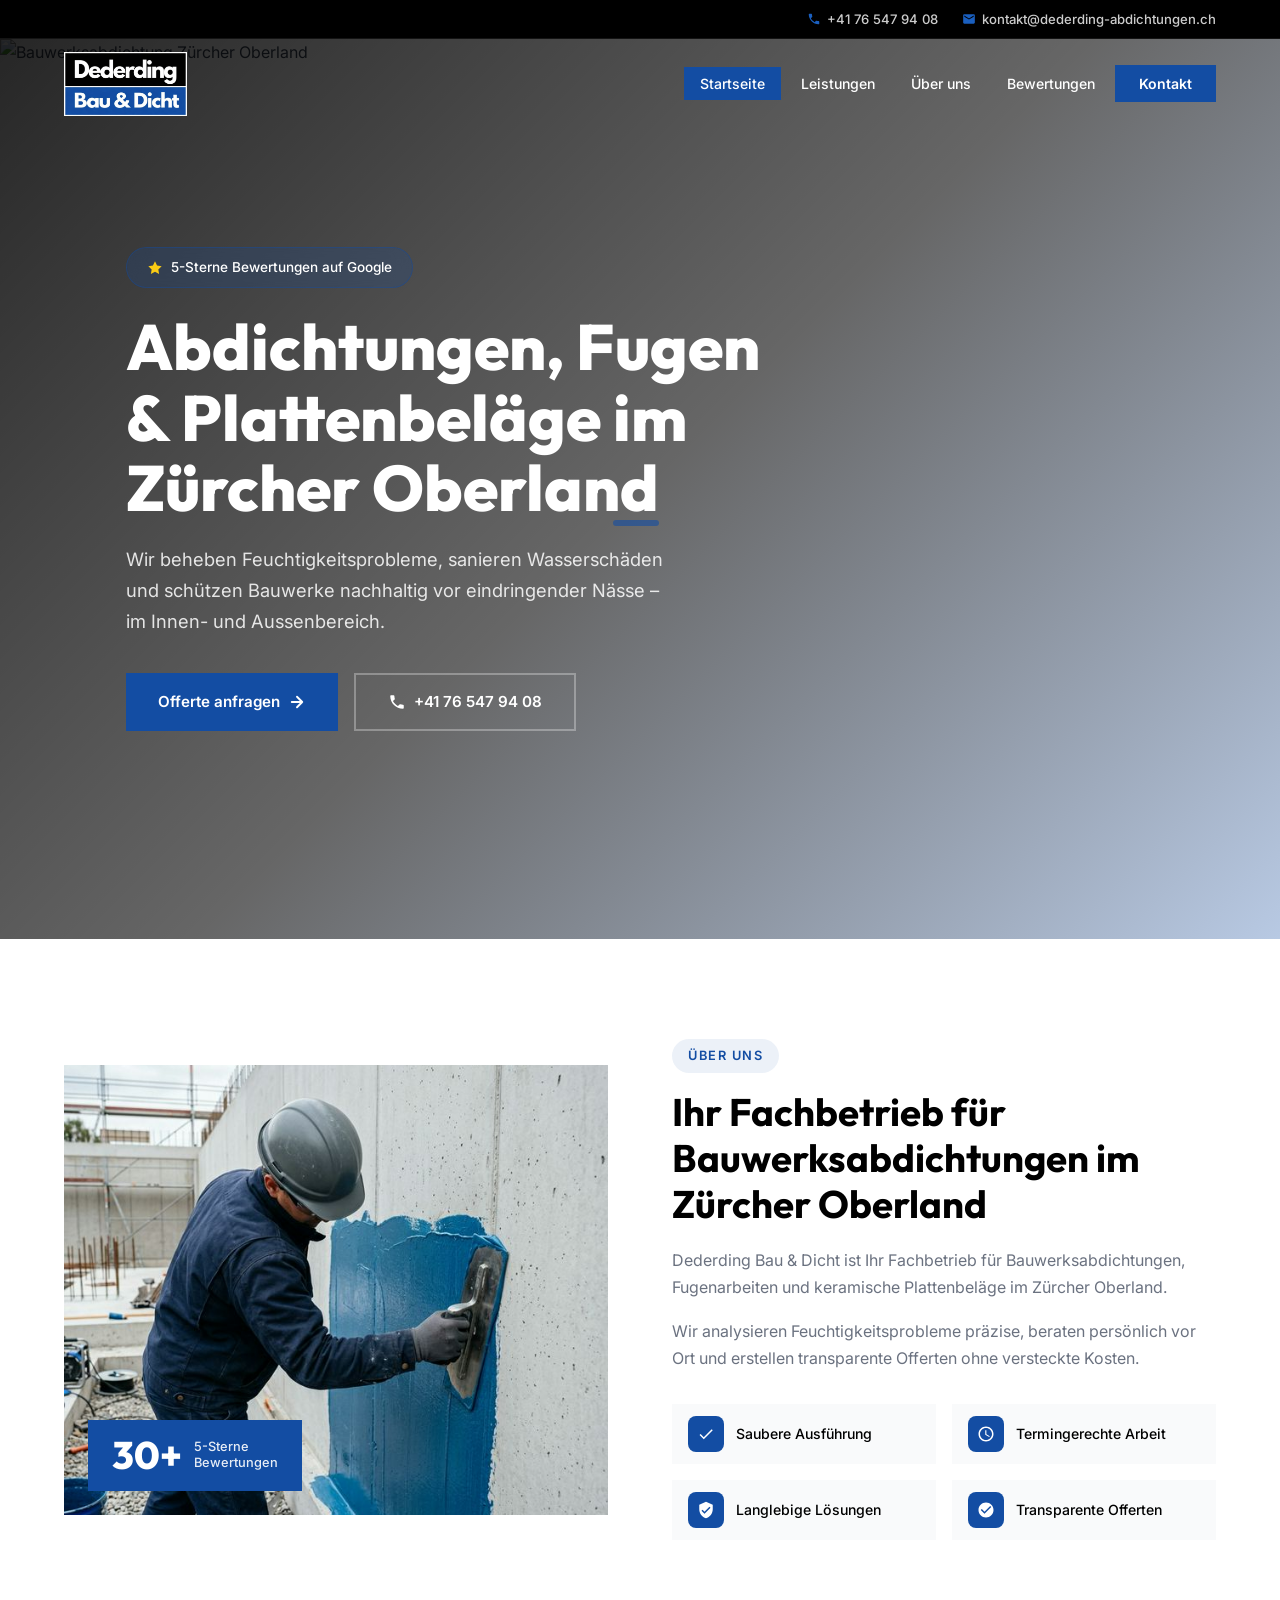
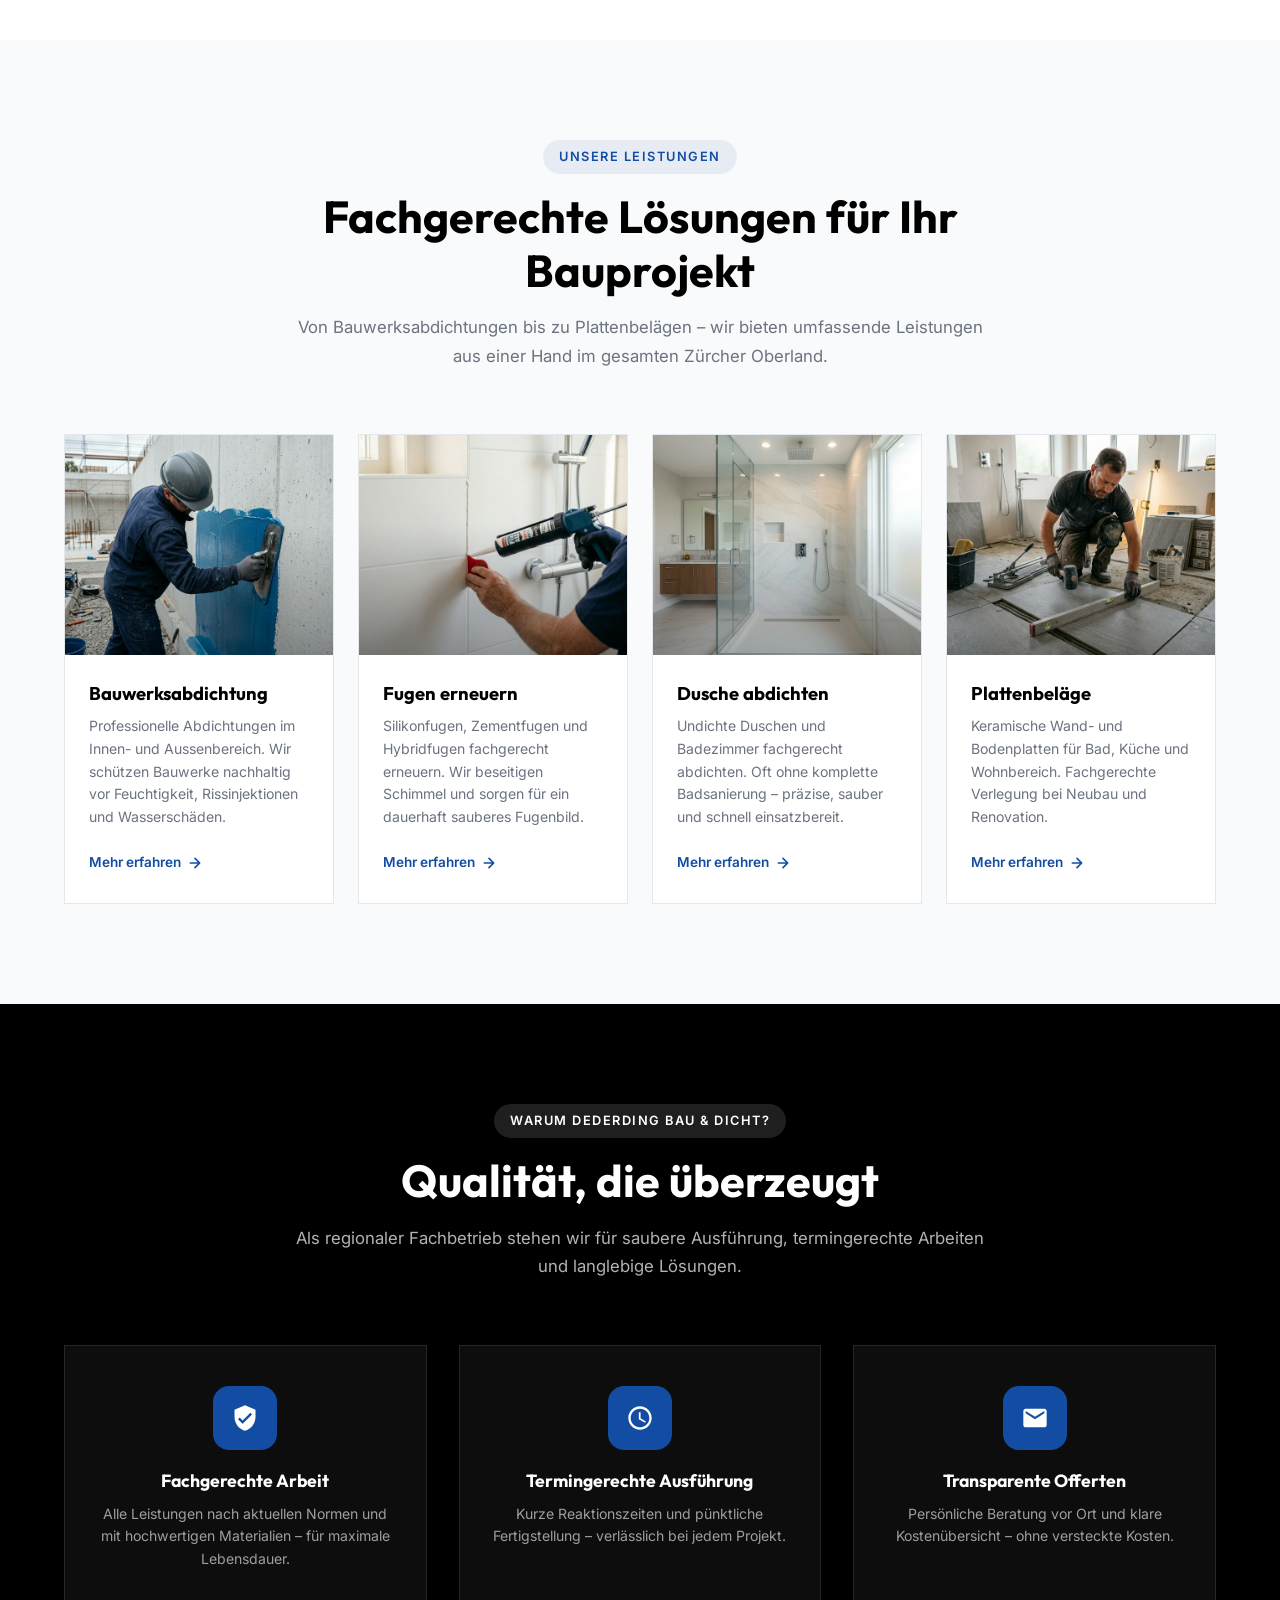
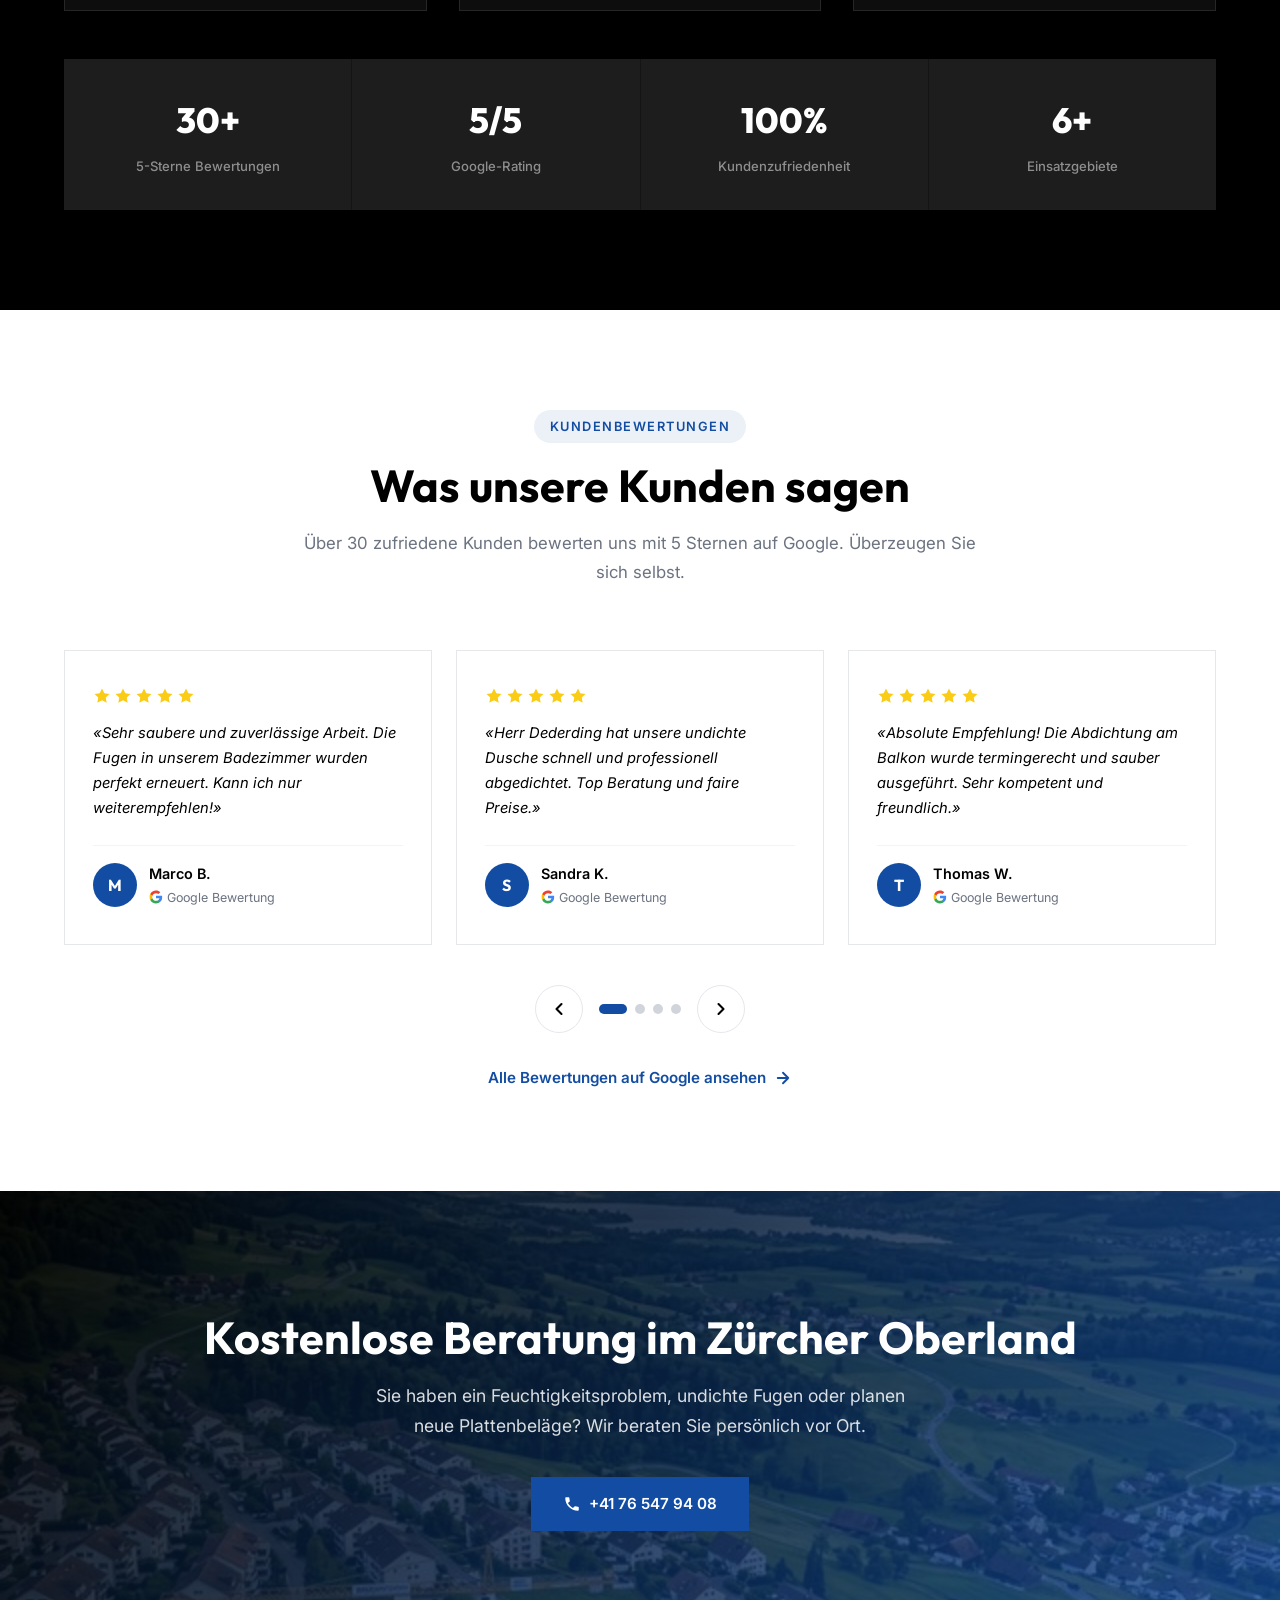
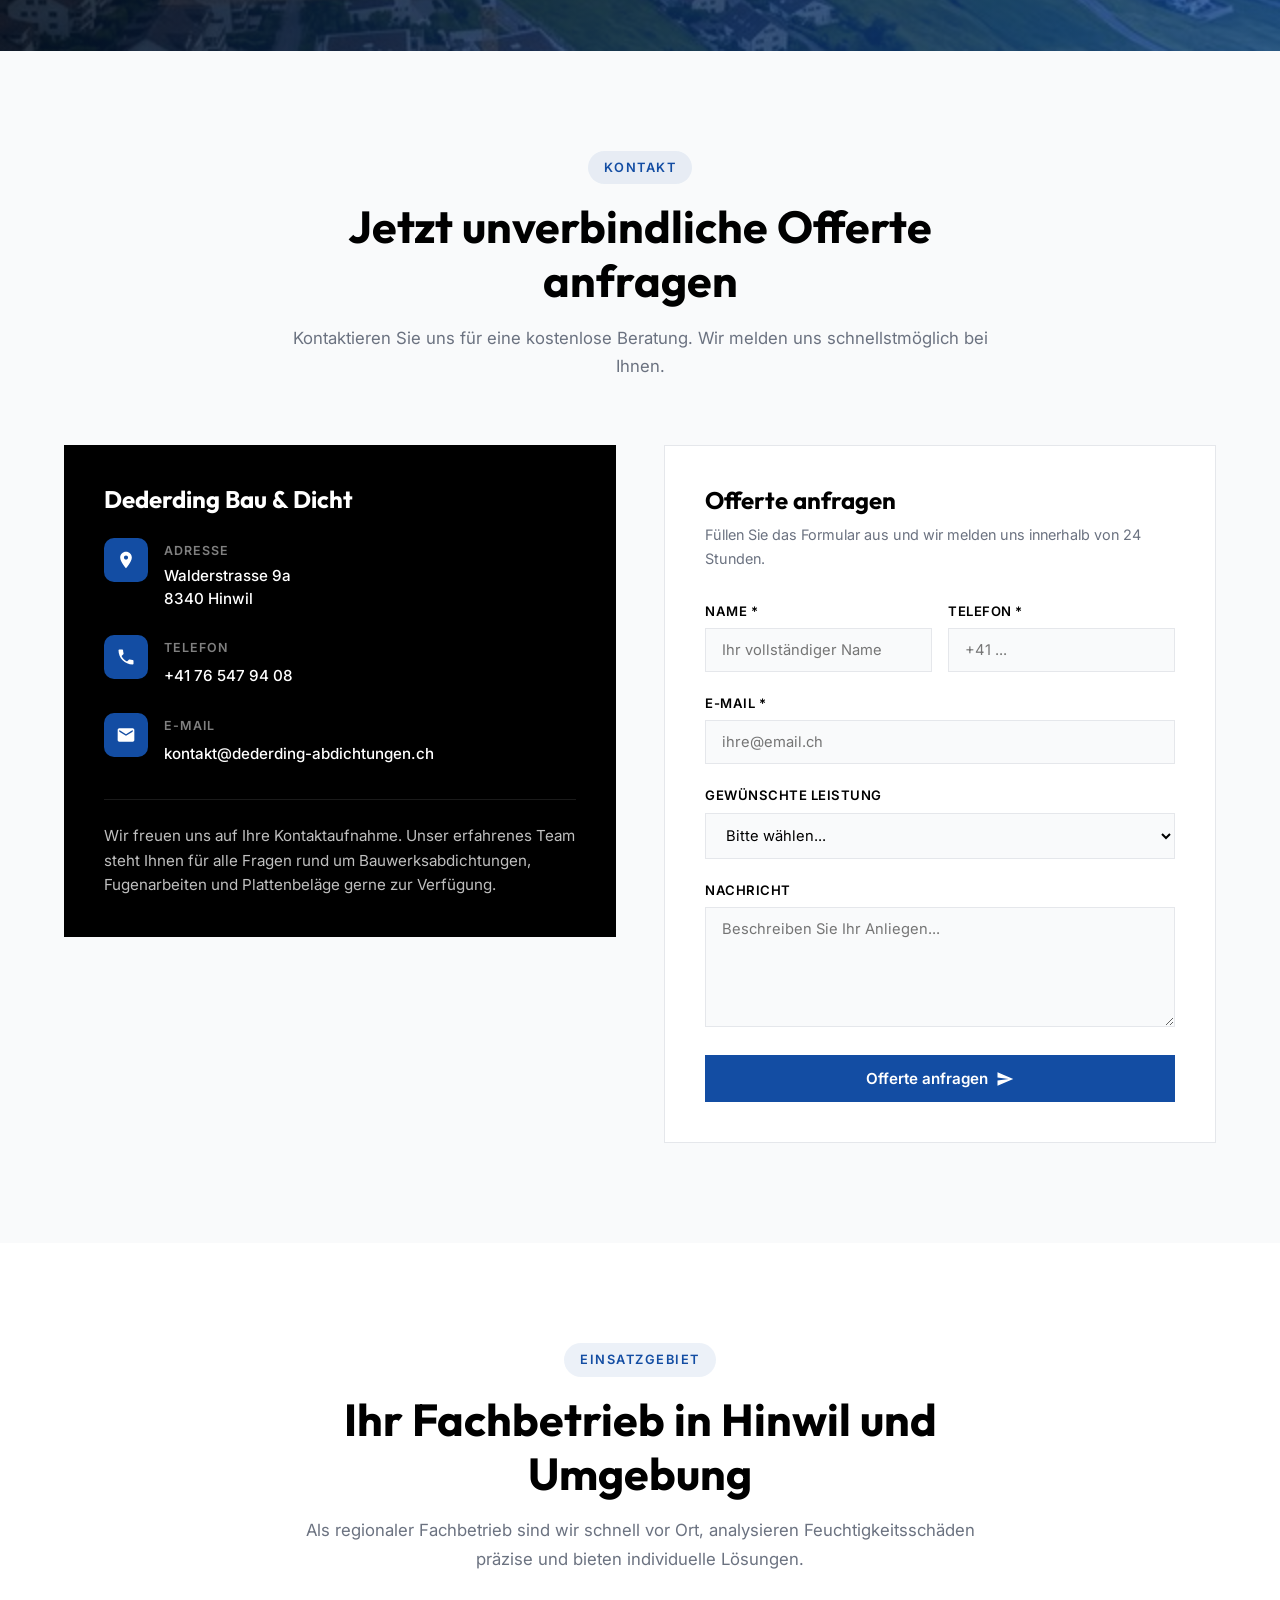
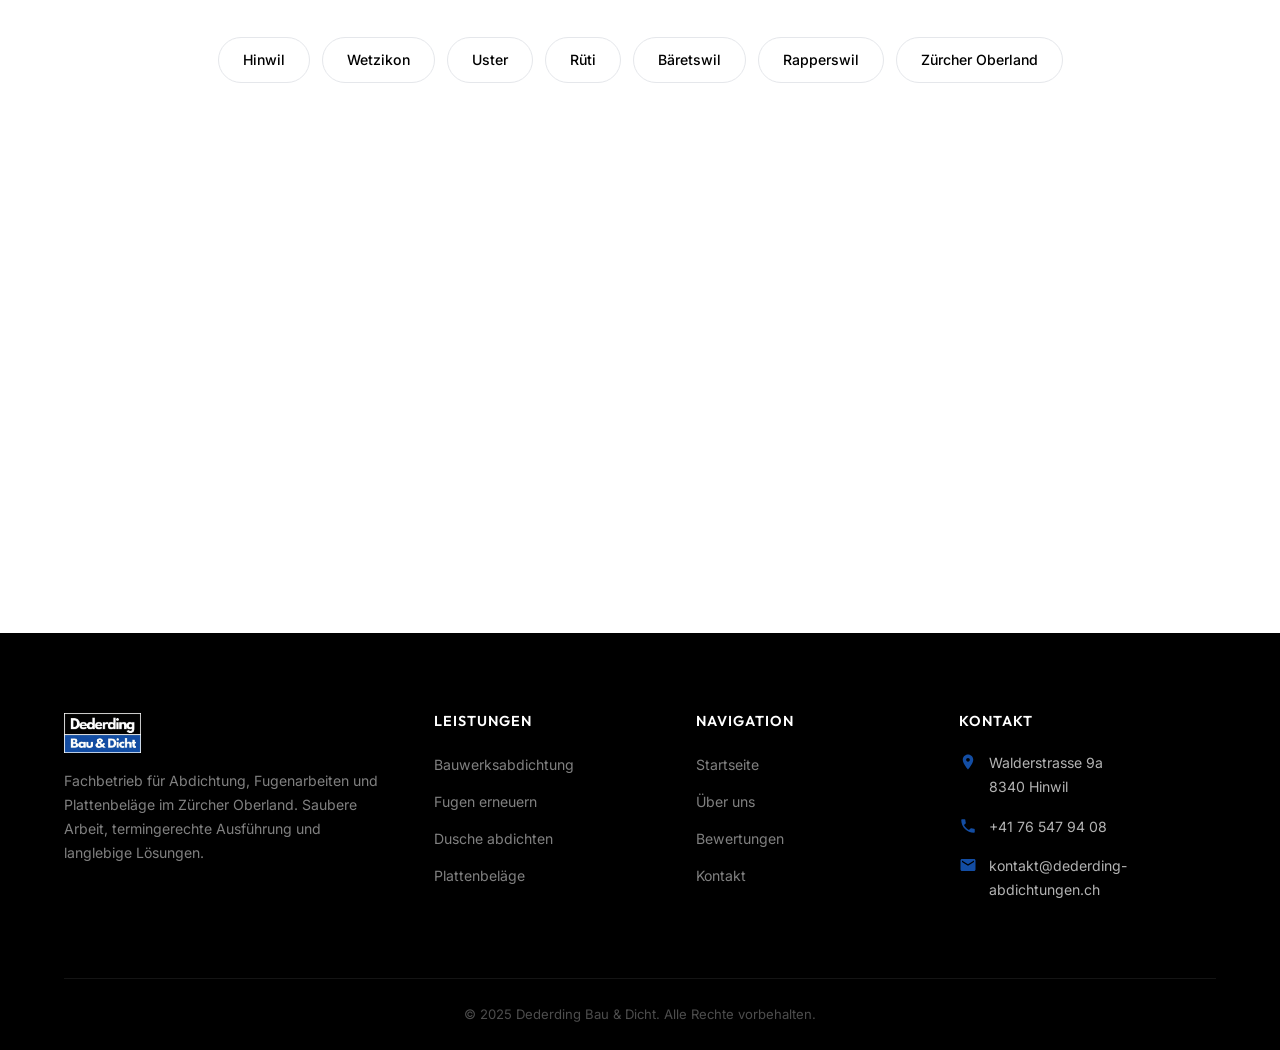
==== index.html @ d2cf6522 "Initial commit" ====
<!DOCTYPE html>
<html lang="de">
<head>
  <meta charset="UTF-8">
  <meta name="viewport" content="width=device-width, initial-scale=1.0">
  <title>Dederding Bau & Dicht | Abdichtung, Fugen & Plattenbeläge – Zürcher Oberland</title>
  <meta name="description" content="Fachbetrieb für Abdichtung, Fugenarbeiten und Plattenbeläge im Zürcher Oberland. Einsatzgebiet Hinwil, Wetzikon, Uster, Rüti, Bäretswil und Rapperswil. Jetzt Beratung anfragen.">
  <link rel="stylesheet" href="styles.css">
  <link rel="icon" type="image/png" href="images/logo.png">
</head>
<body>

  <!-- ====== TOP BAR ====== -->
  <div class="top-bar">
    <div class="top-bar-inner">
      <a href="tel:+41765479408">
        <svg viewBox="0 0 24 24"><path d="M6.62 10.79c1.44 2.83 3.76 5.14 6.59 6.59l2.2-2.2c.27-.27.67-.36 1.02-.24 1.12.37 2.33.57 3.57.57.55 0 1 .45 1 1V20c0 .55-.45 1-1 1-9.39 0-17-7.61-17-17 0-.55.45-1 1-1h3.5c.55 0 1 .45 1 1 0 1.25.2 2.45.57 3.57.11.35.03.74-.25 1.02l-2.2 2.2z"/></svg>
        +41 76 547 94 08
      </a>
      <a href="mailto:kontakt@dederding-abdichtungen.ch">
        <svg viewBox="0 0 24 24"><path d="M20 4H4c-1.1 0-1.99.9-1.99 2L2 18c0 1.1.9 2 2 2h16c1.1 0 2-.9 2-2V6c0-1.1-.9-2-2-2zm0 4l-8 5-8-5V6l8 5 8-5v2z"/></svg>
        kontakt@dederding-abdichtungen.ch
      </a>
    </div>
  </div>

  <!-- ====== NAVIGATION ====== -->
  <nav class="navbar has-topbar" id="navbar">
    <div class="nav-inner">
      <a href="index.html" class="nav-logo">
        <img src="images/logo.png" alt="Dederding Bau & Dicht Logo">
      </a>
      <ul class="nav-links" id="navLinks">
        <li><a href="index.html" class="active">Startseite</a></li>
        <li><a href="#leistungen">Leistungen</a></li>
        <li><a href="#ueber-uns">Über uns</a></li>
        <li><a href="#bewertungen">Bewertungen</a></li>
        <li><a href="#kontakt" class="nav-contact-btn">Kontakt</a></li>
      </ul>
      <div class="hamburger" id="hamburger">
        <span></span>
        <span></span>
        <span></span>
      </div>
    </div>
  </nav>

  <!-- ====== HERO ====== -->
  <section class="hero" id="hero">
    <img src="images/hero.png" alt="Bauwerksabdichtung Zürcher Oberland" class="hero-bg">
    <div class="hero-overlay"></div>
    <div class="hero-content">
      <div class="hero-badge">
        <svg viewBox="0 0 24 24"><path d="M12 2l3.09 6.26L22 9.27l-5 4.87 1.18 6.88L12 17.77l-6.18 3.25L7 14.14 2 9.27l6.91-1.01L12 2z"/></svg>
        5-Sterne Bewertungen auf Google
      </div>
      <h1>Abdichtungen, Fugen &amp; Plattenbeläge <span class="highlight">im Zürcher Oberland</span></h1>
      <p class="hero-subtitle">Wir beheben Feuchtigkeitsprobleme, sanieren Wasserschäden und schützen Bauwerke nachhaltig vor eindringender Nässe – im Innen- und Aussenbereich.</p>
      <div class="hero-buttons">
        <a href="#kontakt" class="btn btn-primary">
          Offerte anfragen
          <svg width="18" height="18" viewBox="0 0 24 24" fill="none" stroke="currentColor" stroke-width="2.5" stroke-linecap="round" stroke-linejoin="round"><path d="M5 12h14M12 5l7 7-7 7"/></svg>
        </a>
        <a href="tel:+41765479408" class="btn btn-outline">
          <svg width="18" height="18" viewBox="0 0 24 24" fill="currentColor"><path d="M6.62 10.79c1.44 2.83 3.76 5.14 6.59 6.59l2.2-2.2c.27-.27.67-.36 1.02-.24 1.12.37 2.33.57 3.57.57.55 0 1 .45 1 1V20c0 .55-.45 1-1 1-9.39 0-17-7.61-17-17 0-.55.45-1 1-1h3.5c.55 0 1 .45 1 1 0 1.25.2 2.45.57 3.57.11.35.03.74-.25 1.02l-2.2 2.2z"/></svg>
          +41 76 547 94 08
        </a>
      </div>
    </div>
  </section>

  <!-- ====== ABOUT / INTRO ====== -->
  <section class="section" id="ueber-uns">
    <div class="container">
      <div class="about-grid">
        <div class="about-image reveal-left">
          <img src="images/abdichtung.png" alt="Abdichtungsarbeiten Dederding">
          <div class="about-image-badge">
            <div class="badge-number" data-count="30" data-suffix="+">0+</div>
            <div class="badge-text">5-Sterne<br>Bewertungen</div>
          </div>
        </div>
        <div class="about-text reveal-right">
          <span class="section-label">Über uns</span>
          <h2>Ihr Fachbetrieb für Bauwerksabdichtungen im Zürcher Oberland</h2>
          <p>Dederding Bau &amp; Dicht ist Ihr Fachbetrieb für Bauwerksabdichtungen, Fugenarbeiten und keramische Plattenbeläge im Zürcher Oberland.</p>
          <p>Wir analysieren Feuchtigkeitsprobleme präzise, beraten persönlich vor Ort und erstellen transparente Offerten ohne versteckte Kosten.</p>
          <div class="about-features">
            <div class="about-feature">
              <div class="about-feature-icon">
                <svg viewBox="0 0 24 24"><path d="M9 16.17L4.83 12l-1.42 1.41L9 19 21 7l-1.41-1.41L9 16.17z"/></svg>
              </div>
              <span>Saubere Ausführung</span>
            </div>
            <div class="about-feature">
              <div class="about-feature-icon">
                <svg viewBox="0 0 24 24"><path d="M11.99 2C6.47 2 2 6.48 2 12s4.47 10 9.99 10C17.52 22 22 17.52 22 12S17.52 2 11.99 2zM12 20c-4.42 0-8-3.58-8-8s3.58-8 8-8 8 3.58 8 8-3.58 8-8 8zm.5-13H11v6l5.25 3.15.75-1.23-4.5-2.67z"/></svg>
              </div>
              <span>Termingerechte Arbeit</span>
            </div>
            <div class="about-feature">
              <div class="about-feature-icon">
                <svg viewBox="0 0 24 24"><path d="M12 1L3 5v6c0 5.55 3.84 10.74 9 12 5.16-1.26 9-6.45 9-12V5l-9-4zm-2 16l-4-4 1.41-1.41L10 14.17l6.59-6.59L18 9l-8 8z"/></svg>
              </div>
              <span>Langlebige Lösungen</span>
            </div>
            <div class="about-feature">
              <div class="about-feature-icon">
                <svg viewBox="0 0 24 24"><path d="M12 2C6.48 2 2 6.48 2 12s4.48 10 10 10 10-4.48 10-10S17.52 2 12 2zm-2 15l-5-5 1.41-1.41L10 14.17l7.59-7.59L19 8l-9 9z"/></svg>
              </div>
              <span>Transparente Offerten</span>
            </div>
          </div>
        </div>
      </div>
    </div>
  </section>

  <!-- ====== SERVICES / LEISTUNGEN ====== -->
  <section class="section section-gray" id="leistungen">
    <div class="container">
      <div class="section-header reveal">
        <span class="section-label">Unsere Leistungen</span>
        <h2>Fachgerechte Lösungen für Ihr Bauprojekt</h2>
        <p>Von Bauwerksabdichtungen bis zu Plattenbelägen – wir bieten umfassende Leistungen aus einer Hand im gesamten Zürcher Oberland.</p>
      </div>
      <div class="services-grid reveal-children">

        <!-- Service 1: Abdichtung -->
        <div class="service-card">
          <div class="service-card-image">
            <img src="images/abdichtung.png" alt="Bauwerksabdichtung">
          </div>
          <div class="service-card-body">
            <h3>Bauwerks­abdichtung</h3>
            <p>Professionelle Abdichtungen im Innen- und Aussenbereich. Wir schützen Bauwerke nachhaltig vor Feuchtigkeit, Rissinjektionen und Wasserschäden.</p>
            <a href="#kontakt" class="card-link">
              Mehr erfahren
              <svg viewBox="0 0 24 24"><path d="M5 12h14M12 5l7 7-7 7" fill="none" stroke="currentColor" stroke-width="2.5" stroke-linecap="round" stroke-linejoin="round"/></svg>
            </a>
          </div>
        </div>

        <!-- Service 2: Fugen -->
        <div class="service-card">
          <div class="service-card-image">
            <img src="images/fugen.png" alt="Fugen erneuern">
          </div>
          <div class="service-card-body">
            <h3>Fugen erneuern</h3>
            <p>Silikonfugen, Zementfugen und Hybridfugen fachgerecht erneuern. Wir beseitigen Schimmel und sorgen für ein dauerhaft sauberes Fugenbild.</p>
            <a href="#kontakt" class="card-link">
              Mehr erfahren
              <svg viewBox="0 0 24 24"><path d="M5 12h14M12 5l7 7-7 7" fill="none" stroke="currentColor" stroke-width="2.5" stroke-linecap="round" stroke-linejoin="round"/></svg>
            </a>
          </div>
        </div>

        <!-- Service 3: Dusche -->
        <div class="service-card">
          <div class="service-card-image">
            <img src="images/dusche.png" alt="Dusche abdichten">
          </div>
          <div class="service-card-body">
            <h3>Dusche abdichten</h3>
            <p>Undichte Duschen und Badezimmer fachgerecht abdichten. Oft ohne komplette Badsanierung – präzise, sauber und schnell einsatzbereit.</p>
            <a href="#kontakt" class="card-link">
              Mehr erfahren
              <svg viewBox="0 0 24 24"><path d="M5 12h14M12 5l7 7-7 7" fill="none" stroke="currentColor" stroke-width="2.5" stroke-linecap="round" stroke-linejoin="round"/></svg>
            </a>
          </div>
        </div>

        <!-- Service 4: Plattenleger -->
        <div class="service-card">
          <div class="service-card-image">
            <img src="images/platten.png" alt="Plattenbeläge verlegen">
          </div>
          <div class="service-card-body">
            <h3>Plattenbeläge</h3>
            <p>Keramische Wand- und Bodenplatten für Bad, Küche und Wohnbereich. Fachgerechte Verlegung bei Neubau und Renovation.</p>
            <a href="#kontakt" class="card-link">
              Mehr erfahren
              <svg viewBox="0 0 24 24"><path d="M5 12h14M12 5l7 7-7 7" fill="none" stroke="currentColor" stroke-width="2.5" stroke-linecap="round" stroke-linejoin="round"/></svg>
            </a>
          </div>
        </div>

      </div>
    </div>
  </section>

  <!-- ====== WHY US / ADVANTAGES ====== -->
  <section class="section section-dark" id="vorteile">
    <div class="container">
      <div class="section-header reveal">
        <span class="section-label">Warum Dederding Bau &amp; Dicht?</span>
        <h2>Qualität, die überzeugt</h2>
        <p>Als regionaler Fachbetrieb stehen wir für saubere Ausführung, termingerechte Arbeiten und langlebige Lösungen.</p>
      </div>
      <div class="advantages-grid reveal-children">
        <div class="advantage-card">
          <div class="advantage-icon">
            <svg viewBox="0 0 24 24"><path d="M12 1L3 5v6c0 5.55 3.84 10.74 9 12 5.16-1.26 9-6.45 9-12V5l-9-4zm-2 16l-4-4 1.41-1.41L10 14.17l6.59-6.59L18 9l-8 8z"/></svg>
          </div>
          <h3>Fachgerechte Arbeit</h3>
          <p>Alle Leistungen nach aktuellen Normen und mit hochwertigen Materialien – für maximale Lebensdauer.</p>
        </div>
        <div class="advantage-card">
          <div class="advantage-icon">
            <svg viewBox="0 0 24 24"><path d="M11.99 2C6.47 2 2 6.48 2 12s4.47 10 9.99 10C17.52 22 22 17.52 22 12S17.52 2 11.99 2zM12 20c-4.42 0-8-3.58-8-8s3.58-8 8-8 8 3.58 8 8-3.58 8-8 8zm.5-13H11v6l5.25 3.15.75-1.23-4.5-2.67z"/></svg>
          </div>
          <h3>Termingerechte Ausführung</h3>
          <p>Kurze Reaktionszeiten und pünktliche Fertigstellung – verlässlich bei jedem Projekt.</p>
        </div>
        <div class="advantage-card">
          <div class="advantage-icon">
            <svg viewBox="0 0 24 24"><path d="M20 4H4c-1.1 0-1.99.9-1.99 2L2 18c0 1.1.9 2 2 2h16c1.1 0 2-.9 2-2V6c0-1.1-.9-2-2-2zm0 4l-8 5-8-5V6l8 5 8-5v2z"/></svg>
          </div>
          <h3>Transparente Offerten</h3>
          <p>Persönliche Beratung vor Ort und klare Kostenübersicht – ohne versteckte Kosten.</p>
        </div>
      </div>

      <!-- Stats Bar -->
      <div class="stats-bar reveal">
        <div class="stat-item">
          <div class="stat-number" data-count="30" data-suffix="+">0+</div>
          <div class="stat-label">5-Sterne Bewertungen</div>
        </div>
        <div class="stat-item">
          <div class="stat-number" data-count="5" data-suffix="/5">0/5</div>
          <div class="stat-label">Google-Rating</div>
        </div>
        <div class="stat-item">
          <div class="stat-number" data-count="100" data-suffix="%">0%</div>
          <div class="stat-label">Kundenzufriedenheit</div>
        </div>
        <div class="stat-item">
          <div class="stat-number" data-count="6" data-suffix="+">0+</div>
          <div class="stat-label">Einsatzgebiete</div>
        </div>
      </div>
    </div>
  </section>

  <!-- ====== REVIEWS CAROUSEL ====== -->
  <section class="section reviews-section" id="bewertungen">
    <div class="container">
      <div class="section-header reveal">
        <span class="section-label">Kundenbewertungen</span>
        <h2>Was unsere Kunden sagen</h2>
        <p>Über 30 zufriedene Kunden bewerten uns mit 5 Sternen auf Google. Überzeugen Sie sich selbst.</p>
      </div>

      <div class="reviews-carousel-wrapper reveal">
        <div class="reviews-track">

          <!-- Review 1 -->
          <div class="review-card">
            <div class="review-stars">
              <svg viewBox="0 0 24 24"><path d="M12 2l3.09 6.26L22 9.27l-5 4.87 1.18 6.88L12 17.77l-6.18 3.25L7 14.14 2 9.27l6.91-1.01L12 2z"/></svg>
              <svg viewBox="0 0 24 24"><path d="M12 2l3.09 6.26L22 9.27l-5 4.87 1.18 6.88L12 17.77l-6.18 3.25L7 14.14 2 9.27l6.91-1.01L12 2z"/></svg>
              <svg viewBox="0 0 24 24"><path d="M12 2l3.09 6.26L22 9.27l-5 4.87 1.18 6.88L12 17.77l-6.18 3.25L7 14.14 2 9.27l6.91-1.01L12 2z"/></svg>
              <svg viewBox="0 0 24 24"><path d="M12 2l3.09 6.26L22 9.27l-5 4.87 1.18 6.88L12 17.77l-6.18 3.25L7 14.14 2 9.27l6.91-1.01L12 2z"/></svg>
              <svg viewBox="0 0 24 24"><path d="M12 2l3.09 6.26L22 9.27l-5 4.87 1.18 6.88L12 17.77l-6.18 3.25L7 14.14 2 9.27l6.91-1.01L12 2z"/></svg>
            </div>
            <p class="review-text">«Sehr saubere und zuverlässige Arbeit. Die Fugen in unserem Badezimmer wurden perfekt erneuert. Kann ich nur weiterempfehlen!»</p>
            <div class="review-author">
              <div class="review-avatar">M</div>
              <div class="review-author-info">
                <div class="name">Marco B.</div>
                <div class="source">
                  <svg viewBox="0 0 24 24"><path d="M22.56 12.25c0-.78-.07-1.53-.2-2.25H12v4.26h5.92a5.06 5.06 0 01-2.2 3.32v2.77h3.57c2.08-1.92 3.28-4.74 3.28-8.1z" fill="#4285F4"/><path d="M12 23c2.97 0 5.46-.98 7.28-2.66l-3.57-2.77c-.98.66-2.23 1.06-3.71 1.06-2.86 0-5.29-1.93-6.16-4.53H2.18v2.84C3.99 20.53 7.7 23 12 23z" fill="#34A853"/><path d="M5.84 14.09c-.22-.66-.35-1.36-.35-2.09s.13-1.43.35-2.09V7.07H2.18C1.43 8.55 1 10.22 1 12s.43 3.45 1.18 4.93l2.85-2.22.81-.62z" fill="#FBBC05"/><path d="M12 5.38c1.62 0 3.06.56 4.21 1.64l3.15-3.15C17.45 2.09 14.97 1 12 1 7.7 1 3.99 3.47 2.18 7.07l3.66 2.84c.87-2.6 3.3-4.53 6.16-4.53z" fill="#EA4335"/></svg>
                  Google Bewertung
                </div>
              </div>
            </div>
          </div>

          <!-- Review 2 -->
          <div class="review-card">
            <div class="review-stars">
              <svg viewBox="0 0 24 24"><path d="M12 2l3.09 6.26L22 9.27l-5 4.87 1.18 6.88L12 17.77l-6.18 3.25L7 14.14 2 9.27l6.91-1.01L12 2z"/></svg>
              <svg viewBox="0 0 24 24"><path d="M12 2l3.09 6.26L22 9.27l-5 4.87 1.18 6.88L12 17.77l-6.18 3.25L7 14.14 2 9.27l6.91-1.01L12 2z"/></svg>
              <svg viewBox="0 0 24 24"><path d="M12 2l3.09 6.26L22 9.27l-5 4.87 1.18 6.88L12 17.77l-6.18 3.25L7 14.14 2 9.27l6.91-1.01L12 2z"/></svg>
              <svg viewBox="0 0 24 24"><path d="M12 2l3.09 6.26L22 9.27l-5 4.87 1.18 6.88L12 17.77l-6.18 3.25L7 14.14 2 9.27l6.91-1.01L12 2z"/></svg>
              <svg viewBox="0 0 24 24"><path d="M12 2l3.09 6.26L22 9.27l-5 4.87 1.18 6.88L12 17.77l-6.18 3.25L7 14.14 2 9.27l6.91-1.01L12 2z"/></svg>
            </div>
            <p class="review-text">«Herr Dederding hat unsere undichte Dusche schnell und professionell abgedichtet. Top Beratung und faire Preise.»</p>
            <div class="review-author">
              <div class="review-avatar">S</div>
              <div class="review-author-info">
                <div class="name">Sandra K.</div>
                <div class="source">
                  <svg viewBox="0 0 24 24"><path d="M22.56 12.25c0-.78-.07-1.53-.2-2.25H12v4.26h5.92a5.06 5.06 0 01-2.2 3.32v2.77h3.57c2.08-1.92 3.28-4.74 3.28-8.1z" fill="#4285F4"/><path d="M12 23c2.97 0 5.46-.98 7.28-2.66l-3.57-2.77c-.98.66-2.23 1.06-3.71 1.06-2.86 0-5.29-1.93-6.16-4.53H2.18v2.84C3.99 20.53 7.7 23 12 23z" fill="#34A853"/><path d="M5.84 14.09c-.22-.66-.35-1.36-.35-2.09s.13-1.43.35-2.09V7.07H2.18C1.43 8.55 1 10.22 1 12s.43 3.45 1.18 4.93l2.85-2.22.81-.62z" fill="#FBBC05"/><path d="M12 5.38c1.62 0 3.06.56 4.21 1.64l3.15-3.15C17.45 2.09 14.97 1 12 1 7.7 1 3.99 3.47 2.18 7.07l3.66 2.84c.87-2.6 3.3-4.53 6.16-4.53z" fill="#EA4335"/></svg>
                  Google Bewertung
                </div>
              </div>
            </div>
          </div>

          <!-- Review 3 -->
          <div class="review-card">
            <div class="review-stars">
              <svg viewBox="0 0 24 24"><path d="M12 2l3.09 6.26L22 9.27l-5 4.87 1.18 6.88L12 17.77l-6.18 3.25L7 14.14 2 9.27l6.91-1.01L12 2z"/></svg>
              <svg viewBox="0 0 24 24"><path d="M12 2l3.09 6.26L22 9.27l-5 4.87 1.18 6.88L12 17.77l-6.18 3.25L7 14.14 2 9.27l6.91-1.01L12 2z"/></svg>
              <svg viewBox="0 0 24 24"><path d="M12 2l3.09 6.26L22 9.27l-5 4.87 1.18 6.88L12 17.77l-6.18 3.25L7 14.14 2 9.27l6.91-1.01L12 2z"/></svg>
              <svg viewBox="0 0 24 24"><path d="M12 2l3.09 6.26L22 9.27l-5 4.87 1.18 6.88L12 17.77l-6.18 3.25L7 14.14 2 9.27l6.91-1.01L12 2z"/></svg>
              <svg viewBox="0 0 24 24"><path d="M12 2l3.09 6.26L22 9.27l-5 4.87 1.18 6.88L12 17.77l-6.18 3.25L7 14.14 2 9.27l6.91-1.01L12 2z"/></svg>
            </div>
            <p class="review-text">«Absolute Empfehlung! Die Abdichtung am Balkon wurde termingerecht und sauber ausgeführt. Sehr kompetent und freundlich.»</p>
            <div class="review-author">
              <div class="review-avatar">T</div>
              <div class="review-author-info">
                <div class="name">Thomas W.</div>
                <div class="source">
                  <svg viewBox="0 0 24 24"><path d="M22.56 12.25c0-.78-.07-1.53-.2-2.25H12v4.26h5.92a5.06 5.06 0 01-2.2 3.32v2.77h3.57c2.08-1.92 3.28-4.74 3.28-8.1z" fill="#4285F4"/><path d="M12 23c2.97 0 5.46-.98 7.28-2.66l-3.57-2.77c-.98.66-2.23 1.06-3.71 1.06-2.86 0-5.29-1.93-6.16-4.53H2.18v2.84C3.99 20.53 7.7 23 12 23z" fill="#34A853"/><path d="M5.84 14.09c-.22-.66-.35-1.36-.35-2.09s.13-1.43.35-2.09V7.07H2.18C1.43 8.55 1 10.22 1 12s.43 3.45 1.18 4.93l2.85-2.22.81-.62z" fill="#FBBC05"/><path d="M12 5.38c1.62 0 3.06.56 4.21 1.64l3.15-3.15C17.45 2.09 14.97 1 12 1 7.7 1 3.99 3.47 2.18 7.07l3.66 2.84c.87-2.6 3.3-4.53 6.16-4.53z" fill="#EA4335"/></svg>
                  Google Bewertung
                </div>
              </div>
            </div>
          </div>

          <!-- Review 4 -->
          <div class="review-card">
            <div class="review-stars">
              <svg viewBox="0 0 24 24"><path d="M12 2l3.09 6.26L22 9.27l-5 4.87 1.18 6.88L12 17.77l-6.18 3.25L7 14.14 2 9.27l6.91-1.01L12 2z"/></svg>
              <svg viewBox="0 0 24 24"><path d="M12 2l3.09 6.26L22 9.27l-5 4.87 1.18 6.88L12 17.77l-6.18 3.25L7 14.14 2 9.27l6.91-1.01L12 2z"/></svg>
              <svg viewBox="0 0 24 24"><path d="M12 2l3.09 6.26L22 9.27l-5 4.87 1.18 6.88L12 17.77l-6.18 3.25L7 14.14 2 9.27l6.91-1.01L12 2z"/></svg>
              <svg viewBox="0 0 24 24"><path d="M12 2l3.09 6.26L22 9.27l-5 4.87 1.18 6.88L12 17.77l-6.18 3.25L7 14.14 2 9.27l6.91-1.01L12 2z"/></svg>
              <svg viewBox="0 0 24 24"><path d="M12 2l3.09 6.26L22 9.27l-5 4.87 1.18 6.88L12 17.77l-6.18 3.25L7 14.14 2 9.27l6.91-1.01L12 2z"/></svg>
            </div>
            <p class="review-text">«Schnelle und unkomplizierte Abwicklung. Die Plattenarbeiten im Bad sind perfekt geworden. Vielen Dank an das Team!»</p>
            <div class="review-author">
              <div class="review-avatar">A</div>
              <div class="review-author-info">
                <div class="name">Andrea M.</div>
                <div class="source">
                  <svg viewBox="0 0 24 24"><path d="M22.56 12.25c0-.78-.07-1.53-.2-2.25H12v4.26h5.92a5.06 5.06 0 01-2.2 3.32v2.77h3.57c2.08-1.92 3.28-4.74 3.28-8.1z" fill="#4285F4"/><path d="M12 23c2.97 0 5.46-.98 7.28-2.66l-3.57-2.77c-.98.66-2.23 1.06-3.71 1.06-2.86 0-5.29-1.93-6.16-4.53H2.18v2.84C3.99 20.53 7.7 23 12 23z" fill="#34A853"/><path d="M5.84 14.09c-.22-.66-.35-1.36-.35-2.09s.13-1.43.35-2.09V7.07H2.18C1.43 8.55 1 10.22 1 12s.43 3.45 1.18 4.93l2.85-2.22.81-.62z" fill="#FBBC05"/><path d="M12 5.38c1.62 0 3.06.56 4.21 1.64l3.15-3.15C17.45 2.09 14.97 1 12 1 7.7 1 3.99 3.47 2.18 7.07l3.66 2.84c.87-2.6 3.3-4.53 6.16-4.53z" fill="#EA4335"/></svg>
                  Google Bewertung
                </div>
              </div>
            </div>
          </div>

          <!-- Review 5 -->
          <div class="review-card">
            <div class="review-stars">
              <svg viewBox="0 0 24 24"><path d="M12 2l3.09 6.26L22 9.27l-5 4.87 1.18 6.88L12 17.77l-6.18 3.25L7 14.14 2 9.27l6.91-1.01L12 2z"/></svg>
              <svg viewBox="0 0 24 24"><path d="M12 2l3.09 6.26L22 9.27l-5 4.87 1.18 6.88L12 17.77l-6.18 3.25L7 14.14 2 9.27l6.91-1.01L12 2z"/></svg>
              <svg viewBox="0 0 24 24"><path d="M12 2l3.09 6.26L22 9.27l-5 4.87 1.18 6.88L12 17.77l-6.18 3.25L7 14.14 2 9.27l6.91-1.01L12 2z"/></svg>
              <svg viewBox="0 0 24 24"><path d="M12 2l3.09 6.26L22 9.27l-5 4.87 1.18 6.88L12 17.77l-6.18 3.25L7 14.14 2 9.27l6.91-1.01L12 2z"/></svg>
              <svg viewBox="0 0 24 24"><path d="M12 2l3.09 6.26L22 9.27l-5 4.87 1.18 6.88L12 17.77l-6.18 3.25L7 14.14 2 9.27l6.91-1.01L12 2z"/></svg>
            </div>
            <p class="review-text">«Wir hatten ein Feuchtigkeitsproblem im Keller. Herr Dederding hat das Problem schnell analysiert und professionell behoben. Top Service!»</p>
            <div class="review-author">
              <div class="review-avatar">P</div>
              <div class="review-author-info">
                <div class="name">Peter H.</div>
                <div class="source">
                  <svg viewBox="0 0 24 24"><path d="M22.56 12.25c0-.78-.07-1.53-.2-2.25H12v4.26h5.92a5.06 5.06 0 01-2.2 3.32v2.77h3.57c2.08-1.92 3.28-4.74 3.28-8.1z" fill="#4285F4"/><path d="M12 23c2.97 0 5.46-.98 7.28-2.66l-3.57-2.77c-.98.66-2.23 1.06-3.71 1.06-2.86 0-5.29-1.93-6.16-4.53H2.18v2.84C3.99 20.53 7.7 23 12 23z" fill="#34A853"/><path d="M5.84 14.09c-.22-.66-.35-1.36-.35-2.09s.13-1.43.35-2.09V7.07H2.18C1.43 8.55 1 10.22 1 12s.43 3.45 1.18 4.93l2.85-2.22.81-.62z" fill="#FBBC05"/><path d="M12 5.38c1.62 0 3.06.56 4.21 1.64l3.15-3.15C17.45 2.09 14.97 1 12 1 7.7 1 3.99 3.47 2.18 7.07l3.66 2.84c.87-2.6 3.3-4.53 6.16-4.53z" fill="#EA4335"/></svg>
                  Google Bewertung
                </div>
              </div>
            </div>
          </div>

          <!-- Review 6 -->
          <div class="review-card">
            <div class="review-stars">
              <svg viewBox="0 0 24 24"><path d="M12 2l3.09 6.26L22 9.27l-5 4.87 1.18 6.88L12 17.77l-6.18 3.25L7 14.14 2 9.27l6.91-1.01L12 2z"/></svg>
              <svg viewBox="0 0 24 24"><path d="M12 2l3.09 6.26L22 9.27l-5 4.87 1.18 6.88L12 17.77l-6.18 3.25L7 14.14 2 9.27l6.91-1.01L12 2z"/></svg>
              <svg viewBox="0 0 24 24"><path d="M12 2l3.09 6.26L22 9.27l-5 4.87 1.18 6.88L12 17.77l-6.18 3.25L7 14.14 2 9.27l6.91-1.01L12 2z"/></svg>
              <svg viewBox="0 0 24 24"><path d="M12 2l3.09 6.26L22 9.27l-5 4.87 1.18 6.88L12 17.77l-6.18 3.25L7 14.14 2 9.27l6.91-1.01L12 2z"/></svg>
              <svg viewBox="0 0 24 24"><path d="M12 2l3.09 6.26L22 9.27l-5 4.87 1.18 6.88L12 17.77l-6.18 3.25L7 14.14 2 9.27l6.91-1.01L12 2z"/></svg>
            </div>
            <p class="review-text">«Tolle Arbeit bei der Terrassenabdichtung. Alles wurde termingerecht erledigt, super Kommunikation und fairer Preis.»</p>
            <div class="review-author">
              <div class="review-avatar">R</div>
              <div class="review-author-info">
                <div class="name">Rita L.</div>
                <div class="source">
                  <svg viewBox="0 0 24 24"><path d="M22.56 12.25c0-.78-.07-1.53-.2-2.25H12v4.26h5.92a5.06 5.06 0 01-2.2 3.32v2.77h3.57c2.08-1.92 3.28-4.74 3.28-8.1z" fill="#4285F4"/><path d="M12 23c2.97 0 5.46-.98 7.28-2.66l-3.57-2.77c-.98.66-2.23 1.06-3.71 1.06-2.86 0-5.29-1.93-6.16-4.53H2.18v2.84C3.99 20.53 7.7 23 12 23z" fill="#34A853"/><path d="M5.84 14.09c-.22-.66-.35-1.36-.35-2.09s.13-1.43.35-2.09V7.07H2.18C1.43 8.55 1 10.22 1 12s.43 3.45 1.18 4.93l2.85-2.22.81-.62z" fill="#FBBC05"/><path d="M12 5.38c1.62 0 3.06.56 4.21 1.64l3.15-3.15C17.45 2.09 14.97 1 12 1 7.7 1 3.99 3.47 2.18 7.07l3.66 2.84c.87-2.6 3.3-4.53 6.16-4.53z" fill="#EA4335"/></svg>
                  Google Bewertung
                </div>
              </div>
            </div>
          </div>

        </div>

        <!-- Carousel Controls -->
        <div class="carousel-controls">
          <button class="carousel-btn carousel-prev" aria-label="Vorherige Bewertung">
            <svg viewBox="0 0 24 24"><path d="M15 18l-6-6 6-6" fill="none" stroke="currentColor" stroke-width="2.5" stroke-linecap="round" stroke-linejoin="round"/></svg>
          </button>
          <div class="carousel-dots">
            <button class="carousel-dot active" aria-label="Bewertung 1"></button>
            <button class="carousel-dot" aria-label="Bewertung 2"></button>
            <button class="carousel-dot" aria-label="Bewertung 3"></button>
            <button class="carousel-dot" aria-label="Bewertung 4"></button>
          </div>
          <button class="carousel-btn carousel-next" aria-label="Nächste Bewertung">
            <svg viewBox="0 0 24 24"><path d="M9 6l6 6-6 6" fill="none" stroke="currentColor" stroke-width="2.5" stroke-linecap="round" stroke-linejoin="round"/></svg>
          </button>
        </div>
      </div>

      <div style="text-align: center;" class="reveal">
        <a href="https://www.google.com/search?q=Dederding+Bau+%26+Dicht+Hinwil+Bewertungen" target="_blank" rel="noopener" class="reviews-google-link">
          Alle Bewertungen auf Google ansehen
          <svg viewBox="0 0 24 24"><path d="M5 12h14M12 5l7 7-7 7" fill="none" stroke="currentColor" stroke-width="2.5" stroke-linecap="round" stroke-linejoin="round"/></svg>
        </a>
      </div>
    </div>
  </section>

  <!-- ====== CTA BANNER ====== -->
  <section class="cta-banner">
    <img src="images/cta-bg.png" alt="" class="cta-banner-bg">
    <div class="cta-banner-overlay"></div>
    <div class="container cta-content reveal">
      <h2>Kostenlose Beratung im Zürcher Oberland</h2>
      <p>Sie haben ein Feuchtigkeitsproblem, undichte Fugen oder planen neue Plattenbeläge? Wir beraten Sie persönlich vor Ort.</p>
      <a href="tel:+41765479408" class="btn btn-primary">
        <svg width="18" height="18" viewBox="0 0 24 24" fill="currentColor"><path d="M6.62 10.79c1.44 2.83 3.76 5.14 6.59 6.59l2.2-2.2c.27-.27.67-.36 1.02-.24 1.12.37 2.33.57 3.57.57.55 0 1 .45 1 1V20c0 .55-.45 1-1 1-9.39 0-17-7.61-17-17 0-.55.45-1 1-1h3.5c.55 0 1 .45 1 1 0 1.25.2 2.45.57 3.57.11.35.03.74-.25 1.02l-2.2 2.2z"/></svg>
        +41 76 547 94 08
      </a>
    </div>
  </section>

  <!-- ====== CONTACT SECTION ====== -->
  <section class="section section-gray" id="kontakt">
    <div class="container">
      <div class="section-header reveal">
        <span class="section-label">Kontakt</span>
        <h2>Jetzt unverbindliche Offerte anfragen</h2>
        <p>Kontaktieren Sie uns für eine kostenlose Beratung. Wir melden uns schnellstmöglich bei Ihnen.</p>
      </div>
      <div class="contact-grid">
        <!-- Contact Info + Map -->
        <div class="contact-info-block reveal-left">
          <h3>Dederding Bau &amp; Dicht</h3>
          <div class="contact-detail">
            <div class="contact-detail-icon">
              <svg viewBox="0 0 24 24"><path d="M12 2C8.13 2 5 5.13 5 9c0 5.25 7 13 7 13s7-7.75 7-13c0-3.87-3.13-7-7-7zm0 9.5c-1.38 0-2.5-1.12-2.5-2.5s1.12-2.5 2.5-2.5 2.5 1.12 2.5 2.5-1.12 2.5-2.5 2.5z"/></svg>
            </div>
            <div class="contact-detail-text">
              <div class="label">Adresse</div>
              <p>Walderstrasse 9a<br>8340 Hinwil</p>
            </div>
          </div>
          <div class="contact-detail">
            <div class="contact-detail-icon">
              <svg viewBox="0 0 24 24"><path d="M6.62 10.79c1.44 2.83 3.76 5.14 6.59 6.59l2.2-2.2c.27-.27.67-.36 1.02-.24 1.12.37 2.33.57 3.57.57.55 0 1 .45 1 1V20c0 .55-.45 1-1 1-9.39 0-17-7.61-17-17 0-.55.45-1 1-1h3.5c.55 0 1 .45 1 1 0 1.25.2 2.45.57 3.57.11.35.03.74-.25 1.02l-2.2 2.2z"/></svg>
            </div>
            <div class="contact-detail-text">
              <div class="label">Telefon</div>
              <a href="tel:+41765479408">+41 76 547 94 08</a>
            </div>
          </div>
          <div class="contact-detail">
            <div class="contact-detail-icon">
              <svg viewBox="0 0 24 24"><path d="M20 4H4c-1.1 0-1.99.9-1.99 2L2 18c0 1.1.9 2 2 2h16c1.1 0 2-.9 2-2V6c0-1.1-.9-2-2-2zm0 4l-8 5-8-5V6l8 5 8-5v2z"/></svg>
            </div>
            <div class="contact-detail-text">
              <div class="label">E-Mail</div>
              <a href="mailto:kontakt@dederding-abdichtungen.ch">kontakt@dederding-abdichtungen.ch</a>
            </div>
          </div>
          <div class="contact-text-box">
            <p>Wir freuen uns auf Ihre Kontaktaufnahme. Unser erfahrenes Team steht Ihnen für alle Fragen rund um Bauwerksabdichtungen, Fugenarbeiten und Plattenbeläge gerne zur Verfügung.</p>
          </div>
        </div>
        <!-- Contact Form -->
        <div class="contact-form-block reveal-right">
          <h3>Offerte anfragen</h3>
          <p class="form-subtitle">Füllen Sie das Formular aus und wir melden uns innerhalb von 24 Stunden.</p>
          <form id="contactForm">
            <div class="form-row">
              <div class="form-group">
                <label for="name">Name *</label>
                <input type="text" id="name" name="name" placeholder="Ihr vollständiger Name" required>
              </div>
              <div class="form-group">
                <label for="phone">Telefon *</label>
                <input type="tel" id="phone" name="phone" placeholder="+41 ..." required>
              </div>
            </div>
            <div class="form-group">
              <label for="email">E-Mail *</label>
              <input type="email" id="email" name="email" placeholder="ihre@email.ch" required>
            </div>
            <div class="form-group">
              <label for="service">Gewünschte Leistung</label>
              <select id="service" name="service">
                <option value="">Bitte wählen...</option>
                <option value="abdichtung">Bauwerksabdichtung</option>
                <option value="fugen">Fugen erneuern</option>
                <option value="dusche">Dusche abdichten</option>
                <option value="platten">Plattenbeläge</option>
                <option value="sonstiges">Sonstiges</option>
              </select>
            </div>
            <div class="form-group">
              <label for="message">Nachricht</label>
              <textarea id="message" name="message" placeholder="Beschreiben Sie Ihr Anliegen..."></textarea>
            </div>
            <button type="submit" class="form-submit">
              Offerte anfragen
              <svg viewBox="0 0 24 24"><path d="M2.01 21L23 12 2.01 3 2 10l15 2-15 2z"/></svg>
            </button>
          </form>
        </div>
      </div>
    </div>
  </section>

  <!-- ====== EINSATZGEBIET / REGION ====== -->
  <section class="section" id="einsatzgebiet">
    <div class="container">
      <div class="section-header reveal">
        <span class="section-label">Einsatzgebiet</span>
        <h2>Ihr Fachbetrieb in Hinwil und Umgebung</h2>
        <p>Als regionaler Fachbetrieb sind wir schnell vor Ort, analysieren Feuchtigkeitsschäden präzise und bieten individuelle Lösungen.</p>
      </div>
      <div class="region-tags reveal-children">
        <span class="region-tag">Hinwil</span>
        <span class="region-tag">Wetzikon</span>
        <span class="region-tag">Uster</span>
        <span class="region-tag">Rüti</span>
        <span class="region-tag">Bäretswil</span>
        <span class="region-tag">Rapperswil</span>
        <span class="region-tag">Zürcher Oberland</span>
      </div>
    </div>
  </section>

  <!-- ====== FULL WIDTH MAP ====== -->
  <div class="full-width-map">
    <iframe src="https://www.google.com/maps/embed?pb=!1m18!1m12!1m3!1d2706.5!2d8.8435!3d47.2992!2m3!1f0!2f0!3f0!3m2!1i1024!2i768!4f13.1!3m3!1m2!1s0x479aa!2sWalderstrasse+9a%2C+8340+Hinwil%2C+Switzerland!5e0!3m2!1sde!2sch" allowfullscreen loading="lazy" referrerpolicy="no-referrer-when-downgrade"></iframe>
  </div>

  <!-- ====== FOOTER ====== -->
  <footer class="footer">
    <div class="container">
      <div class="footer-grid">
        <div class="footer-brand">
          <img src="images/logo.png" alt="Dederding Bau & Dicht">
          <p>Fachbetrieb für Abdichtung, Fugenarbeiten und Plattenbeläge im Zürcher Oberland. Saubere Arbeit, termingerechte Ausführung und langlebige Lösungen.</p>
        </div>
        <div>
          <h4>Leistungen</h4>
          <ul class="footer-links">
            <li><a href="#leistungen">Bauwerks­abdichtung</a></li>
            <li><a href="#leistungen">Fugen erneuern</a></li>
            <li><a href="#leistungen">Dusche abdichten</a></li>
            <li><a href="#leistungen">Plattenbeläge</a></li>
          </ul>
        </div>
        <div>
          <h4>Navigation</h4>
          <ul class="footer-links">
            <li><a href="#hero">Startseite</a></li>
            <li><a href="#ueber-uns">Über uns</a></li>
            <li><a href="#bewertungen">Bewertungen</a></li>
            <li><a href="#kontakt">Kontakt</a></li>
          </ul>
        </div>
        <div>
          <h4>Kontakt</h4>
          <div class="footer-contact-item">
            <svg viewBox="0 0 24 24"><path d="M12 2C8.13 2 5 5.13 5 9c0 5.25 7 13 7 13s7-7.75 7-13c0-3.87-3.13-7-7-7zm0 9.5c-1.38 0-2.5-1.12-2.5-2.5s1.12-2.5 2.5-2.5 2.5 1.12 2.5 2.5-1.12 2.5-2.5 2.5z"/></svg>
            <div>Walderstrasse 9a<br>8340 Hinwil</div>
          </div>
          <div class="footer-contact-item">
            <svg viewBox="0 0 24 24"><path d="M6.62 10.79c1.44 2.83 3.76 5.14 6.59 6.59l2.2-2.2c.27-.27.67-.36 1.02-.24 1.12.37 2.33.57 3.57.57.55 0 1 .45 1 1V20c0 .55-.45 1-1 1-9.39 0-17-7.61-17-17 0-.55.45-1 1-1h3.5c.55 0 1 .45 1 1 0 1.25.2 2.45.57 3.57.11.35.03.74-.25 1.02l-2.2 2.2z"/></svg>
            <a href="tel:+41765479408">+41 76 547 94 08</a>
          </div>
          <div class="footer-contact-item">
            <svg viewBox="0 0 24 24"><path d="M20 4H4c-1.1 0-1.99.9-1.99 2L2 18c0 1.1.9 2 2 2h16c1.1 0 2-.9 2-2V6c0-1.1-.9-2-2-2zm0 4l-8 5-8-5V6l8 5 8-5v2z"/></svg>
            <a href="mailto:kontakt@dederding-abdichtungen.ch">kontakt@dederding-abdichtungen.ch</a>
          </div>
        </div>
      </div>
      <div class="footer-bottom">
        &copy; 2025 Dederding Bau &amp; Dicht. Alle Rechte vorbehalten.
      </div>
    </div>
  </footer>

  <script src="main.js"></script>
</body>
</html>
---- styles.css ----
/* ============================================
   DEDERDING BAU & DICHT — Design System
   Colors from logo: Black #000000 + Blue #134DA3
   ============================================ */

@import url('https://fonts.googleapis.com/css2?family=Inter:wght@300;400;500;600;700&family=Outfit:wght@400;500;600;700;800&display=swap');

/* ---------- CSS Variables ---------- */
:root {
  --black: #000000;
  --blue: #134DA3;
  --blue-dark: #0F3D82;
  --blue-light: #1A5FBF;
  --blue-glow: rgba(19, 77, 163, 0.25);
  --white: #FFFFFF;
  --gray-50: #F9FAFB;
  --gray-100: #F3F4F6;
  --gray-200: #E5E7EB;
  --gray-300: #D1D5DB;
  --gray-500: #6B7280;
  --gray-700: #374151;
  --gray-900: #111827;

  --font-heading: 'Outfit', sans-serif;
  --font-body: 'Inter', sans-serif;

  --shadow-sm: none;
  --shadow-md: none;
  --shadow-lg: none;
  --shadow-xl: none;
  --shadow-blue: none;

  --radius-sm: 0;
  --radius-md: 0;
  --radius-lg: 0;
  --radius-xl: 0;

  --transition: 0.3s cubic-bezier(0.4, 0, 0.2, 1);
  --transition-slow: 0.6s cubic-bezier(0.4, 0, 0.2, 1);
}

/* ---------- Reset & Base ---------- */
*, *::before, *::after {
  margin: 0;
  padding: 0;
  box-sizing: border-box;
}

html {
  scroll-behavior: smooth;
  font-size: 16px;
}

body {
  font-family: var(--font-body);
  color: var(--gray-700);
  background: var(--white);
  line-height: 1.7;
  overflow-x: hidden;
  -webkit-font-smoothing: antialiased;
  -moz-osx-font-smoothing: grayscale;
}

img {
  max-width: 100%;
  height: auto;
  display: block;
}

a {
  text-decoration: none;
  color: inherit;
  transition: var(--transition);
}

h1, h2, h3, h4, h5, h6 {
  font-family: var(--font-heading);
  color: var(--black);
  line-height: 1.2;
  font-weight: 700;
}

.container {
  max-width: 1200px;
  margin: 0 auto;
  padding: 0 24px;
}

/* ---------- Top Bar ---------- */
.top-bar {
  background: var(--black);
  color: var(--white);
  padding: 8px 0;
  font-size: 0.82rem;
  border-bottom: 1px solid rgba(255,255,255,0.08);
  position: relative;
  z-index: 1001;
}

.top-bar-inner {
  display: flex;
  align-items: center;
  justify-content: flex-end;
  gap: 24px;
  max-width: 1200px;
  margin: 0 auto;
  padding: 0 24px;
}

.top-bar a {
  color: rgba(255,255,255,0.8);
  display: inline-flex;
  align-items: center;
  gap: 6px;
  font-weight: 500;
  transition: var(--transition);
}

.top-bar a:hover {
  color: var(--white);
}

.top-bar svg {
  width: 14px;
  height: 14px;
  fill: var(--blue-light);
  flex-shrink: 0;
}

/* ---------- Navigation ---------- */
.navbar {
  position: fixed;
  top: 0;
  left: 0;
  width: 100%;
  z-index: 1000;
  padding: 16px 0;
  transition: var(--transition);
  background: transparent;
}

.navbar.has-topbar {
  top: 36px;
}

.navbar.scrolled {
  background: rgba(0, 0, 0, 0.95);
  backdrop-filter: blur(20px) saturate(180%);
  -webkit-backdrop-filter: blur(20px) saturate(180%);
  padding: 10px 0;
  box-shadow: 0 4px 30px rgba(0,0,0,0.3);
  top: 0;
}

.nav-inner {
  display: flex;
  align-items: center;
  justify-content: space-between;
  max-width: 1200px;
  margin: 0 auto;
  padding: 0 24px;
}

.nav-logo img {
  height: 64px;
  width: auto;
  transition: var(--transition);
}

.navbar.scrolled .nav-logo img {
  height: 48px;
}

.nav-links {
  display: flex;
  align-items: center;
  gap: 4px;
  list-style: none;
}

.nav-links a {
  color: var(--white);
  font-size: 0.88rem;
  font-weight: 500;
  padding: 8px 16px;
  border-radius: var(--radius-sm);
  position: relative;
  transition: var(--transition);
}

.nav-links a:hover {
  background: rgba(255,255,255,0.1);
}

.nav-links a.active {
  background: var(--blue);
  color: var(--white);
}

.nav-contact-btn {
  background: var(--blue) !important;
  color: var(--white) !important;
  padding: 10px 24px !important;
  border-radius: var(--radius-sm) !important;
  font-weight: 600 !important;
}

.nav-contact-btn:hover {
  background: var(--blue-dark) !important;
  box-shadow: var(--shadow-blue);
  transform: translateY(-1px);
}

/* Hamburger */
.hamburger {
  display: none;
  flex-direction: column;
  gap: 5px;
  cursor: pointer;
  padding: 8px;
  z-index: 1001;
}

.hamburger span {
  width: 26px;
  height: 2.5px;
  background: var(--white);
  border-radius: 2px;
  transition: var(--transition);
}

.hamburger.active span:nth-child(1) {
  transform: rotate(45deg) translate(5px, 5px);
}
.hamburger.active span:nth-child(2) {
  opacity: 0;
}
.hamburger.active span:nth-child(3) {
  transform: rotate(-45deg) translate(6px, -6px);
}

/* ---------- Hero Section ---------- */
.hero {
  position: relative;
  min-height: 100vh;
  display: flex;
  align-items: center;
  overflow: hidden;
}

.hero-bg {
  position: absolute;
  top: 0;
  left: 0;
  width: 100%;
  height: 100%;
  object-fit: cover;
  z-index: 0;
  transform: scale(1.05);
  transition: transform 8s ease-out;
}

.hero.loaded .hero-bg {
  transform: scale(1);
}

.hero-overlay {
  position: absolute;
  top: 0;
  left: 0;
  width: 100%;
  height: 100%;
  background: linear-gradient(
    135deg,
    rgba(0, 0, 0, 0.85) 0%,
    rgba(0, 0, 0, 0.6) 50%,
    rgba(19, 77, 163, 0.3) 100%
  );
  z-index: 1;
}

.hero-content {
  position: relative;
  z-index: 2;
  max-width: 720px;
  padding: 0 24px;
  margin: 0 auto 0 8%;
}

.hero-badge {
  display: inline-flex;
  align-items: center;
  gap: 8px;
  background: rgba(19, 77, 163, 0.2);
  border: 1px solid rgba(19, 77, 163, 0.4);
  backdrop-filter: blur(10px);
  padding: 8px 20px;
  border-radius: 50px;
  color: var(--white);
  font-size: 0.85rem;
  font-weight: 500;
  margin-bottom: 24px;
  opacity: 0;
  transform: translateY(20px);
  animation: fadeUp 0.8s 0.3s forwards;
}

.hero-badge svg {
  width: 16px;
  height: 16px;
  fill: #facc15;
}

.hero h1 {
  font-size: clamp(2.4rem, 5vw, 4rem);
  color: var(--white);
  font-weight: 800;
  line-height: 1.1;
  margin-bottom: 20px;
  opacity: 0;
  transform: translateY(30px);
  animation: fadeUp 0.8s 0.5s forwards;
}

.hero h1 .highlight {
  color: var(--white);
  position: relative;
}

.hero h1 .highlight::after {
  content: '';
  position: absolute;
  bottom: 2px;
  left: 0;
  width: 100%;
  height: 6px;
  background: var(--blue);
  opacity: 0.6;
  border-radius: 3px;
}

.hero-subtitle {
  font-size: 1.15rem;
  color: rgba(255,255,255,0.85);
  line-height: 1.7;
  margin-bottom: 36px;
  max-width: 540px;
  opacity: 0;
  transform: translateY(30px);
  animation: fadeUp 0.8s 0.7s forwards;
}

.hero-buttons {
  display: flex;
  gap: 16px;
  flex-wrap: wrap;
  opacity: 0;
  transform: translateY(30px);
  animation: fadeUp 0.8s 0.9s forwards;
}

/* ---------- Buttons ---------- */
.btn {
  display: inline-flex;
  align-items: center;
  gap: 8px;
  padding: 14px 32px;
  font-size: 0.95rem;
  font-weight: 600;
  font-family: var(--font-body);
  border: none;
  border-radius: var(--radius-sm);
  cursor: pointer;
  transition: var(--transition);
}

.btn-primary {
  background: var(--blue);
  color: var(--white);
}

.btn-primary:hover {
  background: var(--blue-dark);
  box-shadow: var(--shadow-blue);
  transform: translateY(-2px);
}

.btn-outline {
  background: transparent;
  color: var(--white);
  border: 2px solid rgba(255,255,255,0.3);
}

.btn-outline:hover {
  border-color: var(--white);
  background: rgba(255,255,255,0.1);
}

.btn-dark {
  background: var(--black);
  color: var(--white);
}

.btn-dark:hover {
  background: #111;
  box-shadow: var(--shadow-lg);
  transform: translateY(-2px);
}

/* ---------- Section Styles ---------- */
.section {
  padding: 100px 0;
}

.section-dark {
  background: var(--black);
  color: var(--white);
}

.section-blue {
  background: var(--blue);
  color: var(--white);
}

.section-gray {
  background: var(--gray-50);
}

.section-header {
  text-align: center;
  max-width: 700px;
  margin: 0 auto 64px;
}

.section-label {
  display: inline-flex;
  align-items: center;
  gap: 8px;
  background: rgba(19, 77, 163, 0.08);
  color: var(--blue);
  font-size: 0.8rem;
  font-weight: 600;
  text-transform: uppercase;
  letter-spacing: 1.5px;
  padding: 6px 16px;
  border-radius: 50px;
  margin-bottom: 16px;
}

.section-dark .section-label,
.section-blue .section-label {
  background: rgba(255,255,255,0.12);
  color: var(--white);
}

.section-header h2 {
  font-size: clamp(1.8rem, 3.5vw, 2.8rem);
  margin-bottom: 16px;
}

.section-dark .section-header h2,
.section-blue .section-header h2 {
  color: var(--white);
}

.section-header p {
  font-size: 1.05rem;
  color: var(--gray-500);
  line-height: 1.7;
}

.section-dark .section-header p,
.section-blue .section-header p {
  color: rgba(255,255,255,0.7);
}

/* ---------- About / Intro Section ---------- */
.about-grid {
  display: grid;
  grid-template-columns: 1fr 1fr;
  gap: 64px;
  align-items: center;
}

.about-image {
  position: relative;
  border-radius: var(--radius-lg);
  overflow: hidden;
}

.about-image img {
  width: 100%;
  height: 450px;
  object-fit: cover;
  border-radius: var(--radius-lg);
  transition: var(--transition-slow);
}

.about-image:hover img {
  transform: scale(1.03);
}

.about-image-badge {
  position: absolute;
  bottom: 24px;
  left: 24px;
  background: var(--blue);
  color: var(--white);
  padding: 16px 24px;
  border-radius: var(--radius-md);
  display: flex;
  align-items: center;
  gap: 12px;
  box-shadow: var(--shadow-lg);
}

.about-image-badge .badge-number {
  font-family: var(--font-heading);
  font-size: 2.4rem;
  font-weight: 800;
  line-height: 1;
}

.about-image-badge .badge-text {
  font-size: 0.8rem;
  font-weight: 500;
  line-height: 1.3;
  opacity: 0.9;
}

.about-text h2 {
  font-size: clamp(1.8rem, 3vw, 2.4rem);
  margin-bottom: 20px;
  color: var(--black);
}

.about-text p {
  margin-bottom: 16px;
  color: var(--gray-500);
  font-size: 1rem;
}

.about-features {
  display: grid;
  grid-template-columns: 1fr 1fr;
  gap: 16px;
  margin-top: 32px;
}

.about-feature {
  display: flex;
  align-items: center;
  gap: 12px;
  padding: 12px 16px;
  background: var(--gray-50);
  border-radius: var(--radius-sm);
  transition: var(--transition);
}

.about-feature:hover {
  background: rgba(19, 77, 163, 0.06);
  transform: translateX(4px);
}

.about-feature-icon {
  width: 36px;
  height: 36px;
  background: var(--blue);
  border-radius: 8px;
  display: flex;
  align-items: center;
  justify-content: center;
  flex-shrink: 0;
  color: var(--white);
}

.about-feature-icon svg {
  width: 18px;
  height: 18px;
  fill: currentColor;
}

.about-feature span {
  font-size: 0.88rem;
  font-weight: 500;
  color: var(--black);
}

/* ---------- Services Cards ---------- */
.services-grid {
  display: grid;
  grid-template-columns: repeat(4, 1fr);
  gap: 24px;
}

.service-card {
  background: var(--white);
  border-radius: var(--radius-lg);
  overflow: hidden;
  box-shadow: var(--shadow-sm);
  border: 1px solid var(--gray-200);
  transition: var(--transition);
  position: relative;
}

.service-card:hover {
  transform: translateY(-8px);
  box-shadow: var(--shadow-xl);
  border-color: var(--blue);
}

.service-card-image {
  height: 220px;
  overflow: hidden;
  position: relative;
}

.service-card-image img {
  width: 100%;
  height: 100%;
  object-fit: cover;
  transition: var(--transition-slow);
}

.service-card:hover .service-card-image img {
  transform: scale(1.08);
}

.service-card-image::after {
  content: '';
  position: absolute;
  bottom: 0;
  left: 0;
  width: 100%;
  height: 60%;
  background: linear-gradient(transparent, rgba(0,0,0,0.3));
  pointer-events: none;
}

.service-card-body {
  padding: 28px 24px;
}

.service-card h3 {
  font-size: 1.15rem;
  margin-bottom: 10px;
  color: var(--black);
  transition: var(--transition);
}

.service-card:hover h3 {
  color: var(--blue);
}

.service-card p {
  font-size: 0.88rem;
  color: var(--gray-500);
  line-height: 1.6;
  margin-bottom: 20px;
}

.service-card .card-link {
  display: inline-flex;
  align-items: center;
  gap: 6px;
  color: var(--blue);
  font-size: 0.85rem;
  font-weight: 600;
}

.service-card .card-link svg {
  width: 16px;
  height: 16px;
  fill: currentColor;
  transition: var(--transition);
}

.service-card:hover .card-link svg {
  transform: translateX(4px);
}

/* ---------- Why Us / Advantages ---------- */
.advantages-grid {
  display: grid;
  grid-template-columns: repeat(3, 1fr);
  gap: 32px;
}

.advantage-card {
  text-align: center;
  padding: 40px 28px;
  border-radius: var(--radius-lg);
  background: rgba(255,255,255,0.05);
  border: 1px solid rgba(255,255,255,0.1);
  transition: var(--transition);
}

.advantage-card:hover {
  background: rgba(19, 77, 163, 0.15);
  border-color: rgba(19, 77, 163, 0.3);
  transform: translateY(-4px);
}

.advantage-icon {
  width: 64px;
  height: 64px;
  margin: 0 auto 20px;
  background: var(--blue);
  border-radius: 16px;
  display: flex;
  align-items: center;
  justify-content: center;
  color: var(--white);
}

.advantage-icon svg {
  width: 28px;
  height: 28px;
  fill: currentColor;
}

.advantage-card h3 {
  font-size: 1.1rem;
  color: var(--white);
  margin-bottom: 12px;
}

.advantage-card p {
  font-size: 0.88rem;
  color: rgba(255,255,255,0.6);
  line-height: 1.6;
}

/* ---------- Reviews Carousel ---------- */
.reviews-section {
  position: relative;
  overflow: hidden;
}

.reviews-carousel-wrapper {
  position: relative;
  max-width: 100%;
  overflow: hidden;
}

.reviews-track {
  display: flex;
  gap: 24px;
  transition: transform 0.5s cubic-bezier(0.4, 0, 0.2, 1);
}

.review-card {
  width: calc((100% - 48px) / 3);
  min-width: calc((100% - 48px) / 3);
  background: var(--white);
  border: 1px solid var(--gray-200);
  padding: 36px 28px;
  flex: 0 0 auto;
  transition: var(--transition);
}

.review-card:hover {
  box-shadow: var(--shadow-lg);
  border-color: var(--blue);
}

.review-stars {
  display: flex;
  gap: 3px;
  margin-bottom: 16px;
}

.review-stars svg {
  width: 18px;
  height: 18px;
  fill: #facc15;
}

.review-text {
  font-size: 0.92rem;
  color: var(--black);
  line-height: 1.7;
  margin-bottom: 24px;
  font-style: italic;
  min-height: 80px;
}

.review-author {
  display: flex;
  align-items: center;
  gap: 12px;
  padding-top: 16px;
  border-top: 1px solid var(--gray-100);
}

.review-avatar {
  width: 44px;
  height: 44px;
  border-radius: 50%;
  background: var(--blue);
  display: flex;
  align-items: center;
  justify-content: center;
  color: var(--white);
  font-weight: 700;
  font-size: 1rem;
  font-family: var(--font-heading);
  flex-shrink: 0;
}

.review-author-info .name {
  font-weight: 600;
  color: var(--black);
  font-size: 0.9rem;
}

.review-author-info .source {
  font-size: 0.78rem;
  color: var(--gray-500);
  display: flex;
  align-items: center;
  gap: 4px;
}

.review-author-info .source svg {
  width: 14px;
  height: 14px;
}

/* Carousel Controls */
.carousel-controls {
  display: flex;
  align-items: center;
  justify-content: center;
  gap: 16px;
  margin-top: 40px;
}

.carousel-btn {
  width: 48px;
  height: 48px;
  border-radius: 50%;
  background: var(--white);
  border: 1px solid var(--gray-200);
  display: flex;
  align-items: center;
  justify-content: center;
  cursor: pointer;
  transition: var(--transition);
  color: var(--black);
}

.carousel-btn:hover {
  background: var(--blue);
  color: var(--white);
  border-color: var(--blue);
  box-shadow: var(--shadow-blue);
}

.carousel-btn svg {
  width: 20px;
  height: 20px;
  fill: currentColor;
}

.carousel-dots {
  display: flex;
  gap: 8px;
}

.carousel-dot {
  width: 10px;
  height: 10px;
  border-radius: 50%;
  background: var(--gray-300);
  border: none;
  cursor: pointer;
  transition: var(--transition);
}

.carousel-dot.active {
  background: var(--blue);
  width: 28px;
  border-radius: 5px;
}

.reviews-google-link {
  display: inline-flex;
  align-items: center;
  gap: 8px;
  margin-top: 32px;
  color: var(--blue);
  font-weight: 600;
  font-size: 0.95rem;
  transition: var(--transition);
}

.reviews-google-link:hover {
  color: var(--blue-dark);
  gap: 12px;
}

.reviews-google-link svg {
  width: 18px;
  height: 18px;
  fill: currentColor;
  transition: var(--transition);
}

/* ---------- CTA Banner ---------- */
.cta-banner {
  position: relative;
  padding: 120px 0;
  overflow: hidden;
}

.cta-banner-bg {
  position: absolute;
  top: 0;
  left: 0;
  width: 100%;
  height: 100%;
  object-fit: cover;
}

.cta-banner-overlay {
  position: absolute;
  top: 0;
  left: 0;
  width: 100%;
  height: 100%;
  background: linear-gradient(135deg, rgba(0,0,0,0.88) 0%, rgba(19,77,163,0.75) 100%);
}

.cta-content {
  position: relative;
  z-index: 2;
  text-align: center;
}

.cta-content h2 {
  color: var(--white);
  font-size: clamp(1.8rem, 3.5vw, 2.8rem);
  margin-bottom: 16px;
}

.cta-content p {
  color: rgba(255,255,255,0.85);
  font-size: 1.1rem;
  max-width: 560px;
  margin: 0 auto 36px;
}

/* ---------- Region / Einsatzgebiet ---------- */
.region-tags {
  display: flex;
  flex-wrap: wrap;
  justify-content: center;
  gap: 12px;
  margin-top: 32px;
}

.region-tag {
  background: var(--white);
  border: 1px solid var(--gray-200);
  padding: 10px 24px;
  border-radius: 50px;
  font-size: 0.88rem;
  font-weight: 500;
  color: var(--black);
  transition: var(--transition);
}

.region-tag:hover {
  border-color: var(--blue);
  color: var(--blue);
  box-shadow: var(--shadow-sm);
  transform: translateY(-2px);
}

/* ---------- Stats Bar ---------- */
.stats-bar {
  display: grid;
  grid-template-columns: repeat(4, 1fr);
  gap: 1px;
  background: rgba(255,255,255,0.08);
  border-radius: var(--radius-lg);
  overflow: hidden;
  margin-top: 48px;
}

.stat-item {
  background: rgba(255,255,255,0.04);
  padding: 32px 20px;
  text-align: center;
  transition: var(--transition);
}

.stat-item:hover {
  background: rgba(19, 77, 163, 0.15);
}

.stat-number {
  font-family: var(--font-heading);
  font-size: 2.2rem;
  font-weight: 800;
  color: var(--white);
  margin-bottom: 4px;
}

.stat-label {
  font-size: 0.82rem;
  color: rgba(255,255,255,0.5);
  font-weight: 500;
}

/* ---------- Contact Section ---------- */
.contact-grid {
  display: grid;
  grid-template-columns: 1fr 1fr;
  gap: 48px;
  align-items: start;
}

.contact-info-block {
  padding: 40px;
  background: var(--black);
  border-radius: var(--radius-lg);
  color: var(--white);
}

.contact-info-block h3 {
  color: var(--white);
  font-size: 1.5rem;
  margin-bottom: 24px;
}

.contact-detail {
  display: flex;
  align-items: flex-start;
  gap: 16px;
  margin-bottom: 24px;
}

.contact-detail-icon {
  width: 44px;
  height: 44px;
  background: var(--blue);
  border-radius: 10px;
  display: flex;
  align-items: center;
  justify-content: center;
  flex-shrink: 0;
}

.contact-detail-icon svg {
  width: 20px;
  height: 20px;
  fill: var(--white);
}

.contact-detail-text {
  padding-top: 2px;
}

.contact-detail-text .label {
  font-size: 0.78rem;
  color: rgba(255,255,255,0.5);
  text-transform: uppercase;
  letter-spacing: 1px;
  font-weight: 600;
  margin-bottom: 4px;
}

.contact-detail-text a,
.contact-detail-text p {
  color: var(--white);
  font-size: 0.95rem;
  font-weight: 500;
  line-height: 1.5;
}

.contact-detail-text a:hover {
  color: var(--blue-light);
}

.contact-text-box {
  margin-top: 32px;
  padding-top: 24px;
  border-top: 1px solid rgba(255,255,255,0.1);
  color: rgba(255,255,255,0.75);
  font-size: 0.95rem;
  line-height: 1.6;
}

.full-width-map iframe {
  width: 100%;
  height: 450px;
  border: none;
  display: block;
  filter: grayscale(30%);
}

/* Contact Form */
.contact-form-block {
  background: var(--white);
  border: 1px solid var(--gray-200);
  border-radius: var(--radius-lg);
  padding: 40px;
  box-shadow: var(--shadow-md);
}

.contact-form-block h3 {
  font-size: 1.5rem;
  margin-bottom: 8px;
  color: var(--black);
}

.contact-form-block .form-subtitle {
  font-size: 0.9rem;
  color: var(--gray-500);
  margin-bottom: 28px;
}

.form-group {
  margin-bottom: 20px;
}

.form-group label {
  display: block;
  font-size: 0.82rem;
  font-weight: 600;
  color: var(--black);
  text-transform: uppercase;
  letter-spacing: 0.5px;
  margin-bottom: 6px;
}

.form-group input,
.form-group textarea,
.form-group select {
  width: 100%;
  padding: 12px 16px;
  font-family: var(--font-body);
  font-size: 0.92rem;
  color: var(--black);
  background: var(--gray-50);
  border: 1px solid var(--gray-200);
  border-radius: var(--radius-sm);
  transition: var(--transition);
  outline: none;
}

.form-group input:focus,
.form-group textarea:focus,
.form-group select:focus {
  border-color: var(--blue);
  box-shadow: 0 0 0 3px rgba(19, 77, 163, 0.12);
  background: var(--white);
}

.form-group textarea {
  resize: vertical;
  min-height: 120px;
}

.form-row {
  display: grid;
  grid-template-columns: 1fr 1fr;
  gap: 16px;
}

.form-submit {
  width: 100%;
  padding: 14px 32px;
  background: var(--blue);
  color: var(--white);
  border: none;
  border-radius: var(--radius-sm);
  font-family: var(--font-body);
  font-size: 0.95rem;
  font-weight: 600;
  cursor: pointer;
  transition: var(--transition);
  display: flex;
  align-items: center;
  justify-content: center;
  gap: 8px;
}

.form-submit:hover {
  background: var(--blue-dark);
  box-shadow: var(--shadow-blue);
  transform: translateY(-2px);
}

.form-submit svg {
  width: 18px;
  height: 18px;
  fill: currentColor;
}

/* ---------- Footer ---------- */
.footer {
  background: var(--black);
  color: rgba(255,255,255,0.7);
  padding: 80px 0 0;
}

.footer-grid {
  display: grid;
  grid-template-columns: 1.5fr 1fr 1fr 1.2fr;
  gap: 48px;
  padding-bottom: 60px;
  border-bottom: 1px solid rgba(255,255,255,0.08);
}

.footer-brand p {
  margin-top: 16px;
  font-size: 0.88rem;
  line-height: 1.7;
  color: rgba(255,255,255,0.5);
}

.footer-brand img {
  height: 40px;
}

.footer h4 {
  color: var(--white);
  font-size: 0.9rem;
  font-weight: 600;
  text-transform: uppercase;
  letter-spacing: 1px;
  margin-bottom: 20px;
}

.footer-links {
  list-style: none;
}

.footer-links li {
  margin-bottom: 10px;
}

.footer-links a {
  font-size: 0.88rem;
  color: rgba(255,255,255,0.5);
  transition: var(--transition);
}

.footer-links a:hover {
  color: var(--white);
  padding-left: 4px;
}

.footer-contact-item {
  display: flex;
  align-items: flex-start;
  gap: 12px;
  margin-bottom: 16px;
  font-size: 0.88rem;
}

.footer-contact-item svg {
  width: 18px;
  height: 18px;
  fill: var(--blue);
  flex-shrink: 0;
  margin-top: 2px;
}

.footer-contact-item a:hover {
  color: var(--white);
}

.footer-bottom {
  padding: 24px 0;
  text-align: center;
  font-size: 0.82rem;
  color: rgba(255,255,255,0.3);
}

/* ---------- Inner Pages ---------- */
.hero-inner {
  position: relative;
  min-height: 50vh;
  display: flex;
  align-items: center;
  overflow: hidden;
  padding-top: 80px;
}

.hero-inner .hero-bg {
  position: absolute;
  top: 0;
  left: 0;
  width: 100%;
  height: 100%;
  object-fit: cover;
  z-index: 0;
}

.hero-inner .hero-overlay {
  position: absolute;
  top: 0;
  left: 0;
  width: 100%;
  height: 100%;
  background: linear-gradient(
    135deg,
    rgba(0, 0, 0, 0.8) 0%,
    rgba(19, 77, 163, 0.4) 100%
  );
  z-index: 1;
}

.hero-inner .hero-content {
  margin: 0 auto;
  text-align: center;
  max-width: 800px;
}

.hero-inner h1 {
  font-size: clamp(2rem, 4vw, 3.2rem);
  margin-bottom: 16px;
}

.content-section {
  padding: 80px 0;
}

.content-grid {
  display: grid;
  grid-template-columns: 1.2fr 1fr;
  gap: 64px;
  align-items: center;
}

.content-text h2 {
  font-size: clamp(1.8rem, 3vw, 2.4rem);
  margin-bottom: 24px;
  color: var(--black);
}

.content-text p {
  font-size: 1.05rem;
  color: var(--gray-700);
  margin-bottom: 20px;
}

.content-list {
  list-style: none;
  margin: 32px 0;
}

.content-list li {
  position: relative;
  padding-left: 32px;
  margin-bottom: 16px;
  font-size: 1.05rem;
  color: var(--gray-700);
  font-weight: 500;
}

.content-list li::before {
  content: '✓';
  position: absolute;
  left: 0;
  top: 0;
  color: var(--blue);
  font-weight: bold;
  font-size: 1.2rem;
}

.content-image img {
  border-radius: var(--radius-lg);
  box-shadow: var(--shadow-xl);
}

/* ---------- Scroll Animations ---------- */
.reveal {
  opacity: 0;
  transform: translateY(40px);
  transition: opacity 0.8s cubic-bezier(0.4, 0, 0.2, 1),
              transform 0.8s cubic-bezier(0.4, 0, 0.2, 1);
}

.reveal.visible {
  opacity: 1;
  transform: translateY(0);
}

.reveal-left {
  opacity: 0;
  transform: translateX(-40px);
  transition: opacity 0.8s cubic-bezier(0.4, 0, 0.2, 1),
              transform 0.8s cubic-bezier(0.4, 0, 0.2, 1);
}

.reveal-left.visible {
  opacity: 1;
  transform: translateX(0);
}

.reveal-right {
  opacity: 0;
  transform: translateX(40px);
  transition: opacity 0.8s cubic-bezier(0.4, 0, 0.2, 1),
              transform 0.8s cubic-bezier(0.4, 0, 0.2, 1);
}

.reveal-right.visible {
  opacity: 1;
  transform: translateX(0);
}

/* Staggered children */
.reveal-children > * {
  opacity: 0;
  transform: translateY(30px);
  transition: opacity 0.6s cubic-bezier(0.4, 0, 0.2, 1),
              transform 0.6s cubic-bezier(0.4, 0, 0.2, 1);
}

.reveal-children.visible > *:nth-child(1) { transition-delay: 0.1s; opacity: 1; transform: translateY(0); }
.reveal-children.visible > *:nth-child(2) { transition-delay: 0.2s; opacity: 1; transform: translateY(0); }
.reveal-children.visible > *:nth-child(3) { transition-delay: 0.3s; opacity: 1; transform: translateY(0); }
.reveal-children.visible > *:nth-child(4) { transition-delay: 0.4s; opacity: 1; transform: translateY(0); }
.reveal-children.visible > *:nth-child(5) { transition-delay: 0.5s; opacity: 1; transform: translateY(0); }
.reveal-children.visible > *:nth-child(6) { transition-delay: 0.6s; opacity: 1; transform: translateY(0); }
.reveal-children.visible > *:nth-child(7) { transition-delay: 0.7s; opacity: 1; transform: translateY(0); }

@keyframes fadeUp {
  to {
    opacity: 1;
    transform: translateY(0);
  }
}

@keyframes float {
  0%, 100% { transform: translateY(0); }
  50% { transform: translateY(-8px); }
}

/* ---------- RESPONSIVE ---------- */
@media (max-width: 1024px) {
  .services-grid {
    grid-template-columns: repeat(2, 1fr);
  }
  .advantages-grid {
    grid-template-columns: repeat(2, 1fr);
  }
  .stats-bar {
    grid-template-columns: repeat(2, 1fr);
  }
  .footer-grid {
    grid-template-columns: repeat(2, 1fr);
  }
  .review-card {
    width: calc((100% - 24px) / 2);
    min-width: calc((100% - 24px) / 2);
  }
  .contact-grid {
    grid-template-columns: 1fr;
  }
}

@media (max-width: 768px) {
  .top-bar {
    display: none;
  }
  
  .navbar.has-topbar {
    top: 0;
  }

  .hamburger {
    display: flex;
  }

  .nav-links {
    position: fixed;
    top: 0;
    right: -100%;
    width: 100%;
    max-width: 100%;
    height: 100vh;
    background: rgba(0, 0, 0, 0.98);
    backdrop-filter: blur(20px);
    flex-direction: column;
    justify-content: center;
    padding: 32px;
    gap: 12px;
    transition: var(--transition);
    align-items: stretch;
  }

  .nav-links.open {
    right: 0;
  }

  .nav-links a {
    display: block;
    text-align: center;
    font-size: 1.25rem;
    padding: 16px 20px;
    border-radius: var(--radius-sm);
  }

  .nav-links a.active {
    background: rgba(255,255,255,0.08);
  }

  .hero-content {
    margin: 0 auto;
    text-align: center;
    padding: 0 20px;
  }

  .hero-buttons {
    justify-content: center;
  }

  .about-grid {
    grid-template-columns: 1fr;
    gap: 40px;
  }

  .about-features {
    grid-template-columns: 1fr;
  }

  .services-grid {
    grid-template-columns: 1fr;
    max-width: 440px;
    margin: 0 auto;
  }

  .advantages-grid {
    grid-template-columns: 1fr;
    max-width: 440px;
    margin: 0 auto;
  }

  .stats-bar {
    grid-template-columns: repeat(2, 1fr);
  }

  .review-card {
    width: 100%;
    min-width: 100%;
  }

  .footer-grid {
    grid-template-columns: 1fr;
    gap: 40px;
  }

  .section {
    padding: 72px 0;
  }

  .section-header {
    margin-bottom: 48px;
  }

  .form-row {
    grid-template-columns: 1fr;
  }

  .contact-info-block,
  .contact-form-block {
    padding: 28px;
  }
}

@media (max-width: 480px) {
  .hero h1 {
    font-size: 2rem;
  }

  .hero-subtitle {
    font-size: 1rem;
  }

  .btn {
    padding: 12px 24px;
    font-size: 0.88rem;
  }

  .stats-bar {
    grid-template-columns: 1fr 1fr;
    gap: 1px;
  }

  .hero-buttons {
    flex-direction: column;
    align-items: center;
  }
}
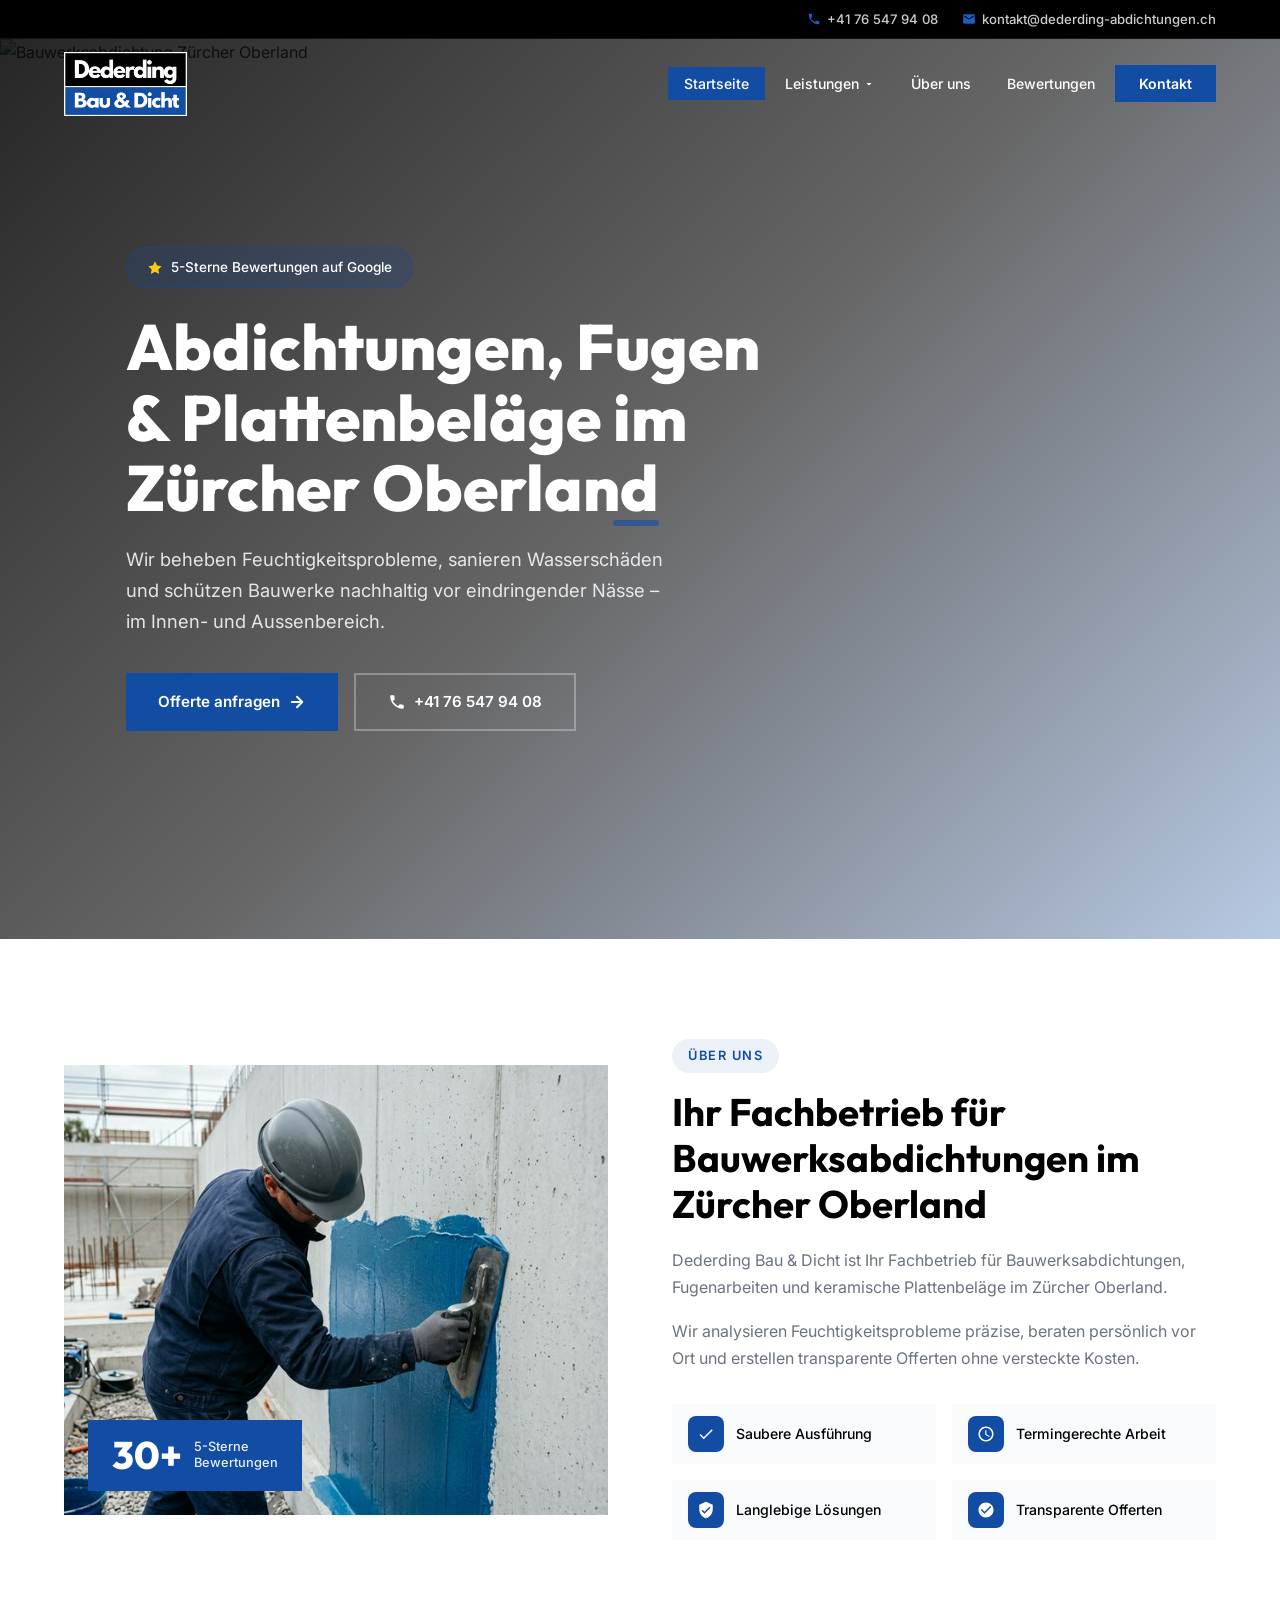
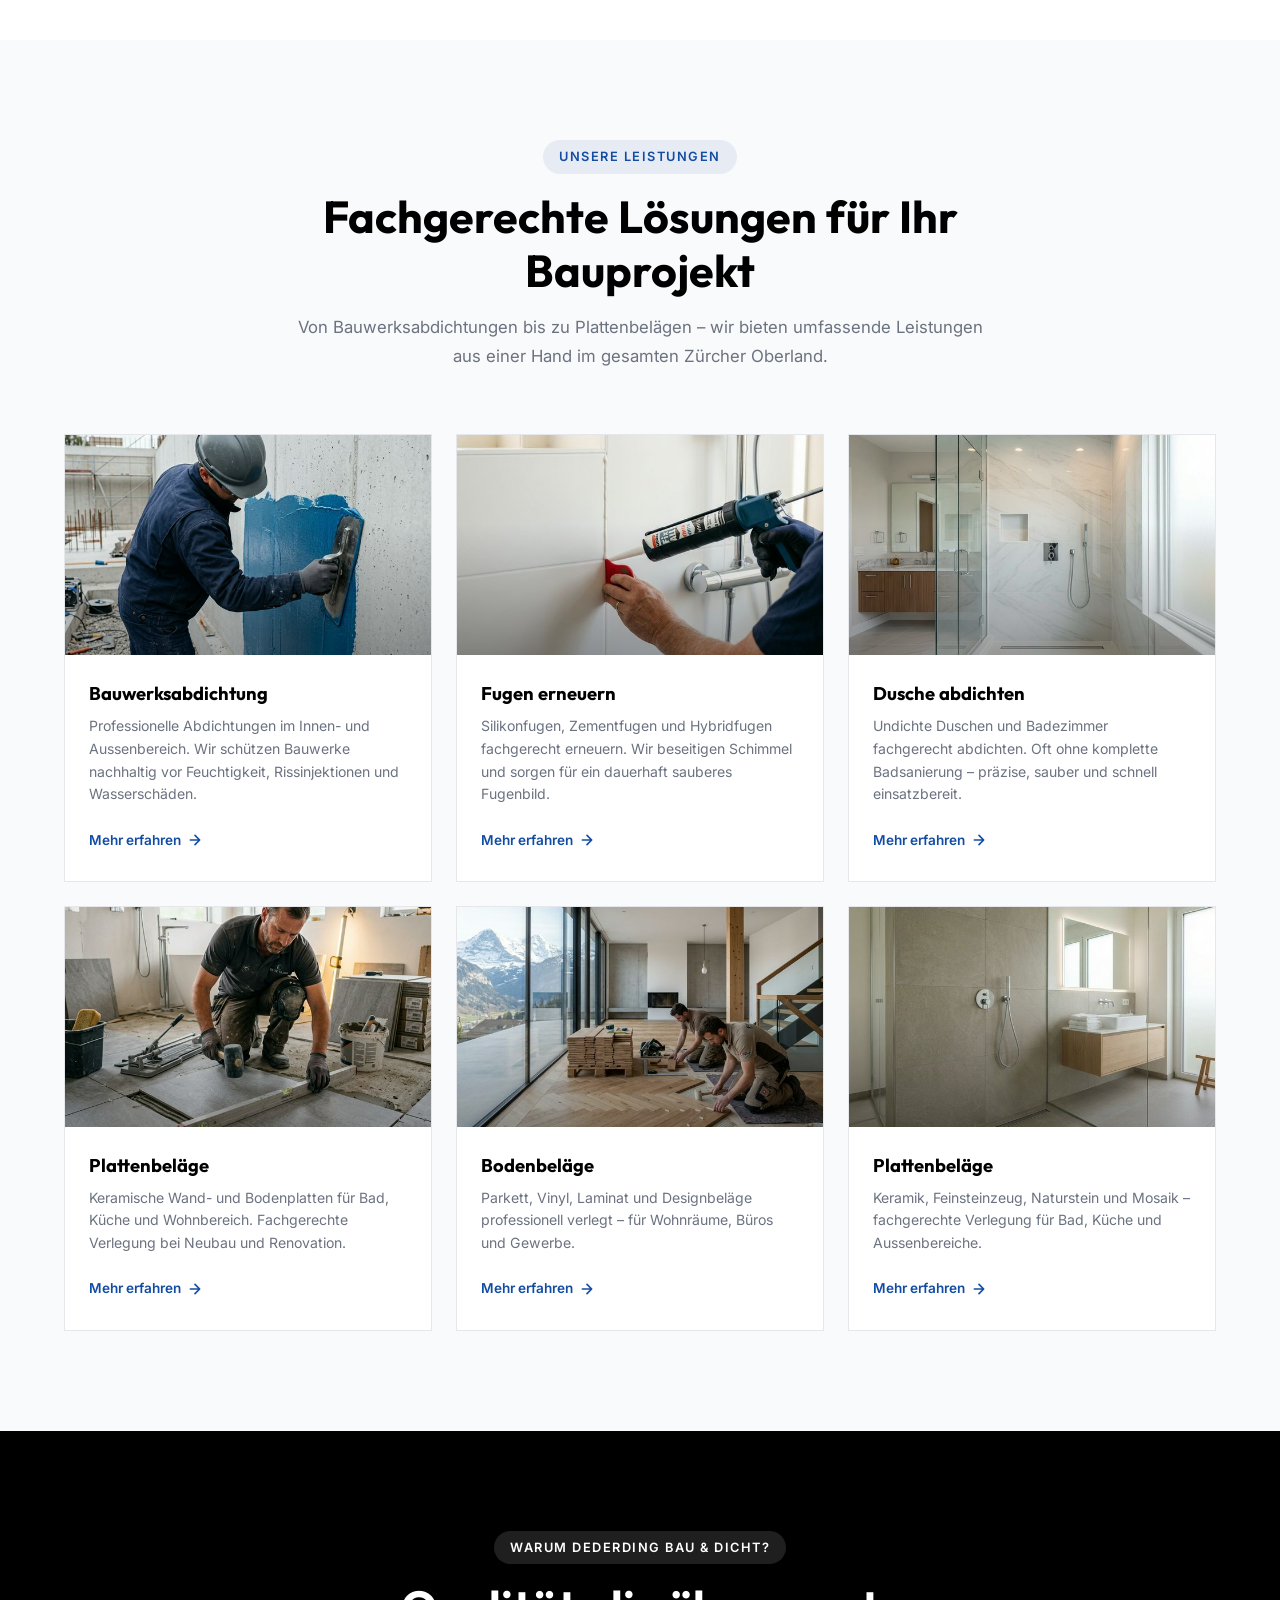
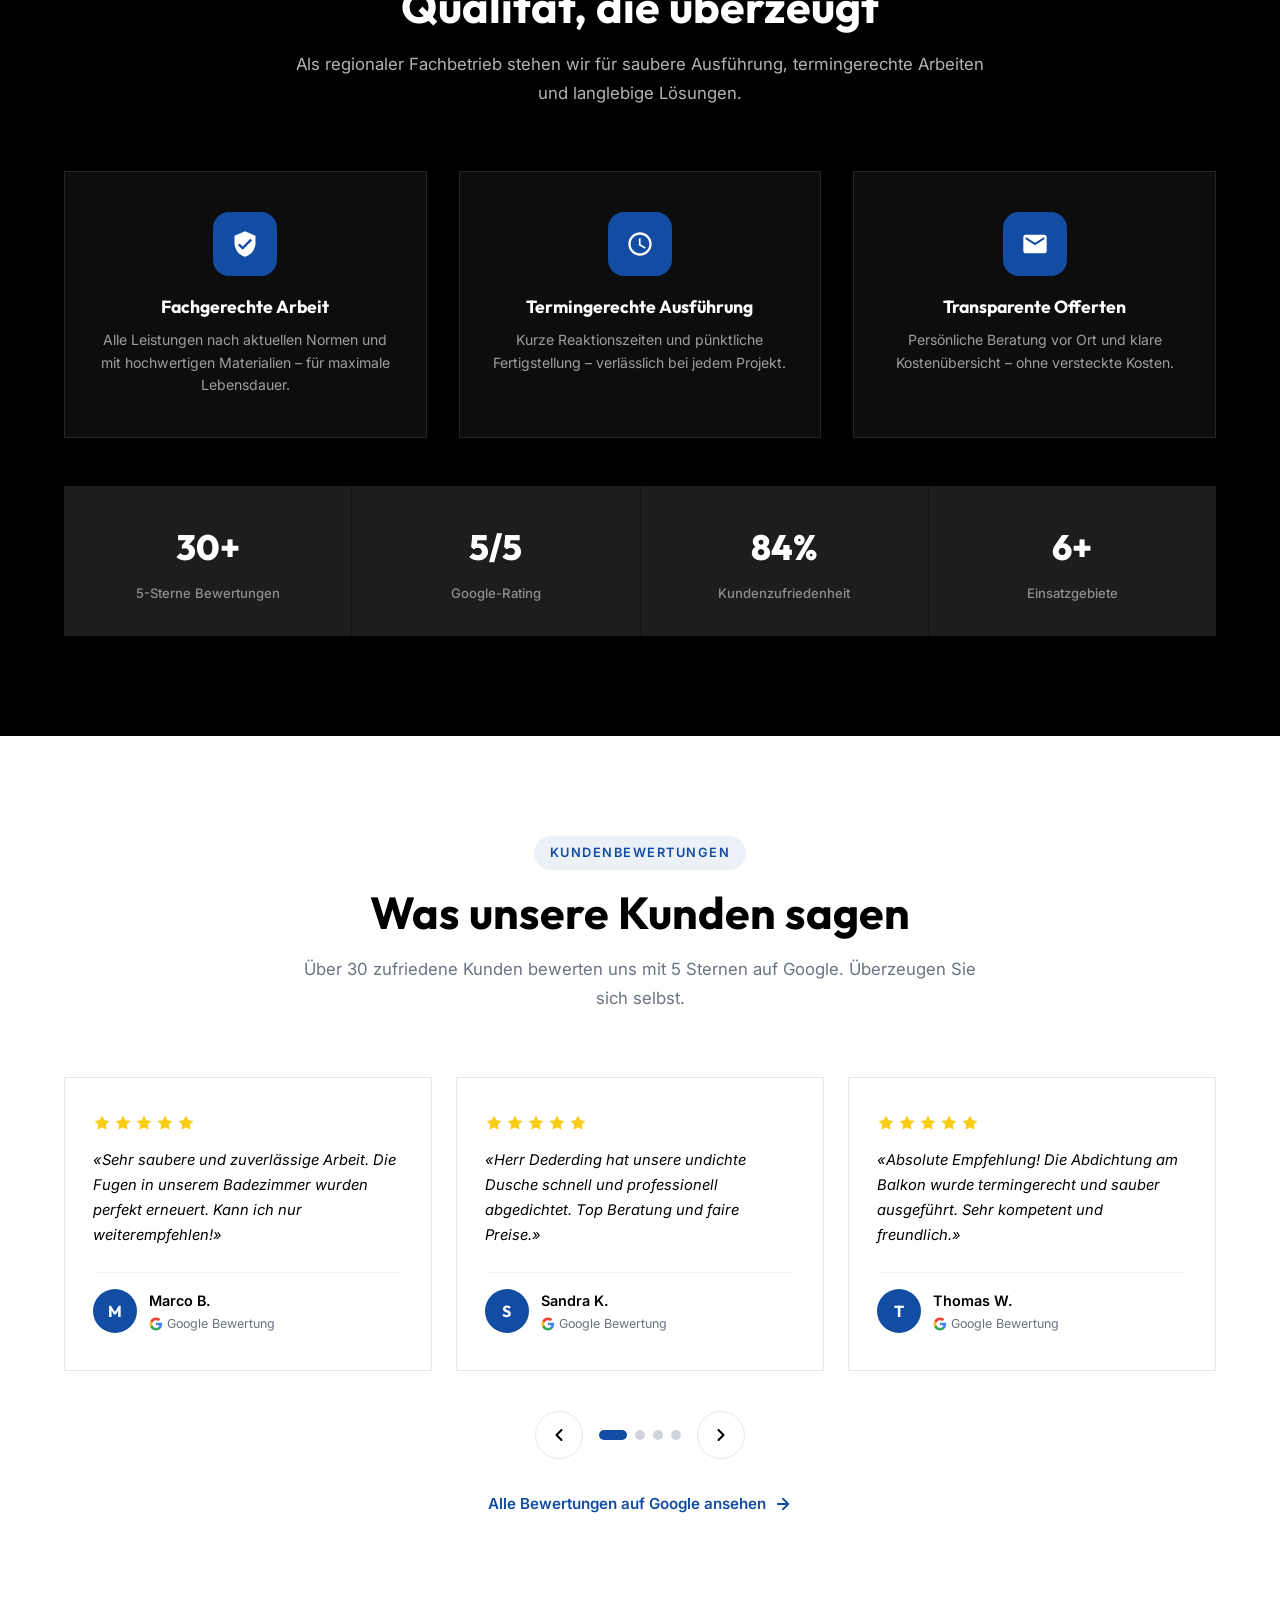
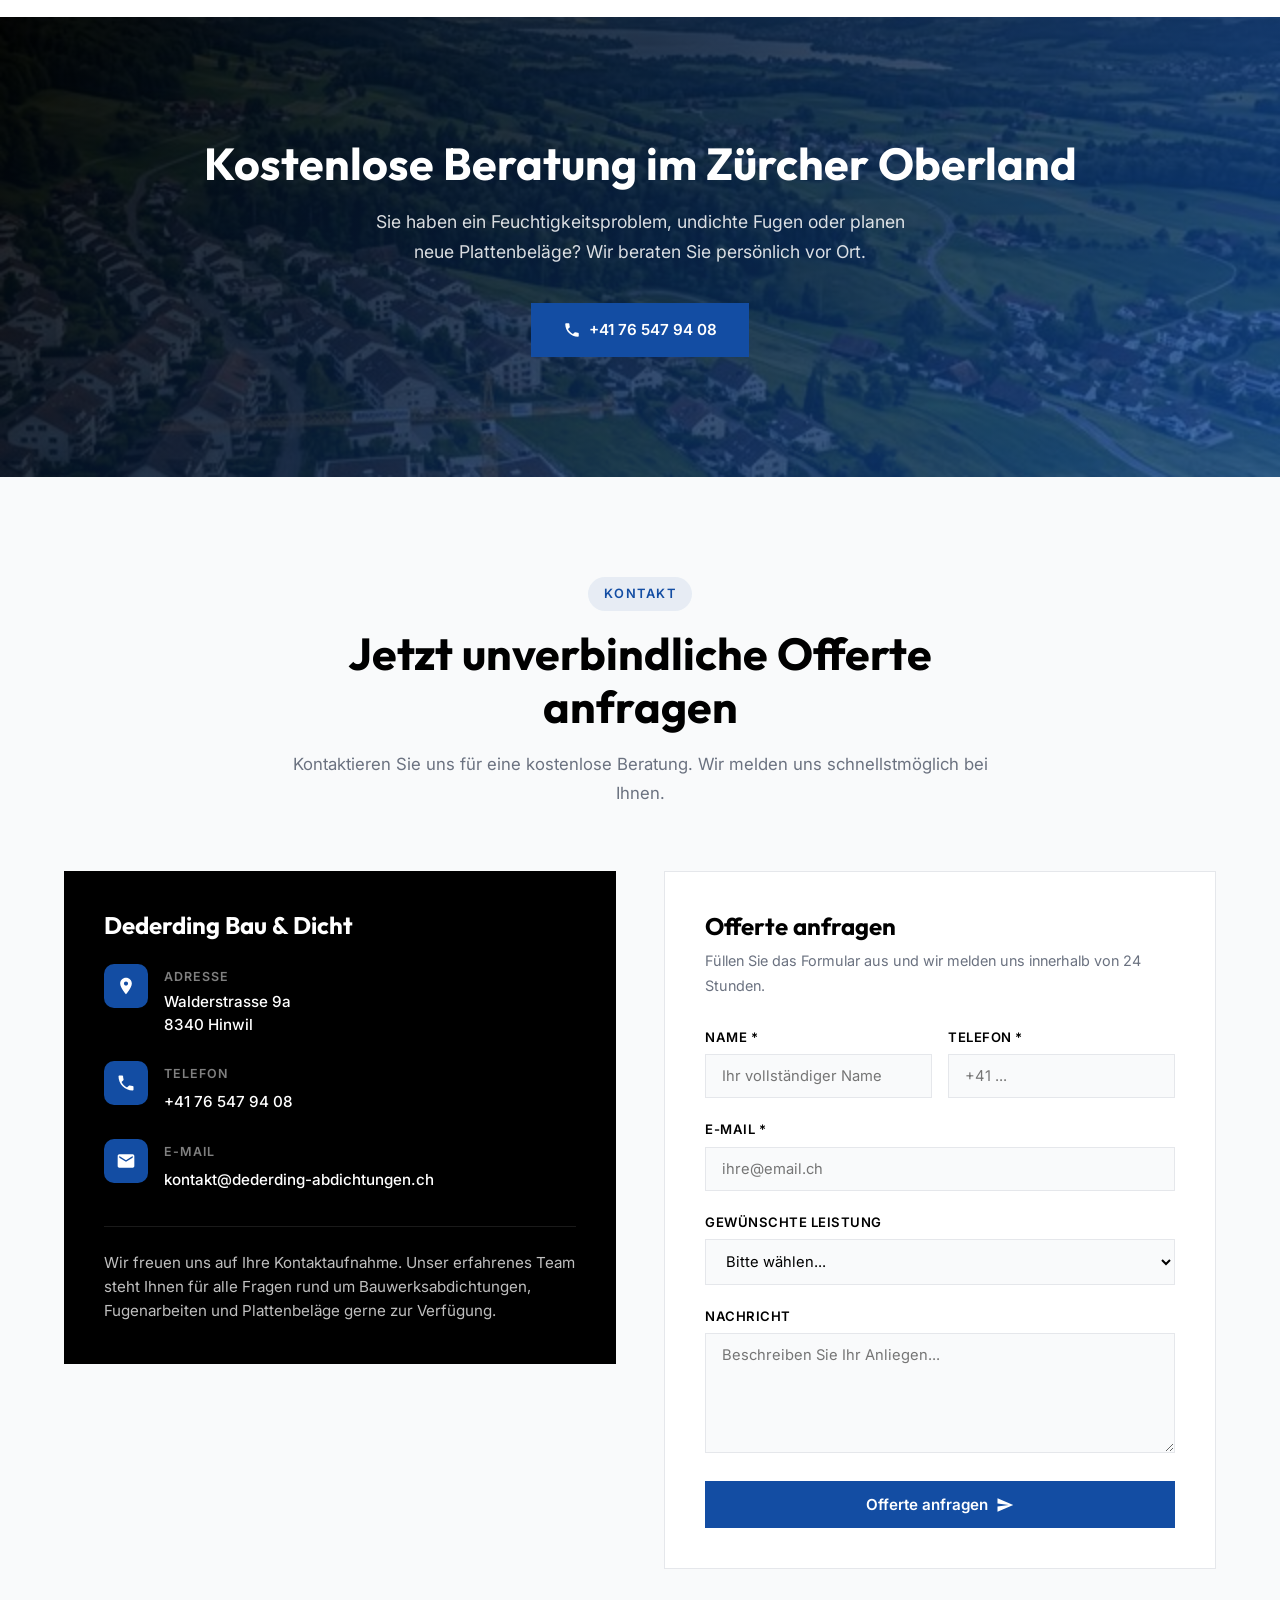
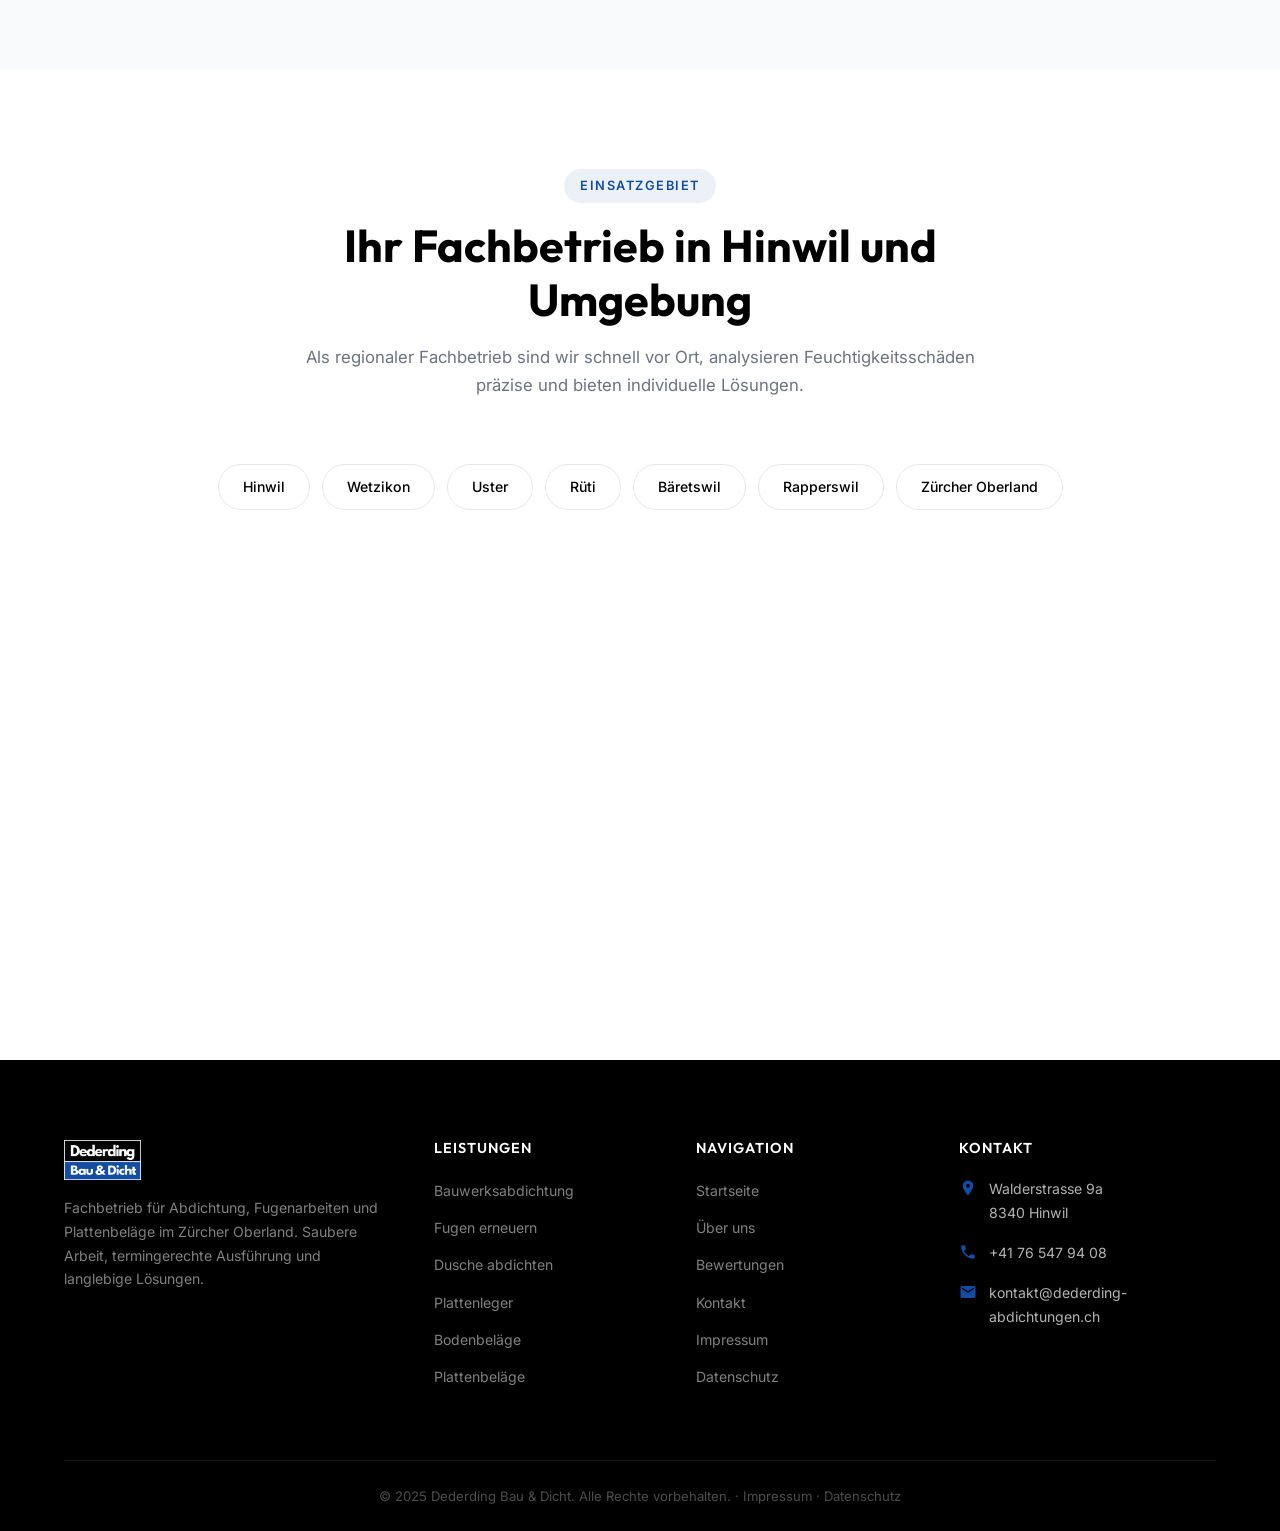
==== commit 4fe078f8: "feat: add new service pages and enhance existing pages with SEO content - Add bodenbelaege.html (Par" ====
--- a/index.html
+++ b/index.html
@@ -32,10 +32,22 @@
       </a>
       <ul class="nav-links" id="navLinks">
         <li><a href="index.html" class="active">Startseite</a></li>
-        <li><a href="#leistungen">Leistungen</a></li>
+        <li class="nav-dropdown">
+          <a href="#leistungen">Leistungen
+            <svg class="dropdown-arrow" viewBox="0 0 24 24"><path d="M7 10l5 5 5-5z" fill="currentColor"/></svg>
+          </a>
+          <ul class="nav-dropdown-menu">
+            <li><a href="abdichtung.html">Bauwerksabdichtung</a></li>
+            <li><a href="fugen.html">Fugen erneuern</a></li>
+            <li><a href="dusche.html">Dusche abdichten</a></li>
+            <li><a href="plattenleger.html">Plattenleger</a></li>
+            <li><a href="bodenbelaege.html">Bodenbeläge</a></li>
+            <li><a href="plattenbelaege.html">Plattenbeläge</a></li>
+          </ul>
+        </li>
         <li><a href="#ueber-uns">Über uns</a></li>
         <li><a href="#bewertungen">Bewertungen</a></li>
-        <li><a href="#kontakt" class="nav-contact-btn">Kontakt</a></li>
+        <li><a href="kontakt.html" class="nav-contact-btn">Kontakt</a></li>
       </ul>
       <div class="hamburger" id="hamburger">
         <span></span>
@@ -134,7 +146,7 @@
           <div class="service-card-body">
             <h3>Bauwerks­abdichtung</h3>
             <p>Professionelle Abdichtungen im Innen- und Aussenbereich. Wir schützen Bauwerke nachhaltig vor Feuchtigkeit, Rissinjektionen und Wasserschäden.</p>
-            <a href="#kontakt" class="card-link">
+            <a href="abdichtung.html" class="card-link">
               Mehr erfahren
               <svg viewBox="0 0 24 24"><path d="M5 12h14M12 5l7 7-7 7" fill="none" stroke="currentColor" stroke-width="2.5" stroke-linecap="round" stroke-linejoin="round"/></svg>
             </a>
@@ -149,7 +161,7 @@
           <div class="service-card-body">
             <h3>Fugen erneuern</h3>
             <p>Silikonfugen, Zementfugen und Hybridfugen fachgerecht erneuern. Wir beseitigen Schimmel und sorgen für ein dauerhaft sauberes Fugenbild.</p>
-            <a href="#kontakt" class="card-link">
+            <a href="fugen.html" class="card-link">
               Mehr erfahren
               <svg viewBox="0 0 24 24"><path d="M5 12h14M12 5l7 7-7 7" fill="none" stroke="currentColor" stroke-width="2.5" stroke-linecap="round" stroke-linejoin="round"/></svg>
             </a>
@@ -164,7 +176,7 @@
           <div class="service-card-body">
             <h3>Dusche abdichten</h3>
             <p>Undichte Duschen und Badezimmer fachgerecht abdichten. Oft ohne komplette Badsanierung – präzise, sauber und schnell einsatzbereit.</p>
-            <a href="#kontakt" class="card-link">
+            <a href="dusche.html" class="card-link">
               Mehr erfahren
               <svg viewBox="0 0 24 24"><path d="M5 12h14M12 5l7 7-7 7" fill="none" stroke="currentColor" stroke-width="2.5" stroke-linecap="round" stroke-linejoin="round"/></svg>
             </a>
@@ -179,7 +191,37 @@
           <div class="service-card-body">
             <h3>Plattenbeläge</h3>
             <p>Keramische Wand- und Bodenplatten für Bad, Küche und Wohnbereich. Fachgerechte Verlegung bei Neubau und Renovation.</p>
-            <a href="#kontakt" class="card-link">
+            <a href="plattenleger.html" class="card-link">
+              Mehr erfahren
+              <svg viewBox="0 0 24 24"><path d="M5 12h14M12 5l7 7-7 7" fill="none" stroke="currentColor" stroke-width="2.5" stroke-linecap="round" stroke-linejoin="round"/></svg>
+            </a>
+          </div>
+        </div>
+
+        <!-- Service 5: Bodenbeläge -->
+        <div class="service-card">
+          <div class="service-card-image">
+            <img src="images/bodenbelaege.png" alt="Bodenbeläge verlegen">
+          </div>
+          <div class="service-card-body">
+            <h3>Bodenbeläge</h3>
+            <p>Parkett, Vinyl, Laminat und Designbeläge professionell verlegt – für Wohnräume, Büros und Gewerbe.</p>
+            <a href="bodenbelaege.html" class="card-link">
+              Mehr erfahren
+              <svg viewBox="0 0 24 24"><path d="M5 12h14M12 5l7 7-7 7" fill="none" stroke="currentColor" stroke-width="2.5" stroke-linecap="round" stroke-linejoin="round"/></svg>
+            </a>
+          </div>
+        </div>
+
+        <!-- Service 6: Plattenbeläge -->
+        <div class="service-card">
+          <div class="service-card-image">
+            <img src="images/plattenbelaege.png" alt="Plattenbeläge verlegen">
+          </div>
+          <div class="service-card-body">
+            <h3>Plattenbeläge</h3>
+            <p>Keramik, Feinsteinzeug, Naturstein und Mosaik – fachgerechte Verlegung für Bad, Küche und Aussenbereiche.</p>
+            <a href="plattenbelaege.html" class="card-link">
               Mehr erfahren
               <svg viewBox="0 0 24 24"><path d="M5 12h14M12 5l7 7-7 7" fill="none" stroke="currentColor" stroke-width="2.5" stroke-linecap="round" stroke-linejoin="round"/></svg>
             </a>
@@ -499,7 +541,9 @@
                 <option value="abdichtung">Bauwerksabdichtung</option>
                 <option value="fugen">Fugen erneuern</option>
                 <option value="dusche">Dusche abdichten</option>
-                <option value="platten">Plattenbeläge</option>
+                <option value="platten">Plattenleger</option>
+                <option value="bodenbelaege">Bodenbeläge (Parkett/Vinyl/Laminat)</option>
+                <option value="plattenbelaege">Plattenbeläge</option>
                 <option value="sonstiges">Sonstiges</option>
               </select>
             </div>
@@ -553,19 +597,23 @@
         <div>
           <h4>Leistungen</h4>
           <ul class="footer-links">
-            <li><a href="#leistungen">Bauwerks­abdichtung</a></li>
-            <li><a href="#leistungen">Fugen erneuern</a></li>
-            <li><a href="#leistungen">Dusche abdichten</a></li>
-            <li><a href="#leistungen">Plattenbeläge</a></li>
+            <li><a href="abdichtung.html">Bauwerks­abdichtung</a></li>
+            <li><a href="fugen.html">Fugen erneuern</a></li>
+            <li><a href="dusche.html">Dusche abdichten</a></li>
+            <li><a href="plattenleger.html">Plattenleger</a></li>
+            <li><a href="bodenbelaege.html">Bodenbeläge</a></li>
+            <li><a href="plattenbelaege.html">Plattenbeläge</a></li>
           </ul>
         </div>
         <div>
           <h4>Navigation</h4>
           <ul class="footer-links">
-            <li><a href="#hero">Startseite</a></li>
+            <li><a href="index.html">Startseite</a></li>
             <li><a href="#ueber-uns">Über uns</a></li>
             <li><a href="#bewertungen">Bewertungen</a></li>
-            <li><a href="#kontakt">Kontakt</a></li>
+            <li><a href="kontakt.html">Kontakt</a></li>
+            <li><a href="impressum.html">Impressum</a></li>
+            <li><a href="datenschutz.html">Datenschutz</a></li>
           </ul>
         </div>
         <div>
@@ -585,7 +633,7 @@
         </div>
       </div>
       <div class="footer-bottom">
-        &copy; 2025 Dederding Bau &amp; Dicht. Alle Rechte vorbehalten.
+        &copy; 2025 Dederding Bau &amp; Dicht. Alle Rechte vorbehalten. · <a href="impressum.html">Impressum</a> · <a href="datenschutz.html">Datenschutz</a>
       </div>
     </div>
   </footer>
--- a/styles.css
+++ b/styles.css
@@ -1,5 +1,5 @@
 /* ============================================
-   DEDERDING BAU & DICHT — Design System
+   DEDERDING BAU & DICHT  Design System
    Colors from logo: Black #000000 + Blue #134DA3
    ============================================ */
 
@@ -49,6 +49,7 @@
 html {
   scroll-behavior: smooth;
   font-size: 16px;
+  overflow-x: hidden;
 }
 
 body {
@@ -589,7 +590,7 @@
 /* ---------- Services Cards ---------- */
 .services-grid {
   display: grid;
-  grid-template-columns: repeat(4, 1fr);
+  grid-template-columns: repeat(3, 1fr);
   gap: 24px;
 }
 
@@ -1316,14 +1317,23 @@
 }
 
 .hero-inner .hero-content {
+  position: relative;
+  z-index: 2;
   margin: 0 auto;
   text-align: center;
   max-width: 800px;
+  color: var(--white);
+  padding: 0 24px;
 }
 
 .hero-inner h1 {
   font-size: clamp(2rem, 4vw, 3.2rem);
   margin-bottom: 16px;
+  color: var(--white);
+}
+
+.hero-inner .hero-subtitle {
+  color: rgba(255,255,255,0.8);
 }
 
 .content-section {
@@ -1364,7 +1374,7 @@
 }
 
 .content-list li::before {
-  content: '✓';
+  content: '';
   position: absolute;
   left: 0;
   top: 0;
@@ -1376,6 +1386,317 @@
 .content-image img {
   border-radius: var(--radius-lg);
   box-shadow: var(--shadow-xl);
+}
+
+/* ---------- Breadcrumb ---------- */
+.breadcrumb {
+  display: flex;
+  align-items: center;
+  gap: 8px;
+  font-size: 0.85rem;
+  color: rgba(255,255,255,0.6);
+  margin-bottom: 16px;
+}
+
+.breadcrumb a {
+  color: rgba(255,255,255,0.7);
+  transition: var(--transition);
+}
+
+.breadcrumb a:hover {
+  color: var(--white);
+}
+
+.breadcrumb .separator {
+  color: rgba(255,255,255,0.4);
+}
+
+/* ---------- Inner Page Feature Grid ---------- */
+.features-grid {
+  display: grid;
+  grid-template-columns: repeat(3, 1fr);
+  gap: 24px;
+  margin-top: 48px;
+}
+
+.feature-card {
+  background: var(--white);
+  border: 1px solid var(--gray-200);
+  padding: 32px 24px;
+  text-align: center;
+  transition: var(--transition);
+}
+
+.feature-card:hover {
+  border-color: var(--blue);
+  transform: translateY(-4px);
+}
+
+.feature-card-icon {
+  width: 56px;
+  height: 56px;
+  margin: 0 auto 16px;
+  background: rgba(19, 77, 163, 0.08);
+  border-radius: 12px;
+  display: flex;
+  align-items: center;
+  justify-content: center;
+}
+
+.feature-card-icon svg {
+  width: 24px;
+  height: 24px;
+  fill: var(--blue);
+}
+
+.feature-card h3 {
+  font-size: 1.05rem;
+  margin-bottom: 8px;
+  color: var(--black);
+}
+
+.feature-card p {
+  font-size: 0.88rem;
+  color: var(--gray-500);
+  line-height: 1.6;
+}
+
+/* ---------- Process Steps ---------- */
+.process-steps {
+  display: grid;
+  grid-template-columns: repeat(4, 1fr);
+  gap: 24px;
+  margin-top: 48px;
+  counter-reset: step-counter;
+}
+
+.process-step {
+  position: relative;
+  padding: 32px 24px;
+  background: rgba(255,255,255,0.05);
+  border: 1px solid rgba(255,255,255,0.1);
+  text-align: center;
+  counter-increment: step-counter;
+  transition: var(--transition);
+}
+
+.process-step:hover {
+  background: rgba(19, 77, 163, 0.15);
+  border-color: rgba(19, 77, 163, 0.3);
+  transform: translateY(-4px);
+}
+
+.process-step-number {
+  width: 48px;
+  height: 48px;
+  margin: 0 auto 16px;
+  background: var(--blue);
+  border-radius: 50%;
+  display: flex;
+  align-items: center;
+  justify-content: center;
+  font-family: var(--font-heading);
+  font-size: 1.2rem;
+  font-weight: 700;
+  color: var(--white);
+}
+
+.process-step h3 {
+  font-size: 1rem;
+  color: var(--white);
+  margin-bottom: 8px;
+}
+
+.process-step p {
+  font-size: 0.85rem;
+  color: rgba(255,255,255,0.6);
+  line-height: 1.6;
+}
+
+/* ---------- FAQ Accordion ---------- */
+.faq-list {
+  max-width: 800px;
+  margin: 48px auto 0;
+}
+
+.faq-item {
+  border: 1px solid var(--gray-200);
+  margin-bottom: 12px;
+  overflow: hidden;
+  background: var(--white);
+  transition: var(--transition);
+}
+
+.faq-item:hover {
+  border-color: var(--blue);
+}
+
+.faq-question {
+  width: 100%;
+  padding: 20px 24px;
+  background: none;
+  border: none;
+  font-family: var(--font-body);
+  font-size: 1rem;
+  font-weight: 600;
+  color: var(--black);
+  text-align: left;
+  cursor: pointer;
+  display: flex;
+  align-items: center;
+  justify-content: space-between;
+  gap: 16px;
+  transition: var(--transition);
+}
+
+.faq-question:hover {
+  color: var(--blue);
+}
+
+.faq-question svg {
+  width: 20px;
+  height: 20px;
+  fill: var(--gray-500);
+  transition: transform 0.3s ease;
+  flex-shrink: 0;
+}
+
+.faq-item.active .faq-question svg {
+  transform: rotate(180deg);
+  fill: var(--blue);
+}
+
+.faq-answer {
+  max-height: 0;
+  overflow: hidden;
+  transition: max-height 0.4s ease, padding 0.4s ease;
+}
+
+.faq-item.active .faq-answer {
+  max-height: 500px;
+}
+
+.faq-answer-inner {
+  padding: 0 24px 20px;
+  font-size: 0.95rem;
+  color: var(--gray-700);
+  line-height: 1.7;
+}
+
+/* ---------- Legal Page Styles ---------- */
+.legal-content {
+  padding: 80px 0;
+}
+
+.legal-content .container {
+  max-width: 800px;
+}
+
+.legal-content h2 {
+  font-size: 1.6rem;
+  margin-top: 48px;
+  margin-bottom: 16px;
+  color: var(--black);
+}
+
+.legal-content h3 {
+  font-size: 1.2rem;
+  margin-top: 32px;
+  margin-bottom: 12px;
+  color: var(--black);
+}
+
+.legal-content p {
+  font-size: 1rem;
+  color: var(--gray-700);
+  margin-bottom: 16px;
+  line-height: 1.7;
+}
+
+.legal-content ul {
+  margin: 16px 0;
+  padding-left: 24px;
+}
+
+.legal-content ul li {
+  font-size: 1rem;
+  color: var(--gray-700);
+  margin-bottom: 8px;
+  line-height: 1.7;
+}
+
+.legal-content a {
+  color: var(--blue);
+  font-weight: 500;
+}
+
+.legal-content a:hover {
+  color: var(--blue-dark);
+  text-decoration: underline;
+}
+
+/* ---------- Content Section Alternate ---------- */
+.content-section-alt {
+  padding: 80px 0;
+  background: var(--gray-50);
+}
+
+.content-section-alt .content-grid {
+  grid-template-columns: 1fr 1.2fr;
+}
+
+/* ---------- Nav Dropdown ---------- */
+.nav-dropdown {
+  position: relative;
+}
+
+.nav-dropdown > a {
+  display: flex;
+  align-items: center;
+  gap: 4px;
+}
+
+.nav-dropdown > a .dropdown-arrow {
+  width: 12px;
+  height: 12px;
+  fill: currentColor;
+  transition: transform 0.3s ease;
+}
+
+.nav-dropdown-menu {
+  position: absolute;
+  top: 100%;
+  left: 0;
+  min-width: 220px;
+  background: rgba(0, 0, 0, 0.95);
+  backdrop-filter: blur(20px);
+  padding: 8px 0;
+  opacity: 0;
+  visibility: hidden;
+  transform: translateY(10px);
+  transition: var(--transition);
+  z-index: 100;
+  list-style: none;
+}
+
+.nav-dropdown:hover .nav-dropdown-menu,
+.nav-dropdown.open .nav-dropdown-menu {
+  opacity: 1;
+  visibility: visible;
+  transform: translateY(0);
+}
+
+.nav-dropdown-menu li a {
+  display: block;
+  padding: 10px 20px;
+  font-size: 0.85rem;
+  color: rgba(255,255,255,0.7);
+  white-space: nowrap;
+}
+
+.nav-dropdown-menu li a:hover {
+  background: rgba(255,255,255,0.08);
+  color: var(--white);
 }
 
 /* ---------- Scroll Animations ---------- */
@@ -1599,3 +1920,56 @@
     align-items: center;
   }
 }
+
+@media (max-width: 768px) {
+  .hero-bg,
+  .hero-inner .hero-bg {
+    object-position: 80% center !important;
+  }
+
+  .features-grid {
+    grid-template-columns: 1fr;
+    max-width: 440px;
+    margin: 48px auto 0;
+  }
+
+  .process-steps {
+    grid-template-columns: 1fr 1fr;
+    max-width: 440px;
+    margin: 48px auto 0;
+  }
+
+  .content-section-alt .content-grid {
+    grid-template-columns: 1fr;
+  }
+
+  .nav-dropdown-menu {
+    position: static;
+    opacity: 1;
+    visibility: visible;
+    transform: none;
+    background: rgba(255,255,255,0.05);
+    min-width: auto;
+    padding: 0;
+  }
+
+  .nav-dropdown-menu li a {
+    font-size: 1rem;
+    padding: 12px 32px;
+  }
+
+  .content-grid {
+    grid-template-columns: 1fr;
+    gap: 40px;
+  }
+
+  .content-image {
+    order: -1;
+  }
+}
+
+@media (max-width: 480px) {
+  .process-steps {
+    grid-template-columns: 1fr;
+  }
+}
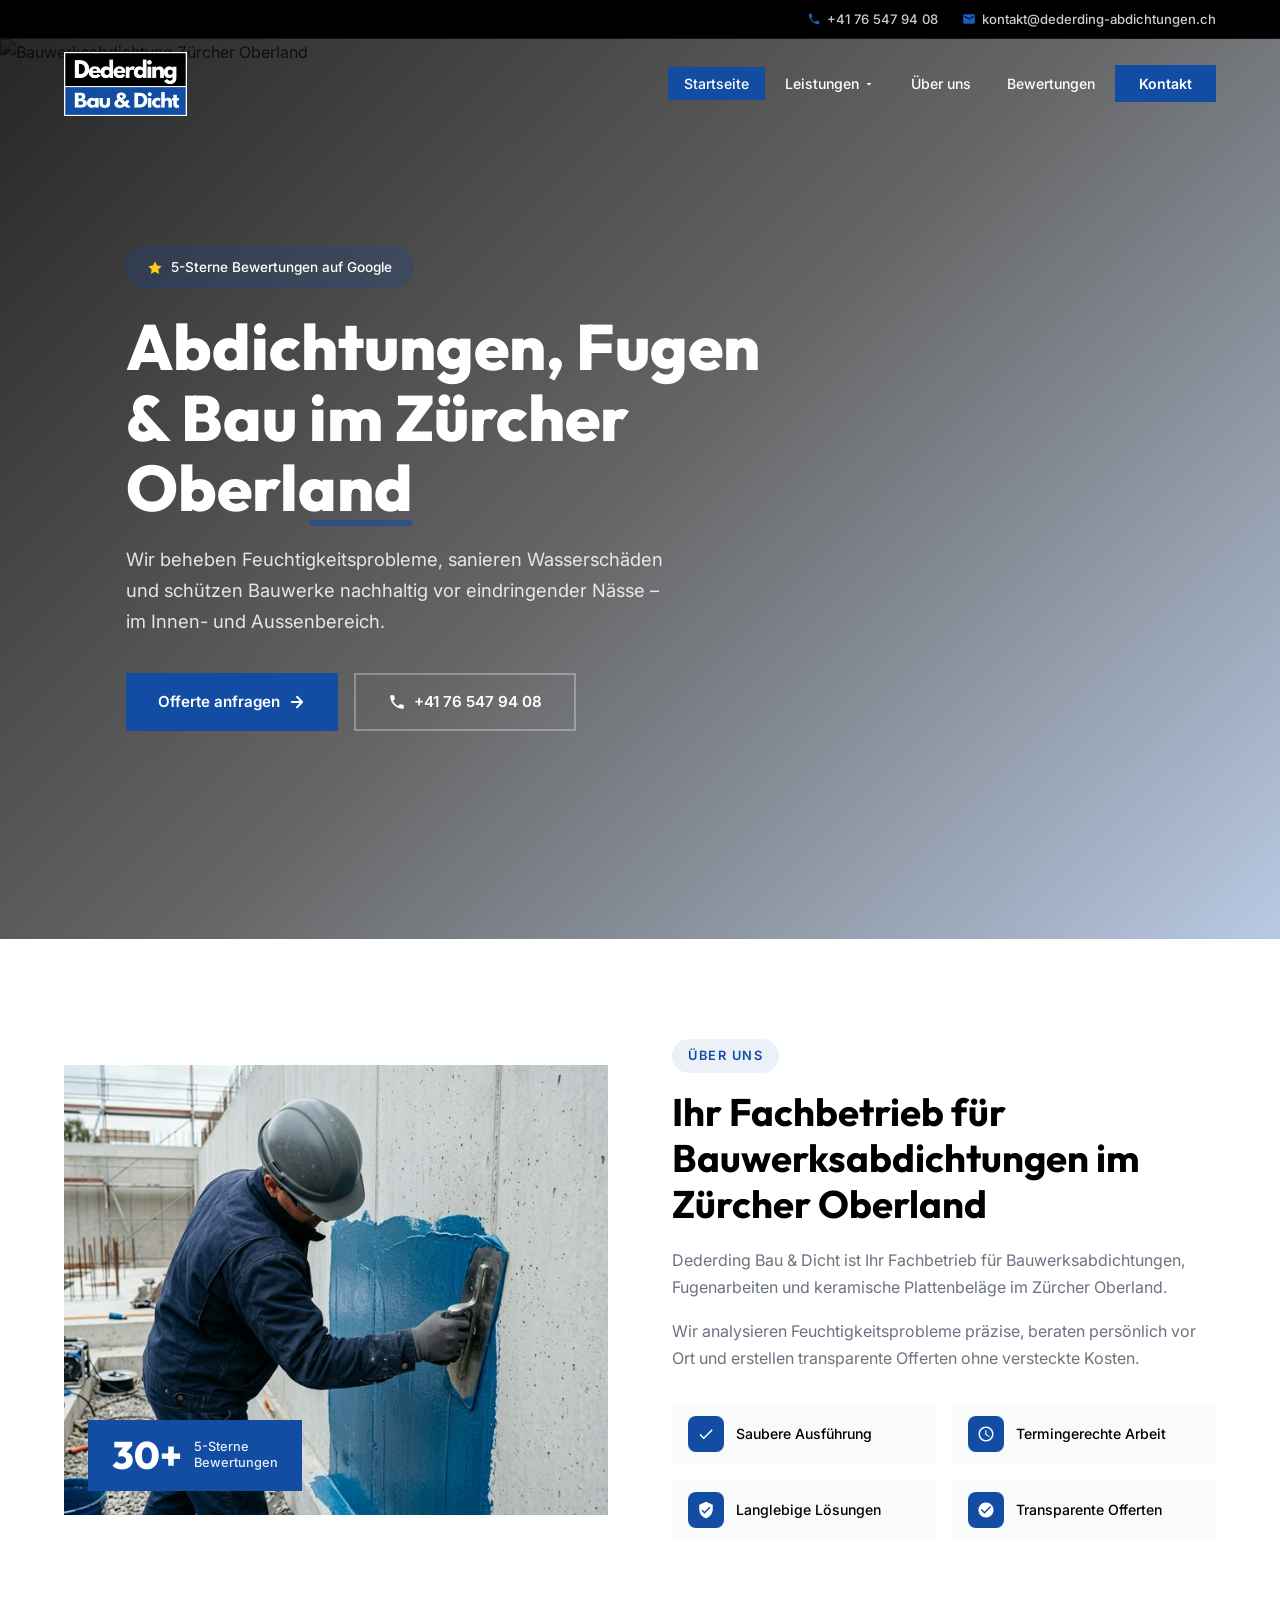
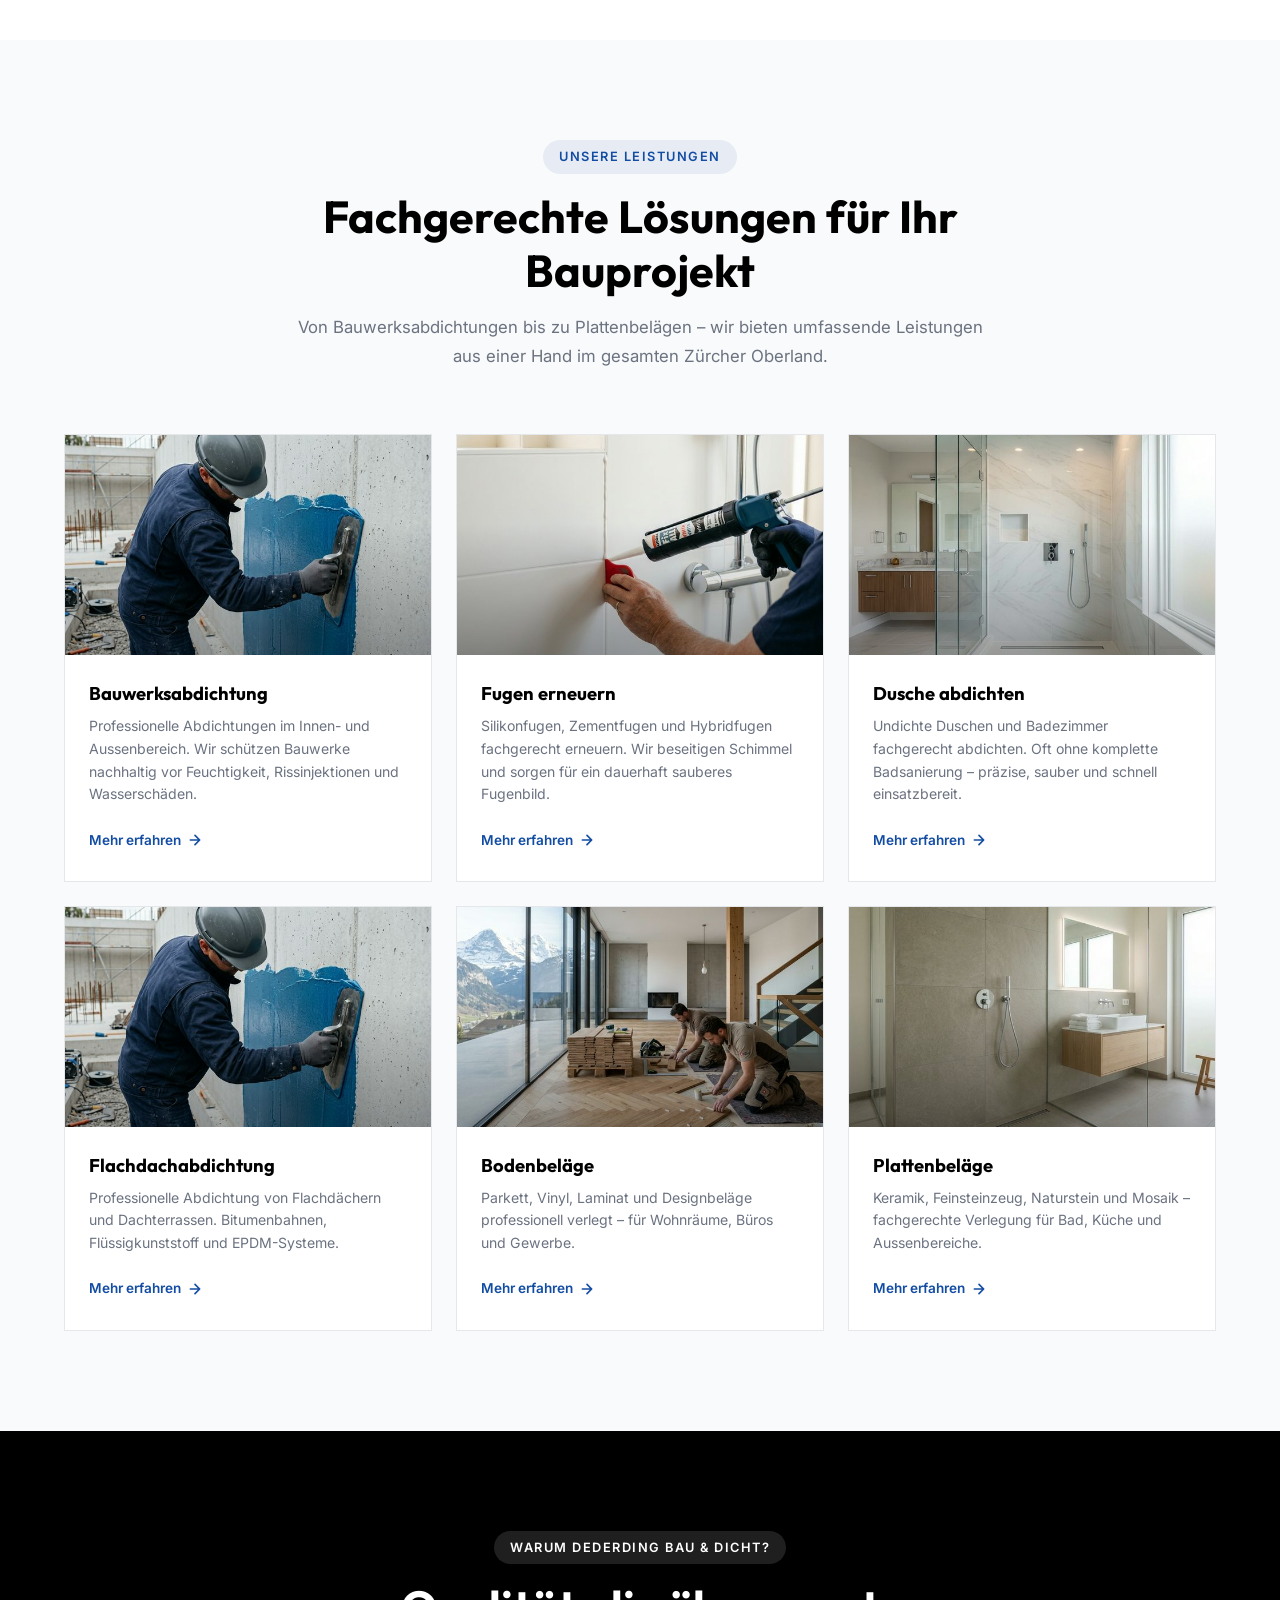
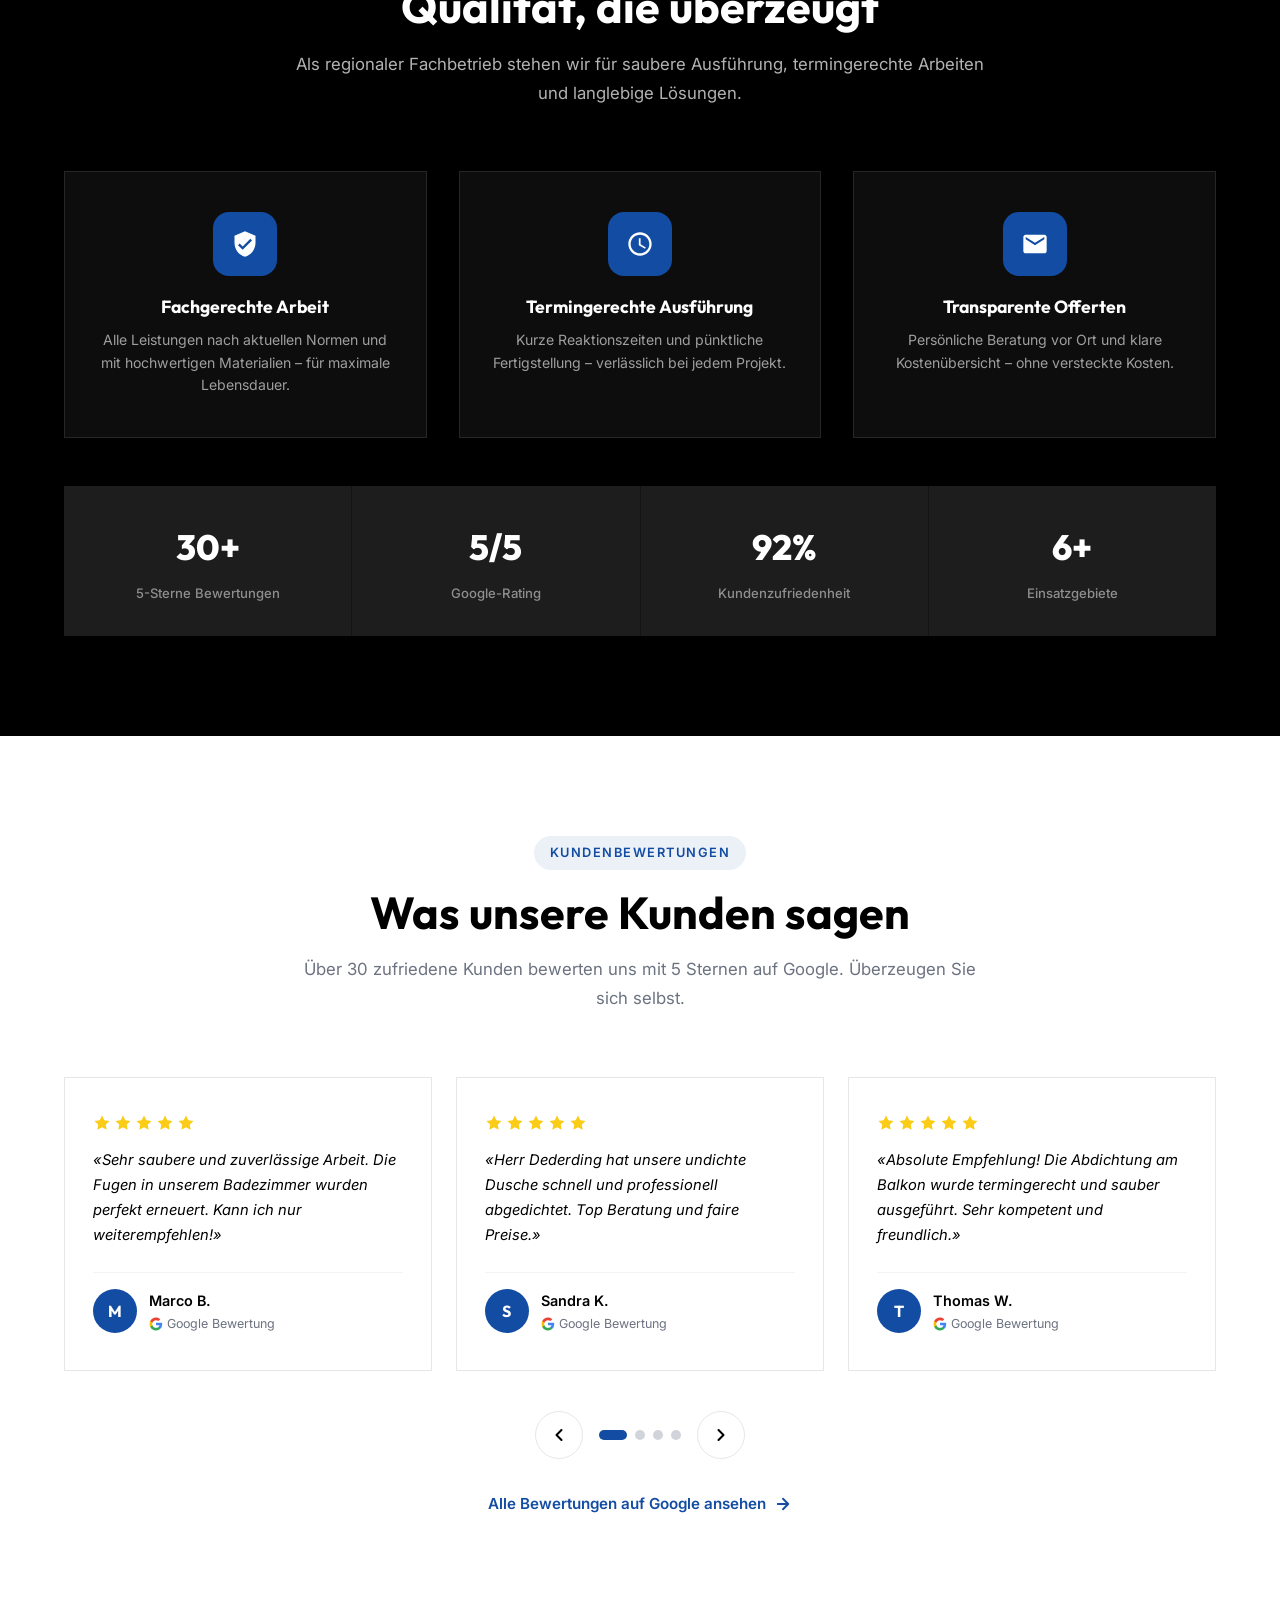
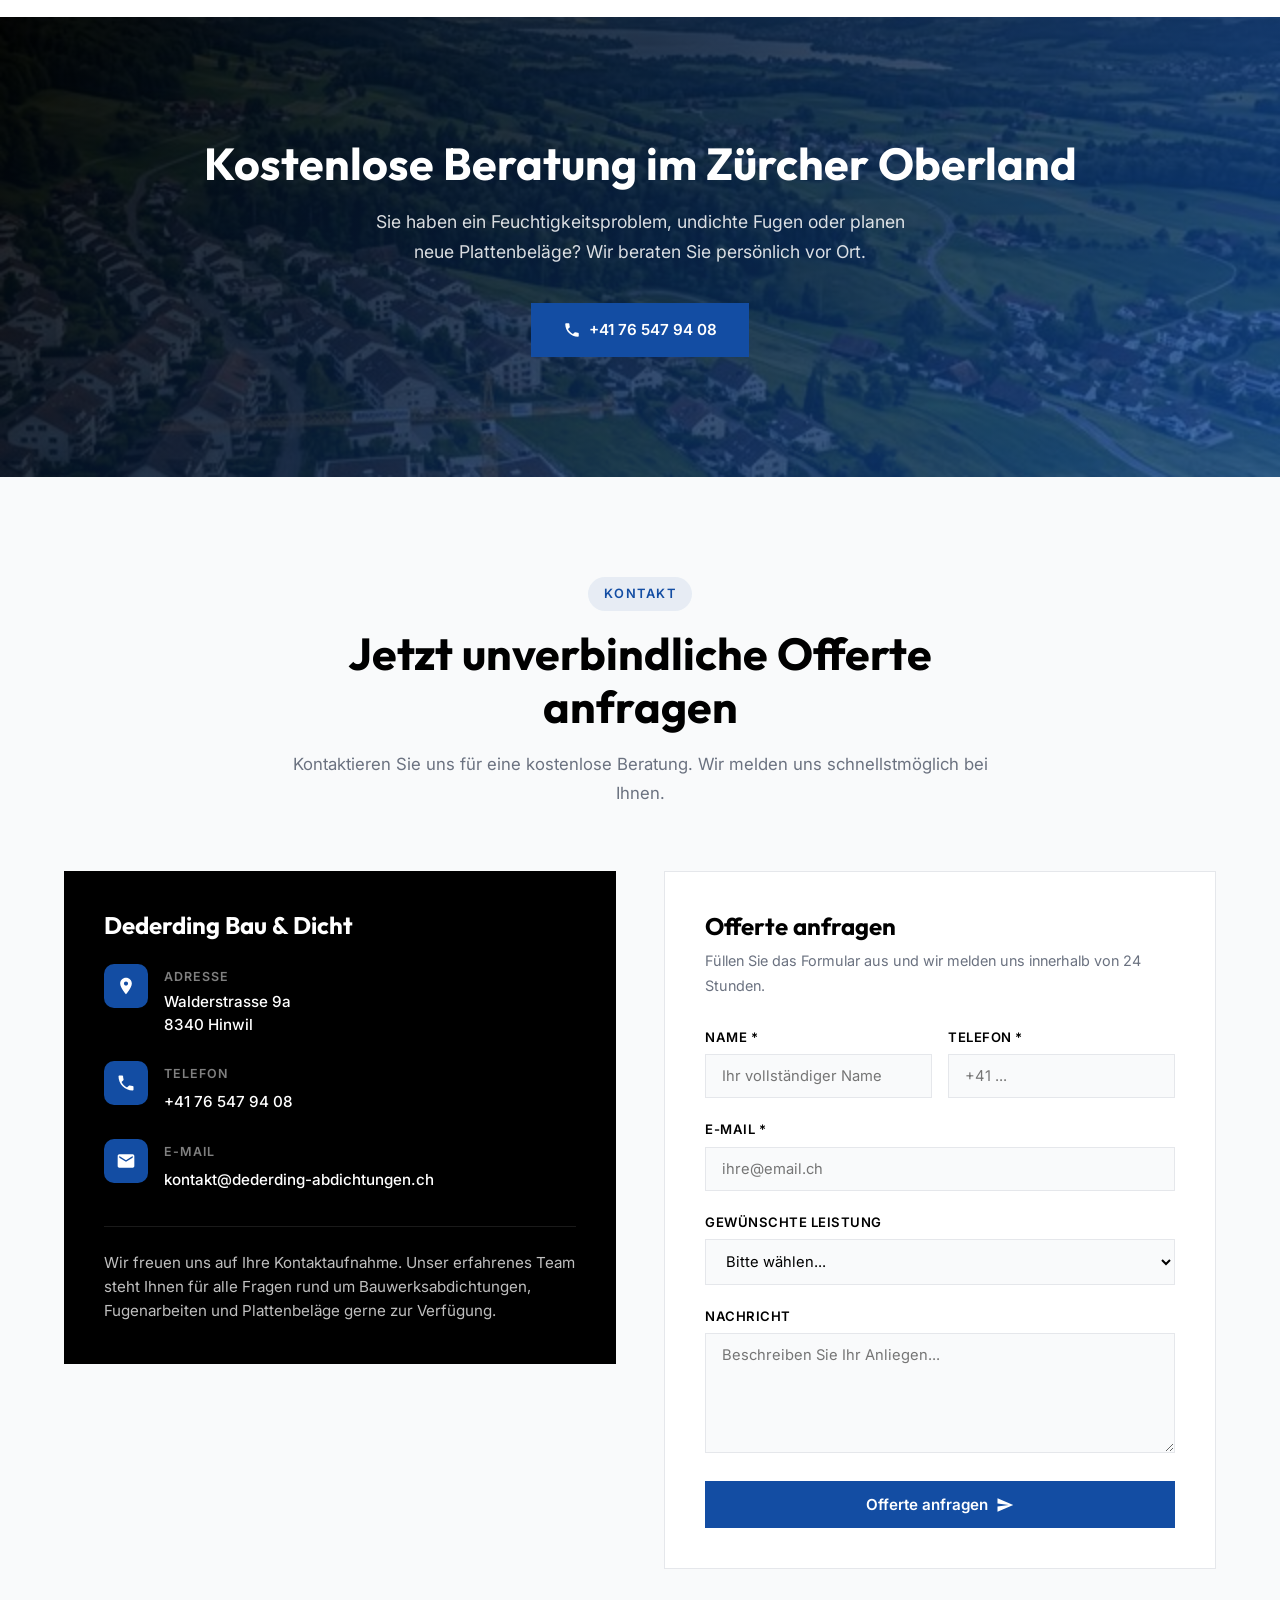
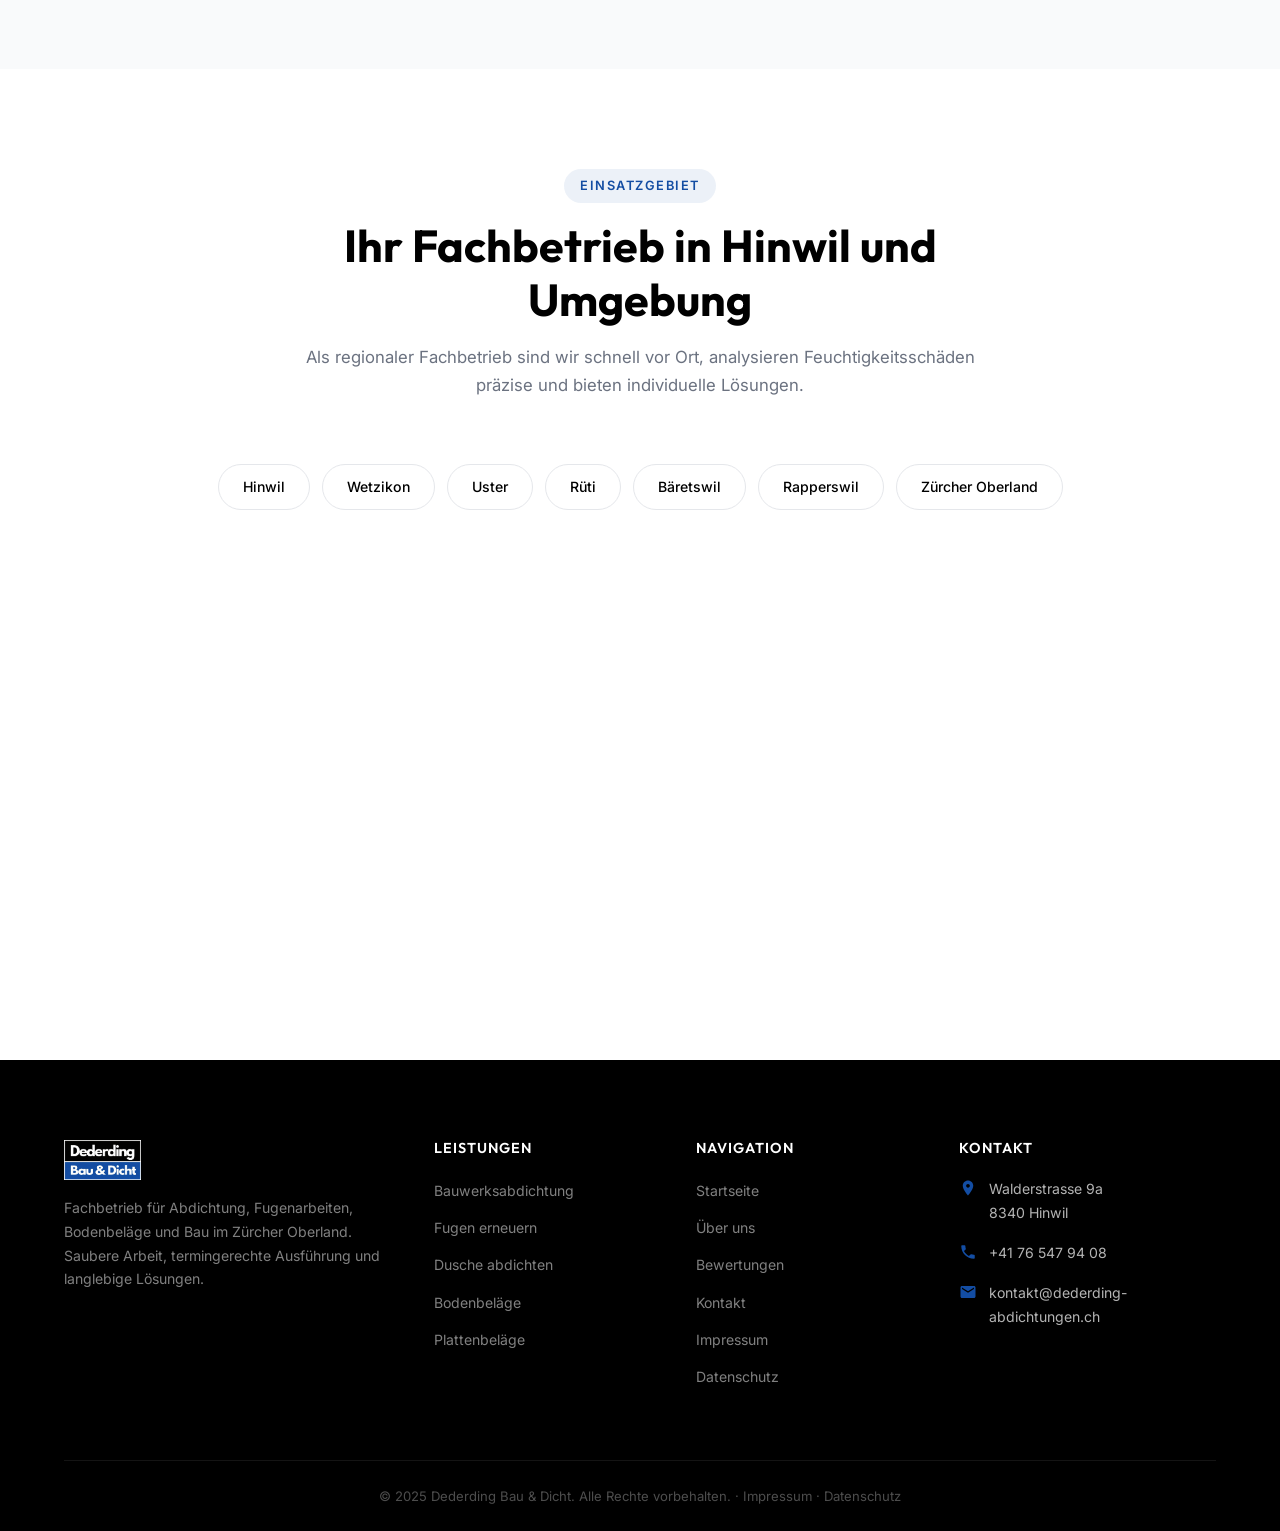
==== commit 5f8bd2fb: "feat: update branding, consolidate Plattenbelaege, add Flachdach service - Change hero h1: Plattenbe" ====
--- a/index.html
+++ b/index.html
@@ -40,7 +40,6 @@
             <li><a href="abdichtung.html">Bauwerksabdichtung</a></li>
             <li><a href="fugen.html">Fugen erneuern</a></li>
             <li><a href="dusche.html">Dusche abdichten</a></li>
-            <li><a href="plattenleger.html">Plattenleger</a></li>
             <li><a href="bodenbelaege.html">Bodenbeläge</a></li>
             <li><a href="plattenbelaege.html">Plattenbeläge</a></li>
           </ul>
@@ -66,7 +65,7 @@
         <svg viewBox="0 0 24 24"><path d="M12 2l3.09 6.26L22 9.27l-5 4.87 1.18 6.88L12 17.77l-6.18 3.25L7 14.14 2 9.27l6.91-1.01L12 2z"/></svg>
         5-Sterne Bewertungen auf Google
       </div>
-      <h1>Abdichtungen, Fugen &amp; Plattenbeläge <span class="highlight">im Zürcher Oberland</span></h1>
+      <h1>Abdichtungen, Fugen &amp; Bau <span class="highlight">im Zürcher Oberland</span></h1>
       <p class="hero-subtitle">Wir beheben Feuchtigkeitsprobleme, sanieren Wasserschäden und schützen Bauwerke nachhaltig vor eindringender Nässe – im Innen- und Aussenbereich.</p>
       <div class="hero-buttons">
         <a href="#kontakt" class="btn btn-primary">
@@ -183,15 +182,15 @@
           </div>
         </div>
 
-        <!-- Service 4: Plattenleger -->
+        <!-- Service 4: Flachdach -->
         <div class="service-card">
           <div class="service-card-image">
-            <img src="images/platten.png" alt="Plattenbeläge verlegen">
+            <img src="images/abdichtung.png" alt="Flachdachabdichtung">
           </div>
           <div class="service-card-body">
-            <h3>Plattenbeläge</h3>
-            <p>Keramische Wand- und Bodenplatten für Bad, Küche und Wohnbereich. Fachgerechte Verlegung bei Neubau und Renovation.</p>
-            <a href="plattenleger.html" class="card-link">
+            <h3>Flachdach&shy;abdichtung</h3>
+            <p>Professionelle Abdichtung von Flachdächern und Dachterrassen. Bitumenbahnen, Flüssigkunststoff und EPDM-Systeme.</p>
+            <a href="abdichtung.html" class="card-link">
               Mehr erfahren
               <svg viewBox="0 0 24 24"><path d="M5 12h14M12 5l7 7-7 7" fill="none" stroke="currentColor" stroke-width="2.5" stroke-linecap="round" stroke-linejoin="round"/></svg>
             </a>
@@ -592,7 +591,7 @@
       <div class="footer-grid">
         <div class="footer-brand">
           <img src="images/logo.png" alt="Dederding Bau & Dicht">
-          <p>Fachbetrieb für Abdichtung, Fugenarbeiten und Plattenbeläge im Zürcher Oberland. Saubere Arbeit, termingerechte Ausführung und langlebige Lösungen.</p>
+          <p>Fachbetrieb für Abdichtung, Fugenarbeiten, Bodenbeläge und Bau im Zürcher Oberland. Saubere Arbeit, termingerechte Ausführung und langlebige Lösungen.</p>
         </div>
         <div>
           <h4>Leistungen</h4>
@@ -600,7 +599,6 @@
             <li><a href="abdichtung.html">Bauwerks­abdichtung</a></li>
             <li><a href="fugen.html">Fugen erneuern</a></li>
             <li><a href="dusche.html">Dusche abdichten</a></li>
-            <li><a href="plattenleger.html">Plattenleger</a></li>
             <li><a href="bodenbelaege.html">Bodenbeläge</a></li>
             <li><a href="plattenbelaege.html">Plattenbeläge</a></li>
           </ul>
--- a/styles.css
+++ b/styles.css
@@ -1699,6 +1699,43 @@
   color: var(--white);
 }
 
+/* ---------- Content List with Icons ---------- */
+.content-list {
+  list-style: none;
+  padding: 0;
+  margin: 24px 0 32px;
+  display: flex;
+  flex-direction: column;
+  gap: 12px;
+}
+
+.content-list li {
+  display: flex;
+  align-items: flex-start;
+  gap: 12px;
+  font-size: 0.98rem;
+  color: var(--gray-700);
+  line-height: 1.6;
+}
+
+.content-list li::before {
+  content: '';
+  display: inline-block;
+  width: 20px;
+  height: 20px;
+  flex-shrink: 0;
+  margin-top: 1px;
+  background-color: var(--blue);
+  mask-image: url("data:image/svg+xml,%3Csvg xmlns='http://www.w3.org/2000/svg' viewBox='0 0 24 24'%3E%3Cpath d='M9 16.17L4.83 12l-1.42 1.41L9 19 21 7l-1.41-1.41z'/%3E%3C/svg%3E");
+  mask-repeat: no-repeat;
+  mask-position: center;
+  mask-size: contain;
+  -webkit-mask-image: url("data:image/svg+xml,%3Csvg xmlns='http://www.w3.org/2000/svg' viewBox='0 0 24 24'%3E%3Cpath d='M9 16.17L4.83 12l-1.42 1.41L9 19 21 7l-1.41-1.41z'/%3E%3C/svg%3E");
+  -webkit-mask-repeat: no-repeat;
+  -webkit-mask-position: center;
+  -webkit-mask-size: contain;
+}
+
 /* ---------- Scroll Animations ---------- */
 .reveal {
   opacity: 0;
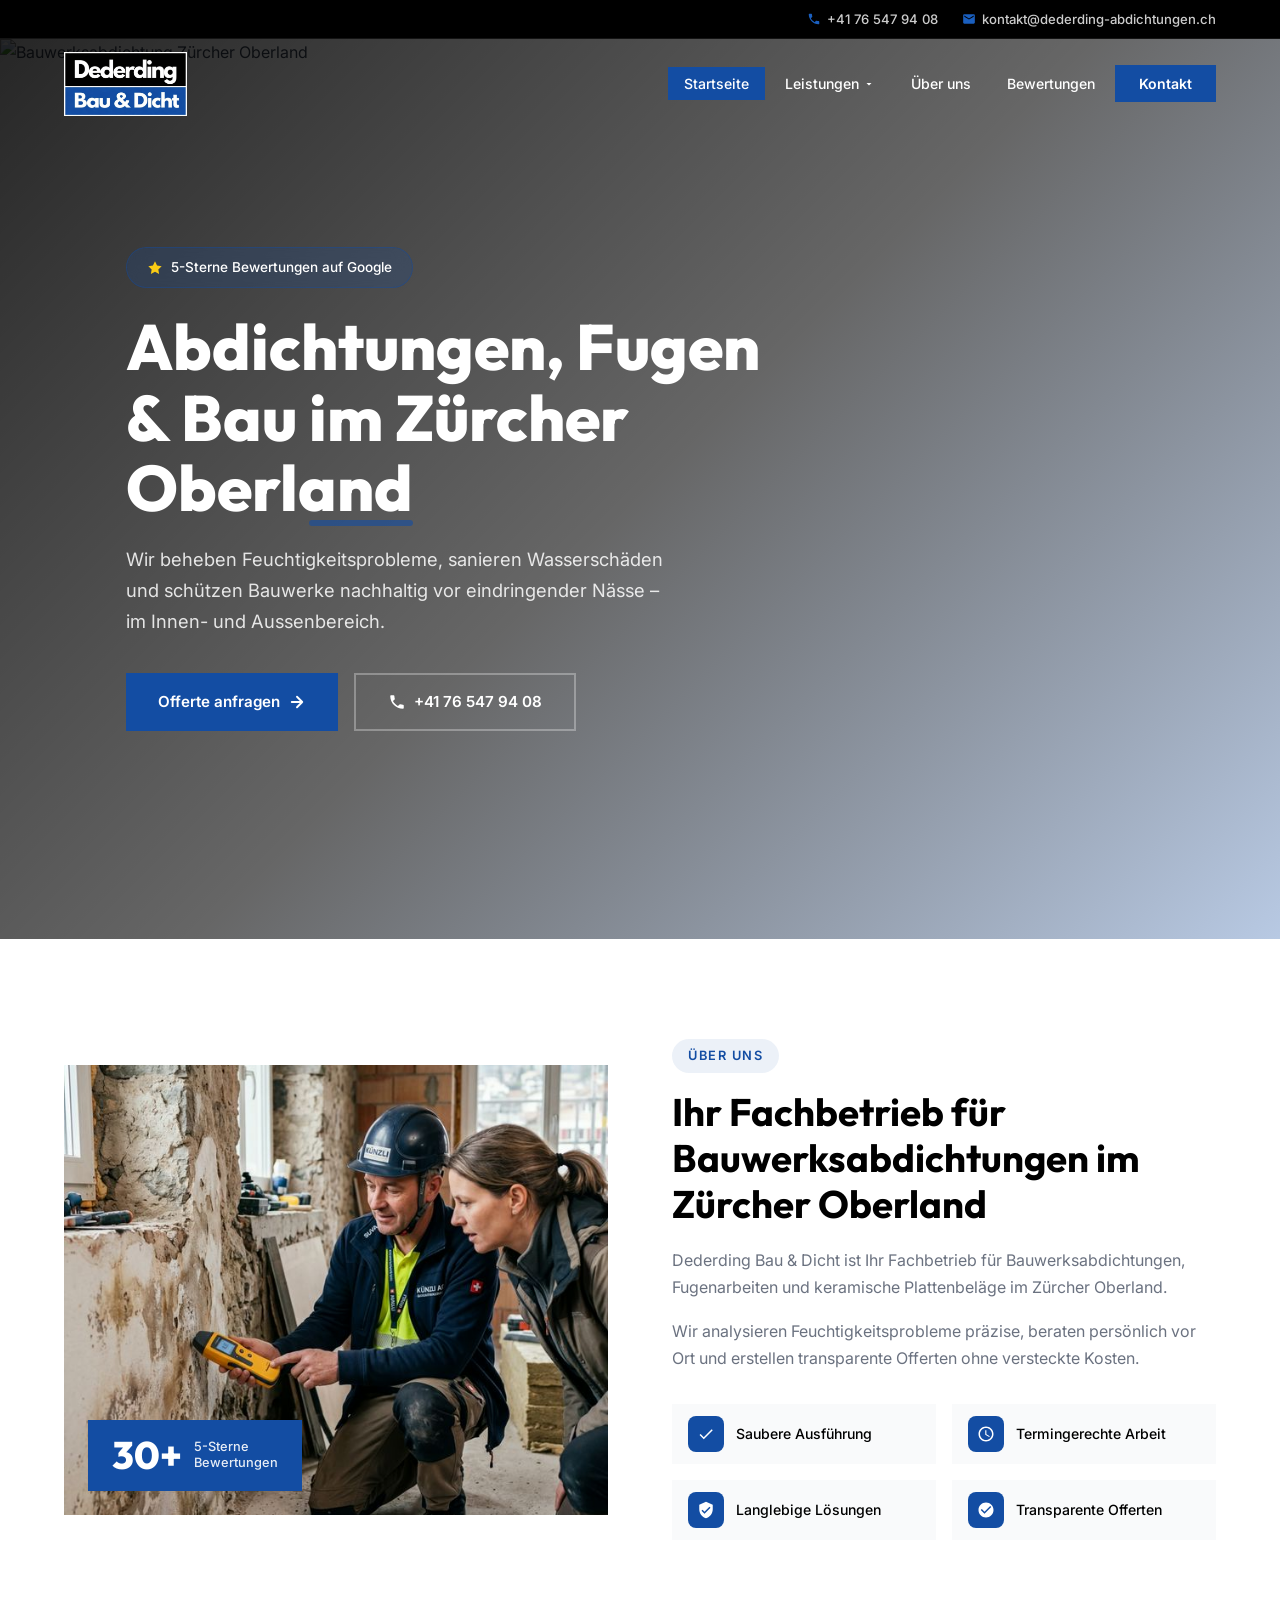
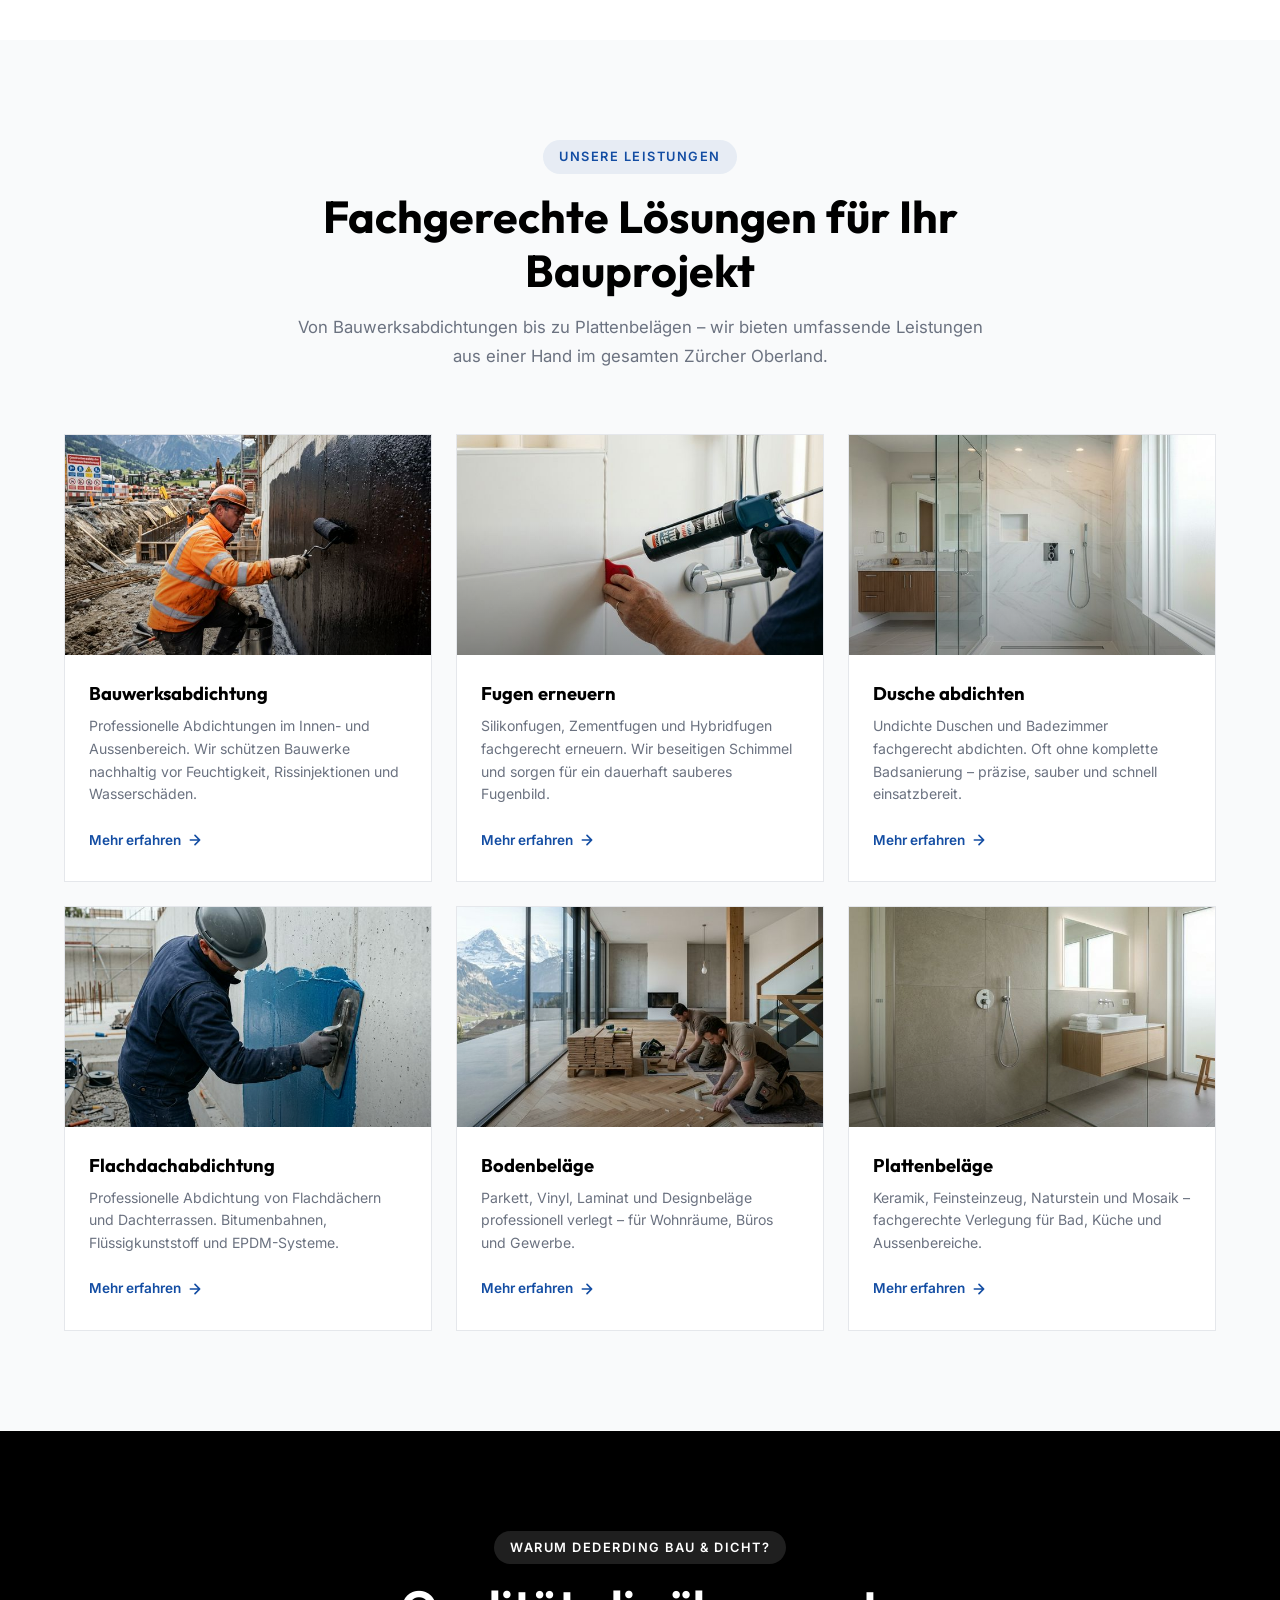
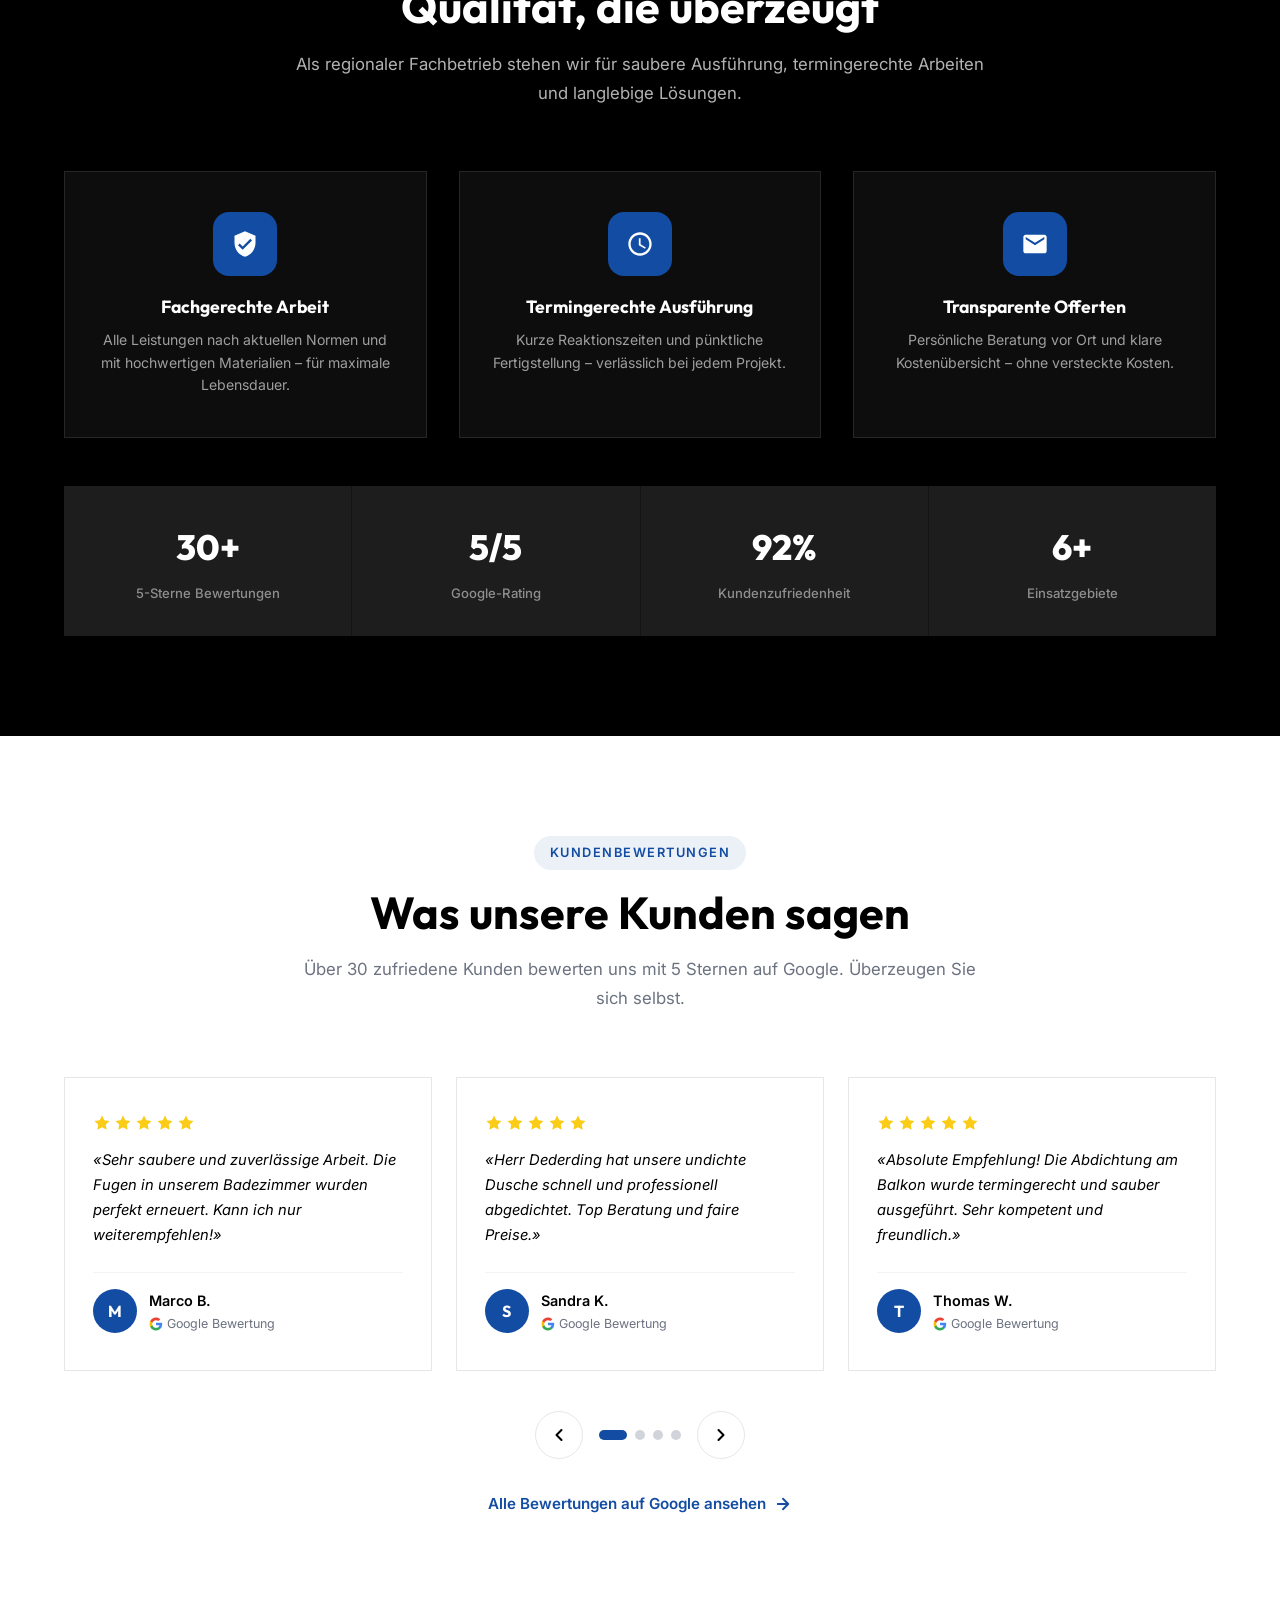
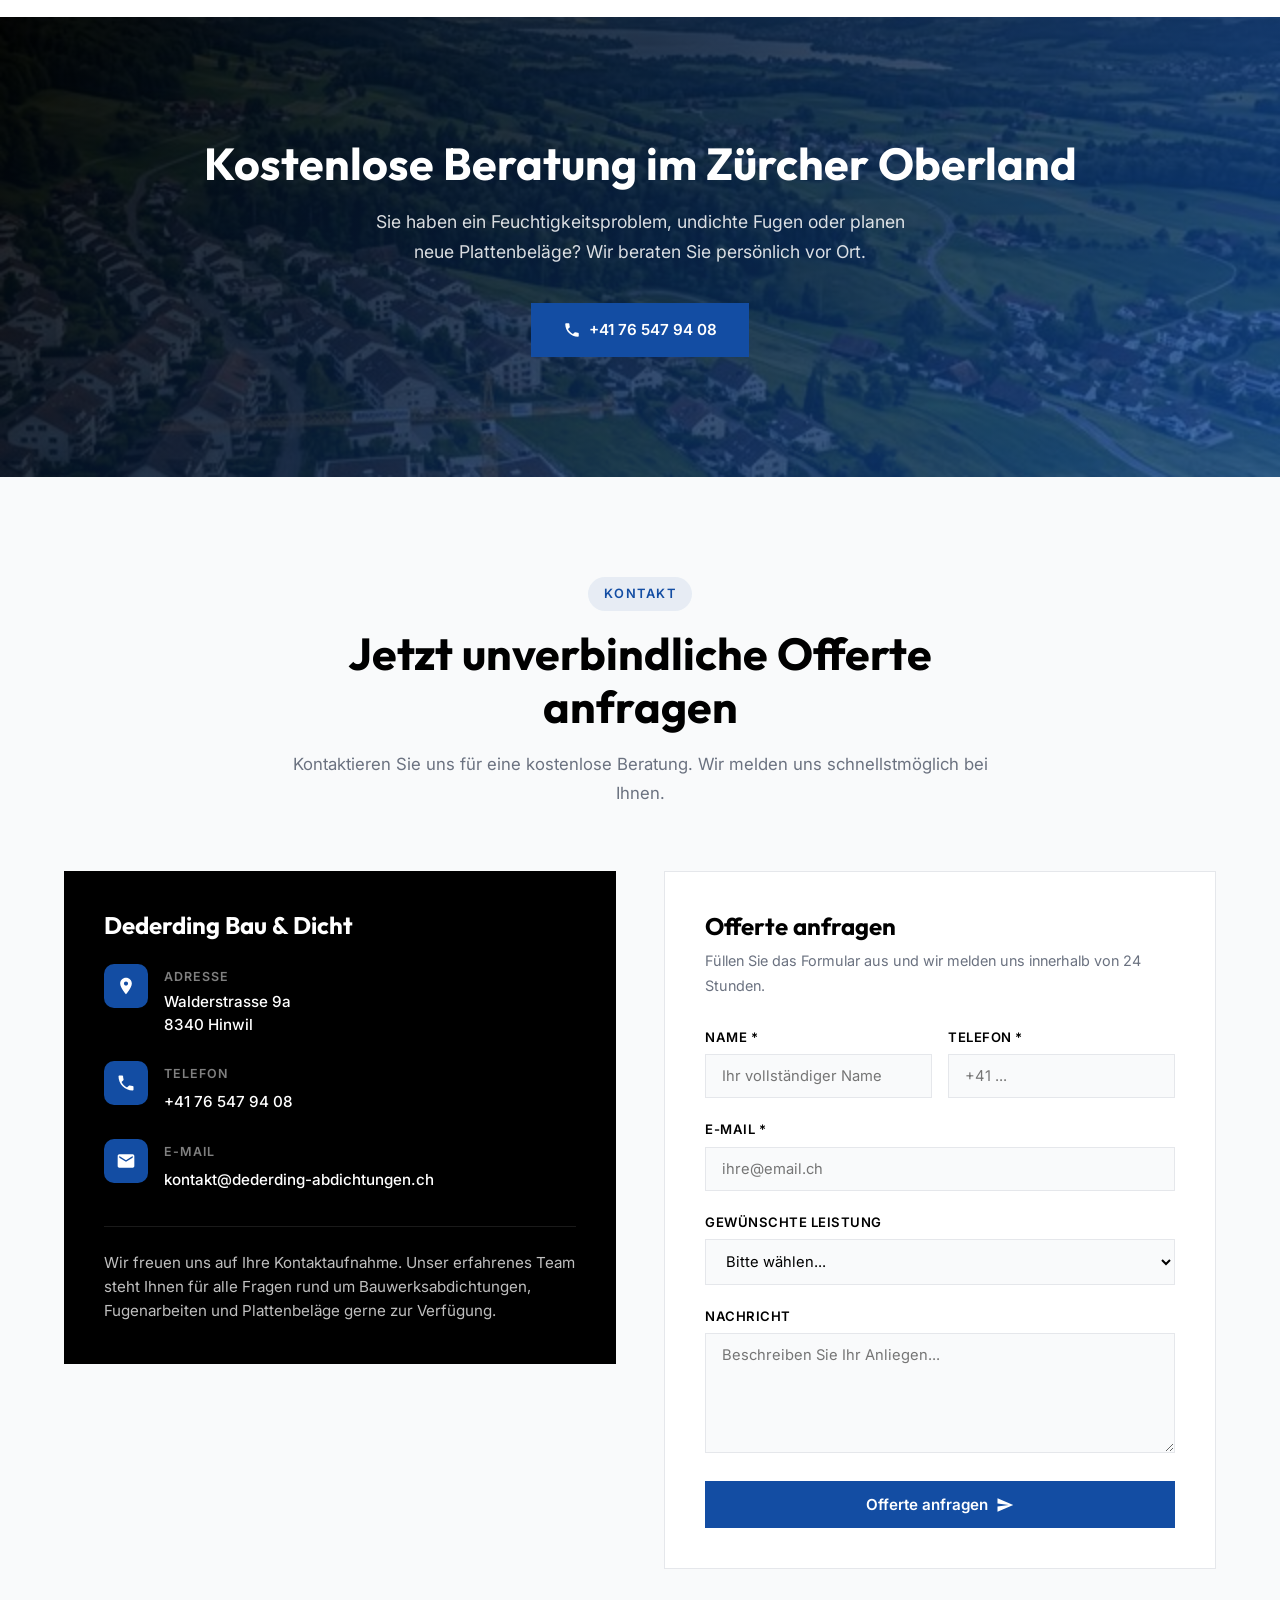
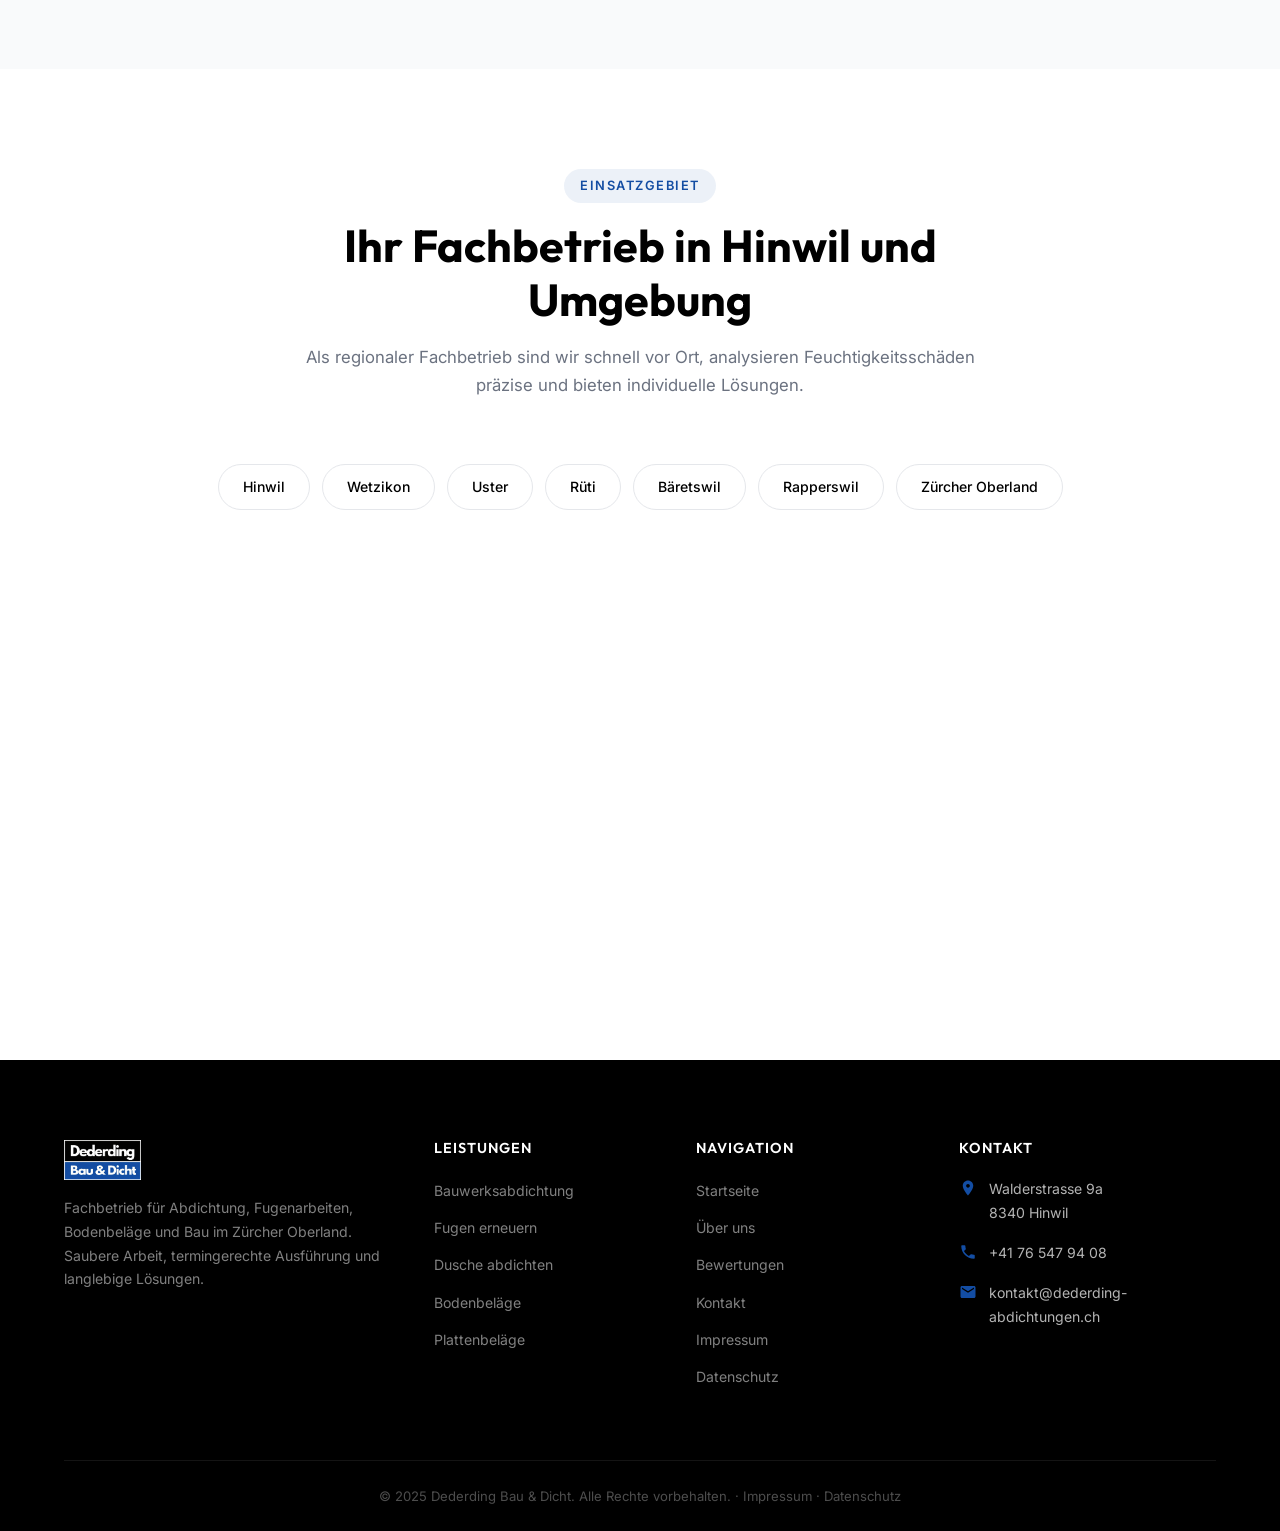
==== commit b36a612f: "style: replace duplicate images on homepage with unique ones - Bauwerksabdichtung card: abdichtung.p" ====
--- a/index.html
+++ b/index.html
@@ -85,7 +85,7 @@
     <div class="container">
       <div class="about-grid">
         <div class="about-image reveal-left">
-          <img src="images/abdichtung.png" alt="Abdichtungsarbeiten Dederding">
+          <img src="images/about.png" alt="Abdichtungsarbeiten Dederding">
           <div class="about-image-badge">
             <div class="badge-number" data-count="30" data-suffix="+">0+</div>
             <div class="badge-text">5-Sterne<br>Bewertungen</div>
@@ -140,7 +140,7 @@
         <!-- Service 1: Abdichtung -->
         <div class="service-card">
           <div class="service-card-image">
-            <img src="images/abdichtung.png" alt="Bauwerksabdichtung">
+            <img src="images/bauwerk.png" alt="Bauwerksabdichtung">
           </div>
           <div class="service-card-body">
             <h3>Bauwerks­abdichtung</h3>
